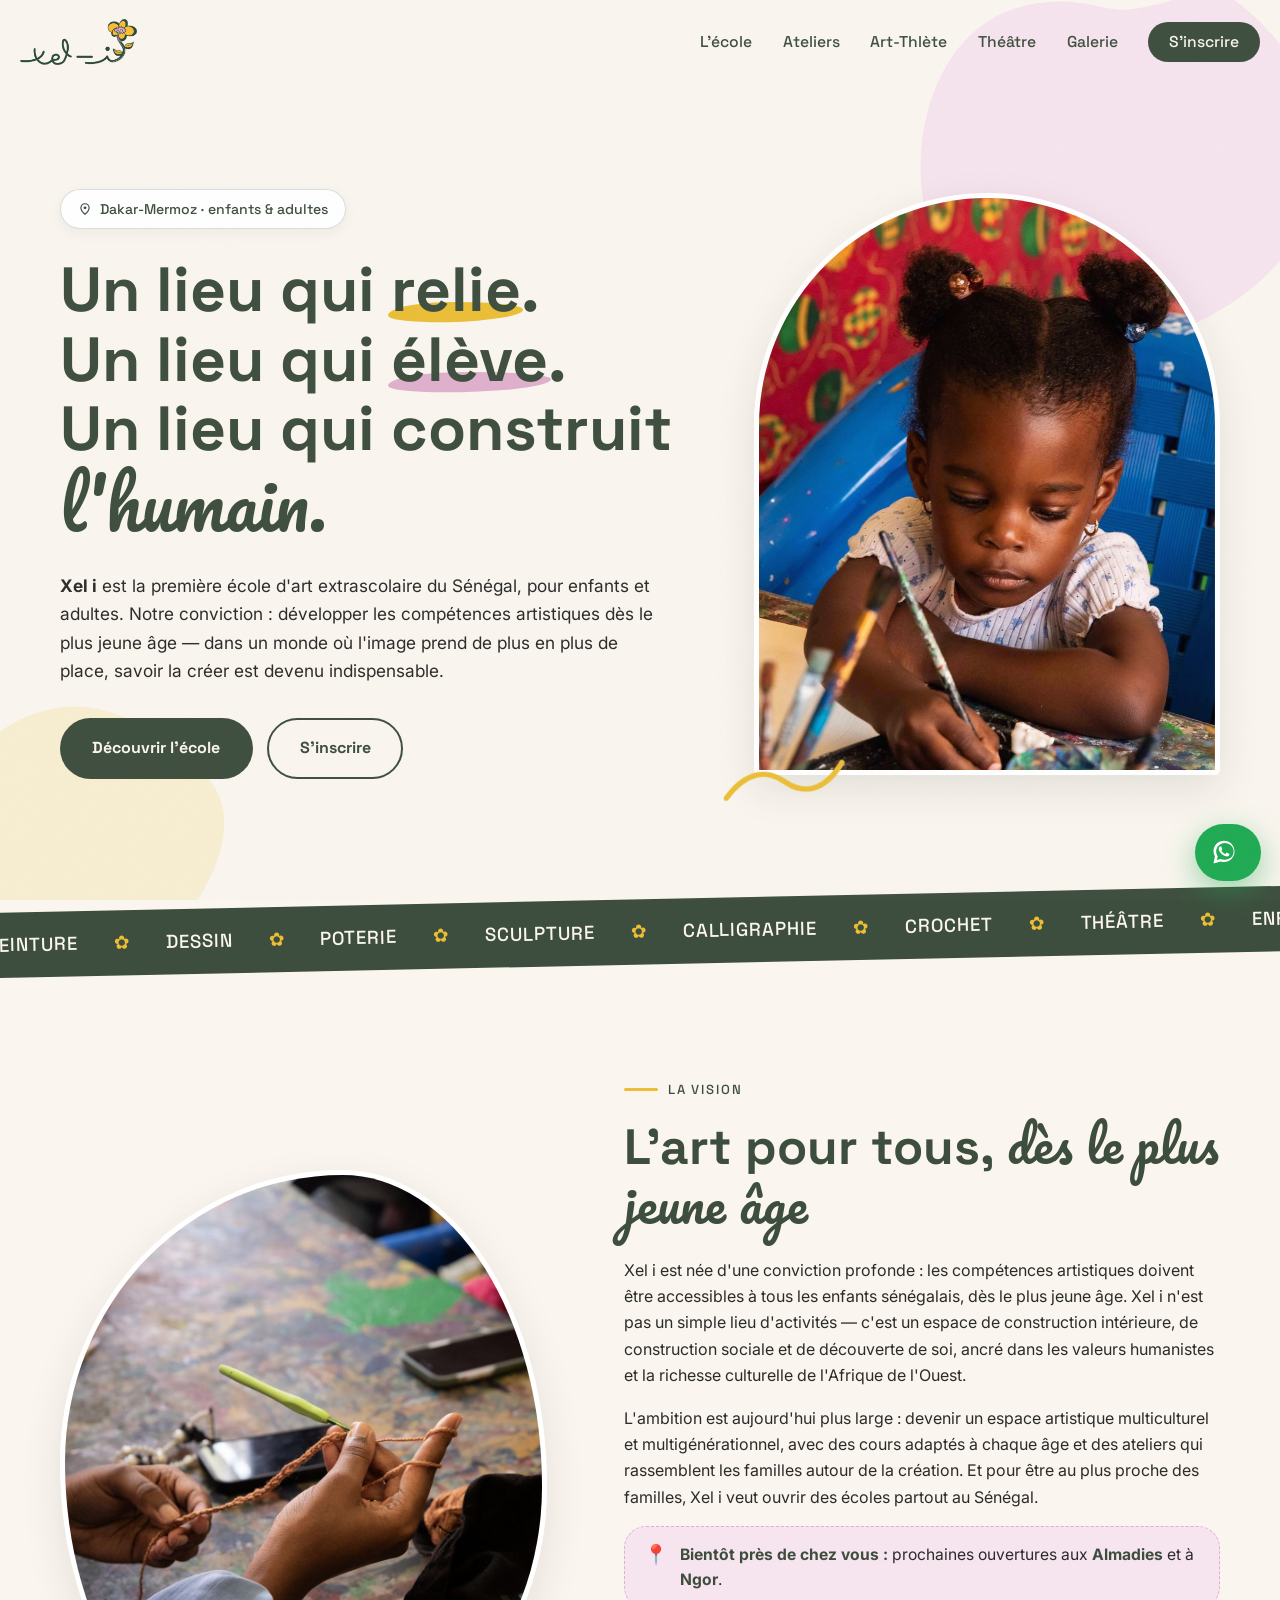
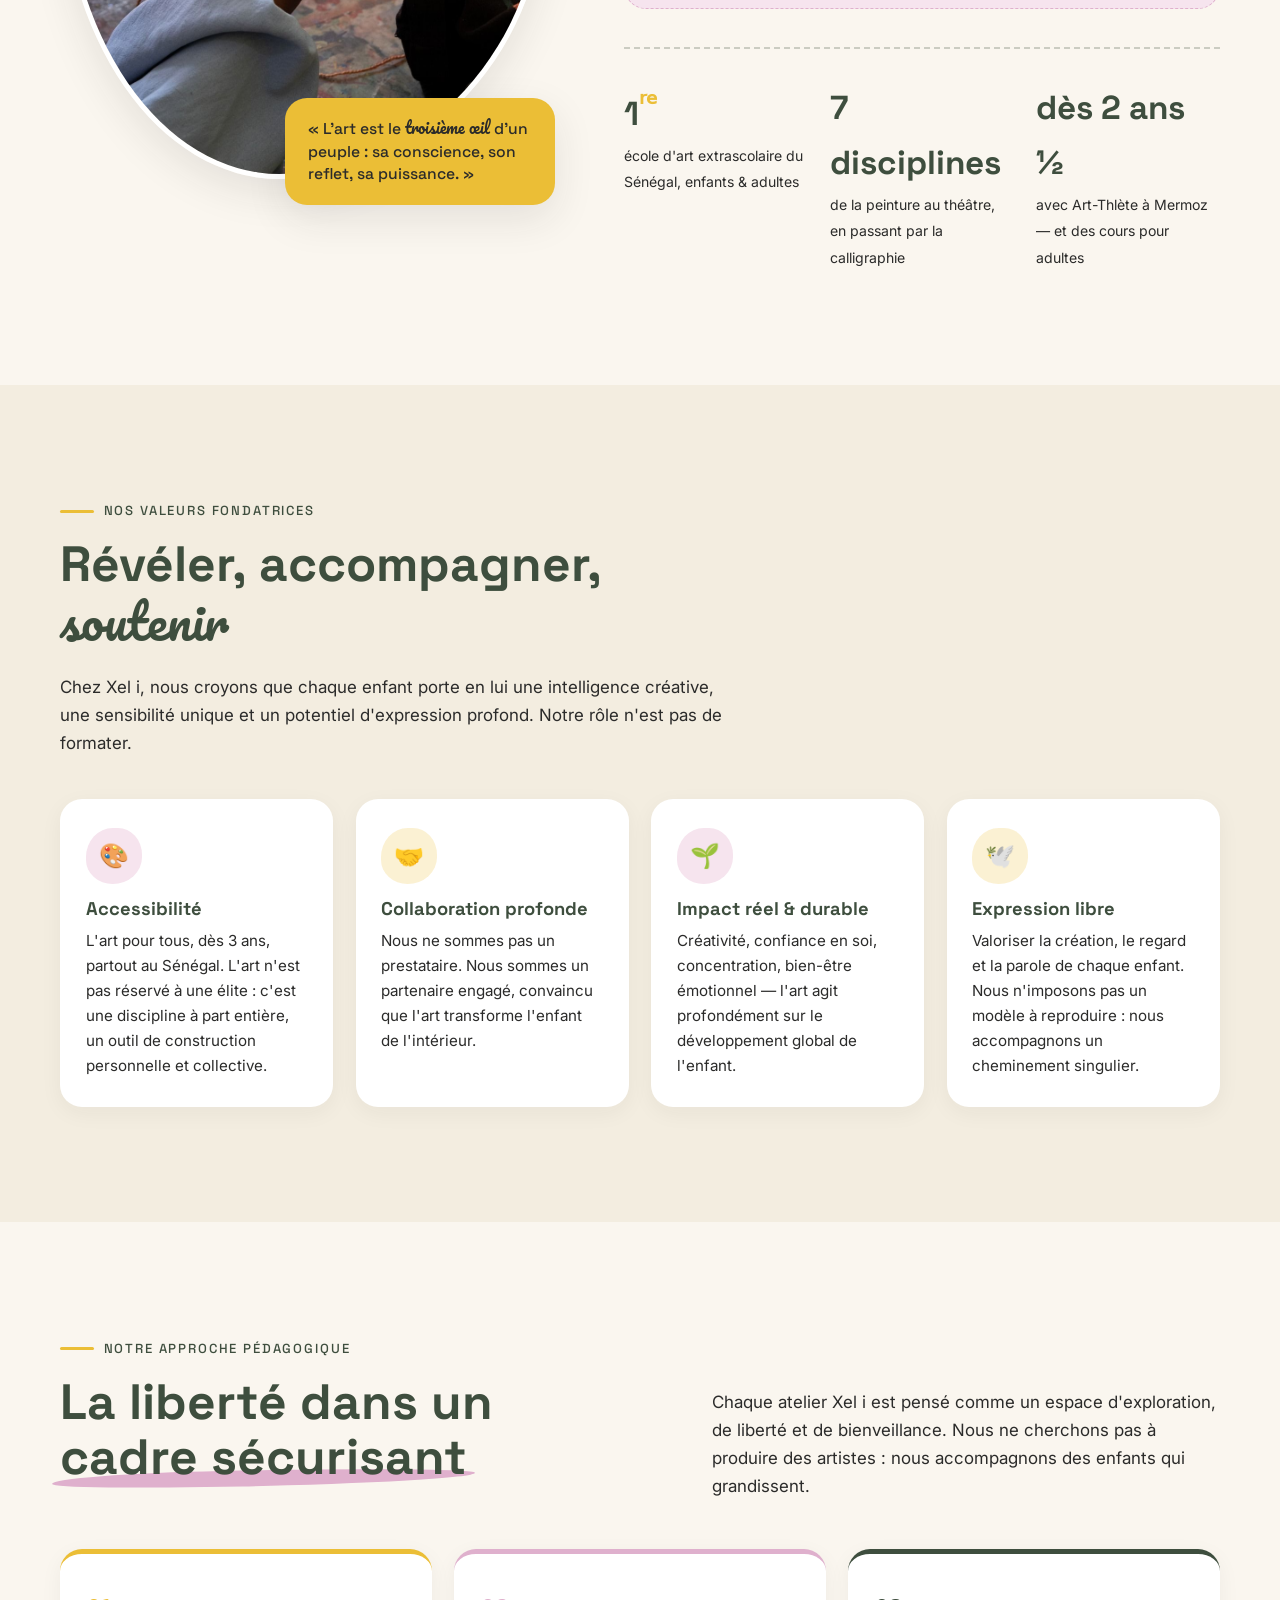
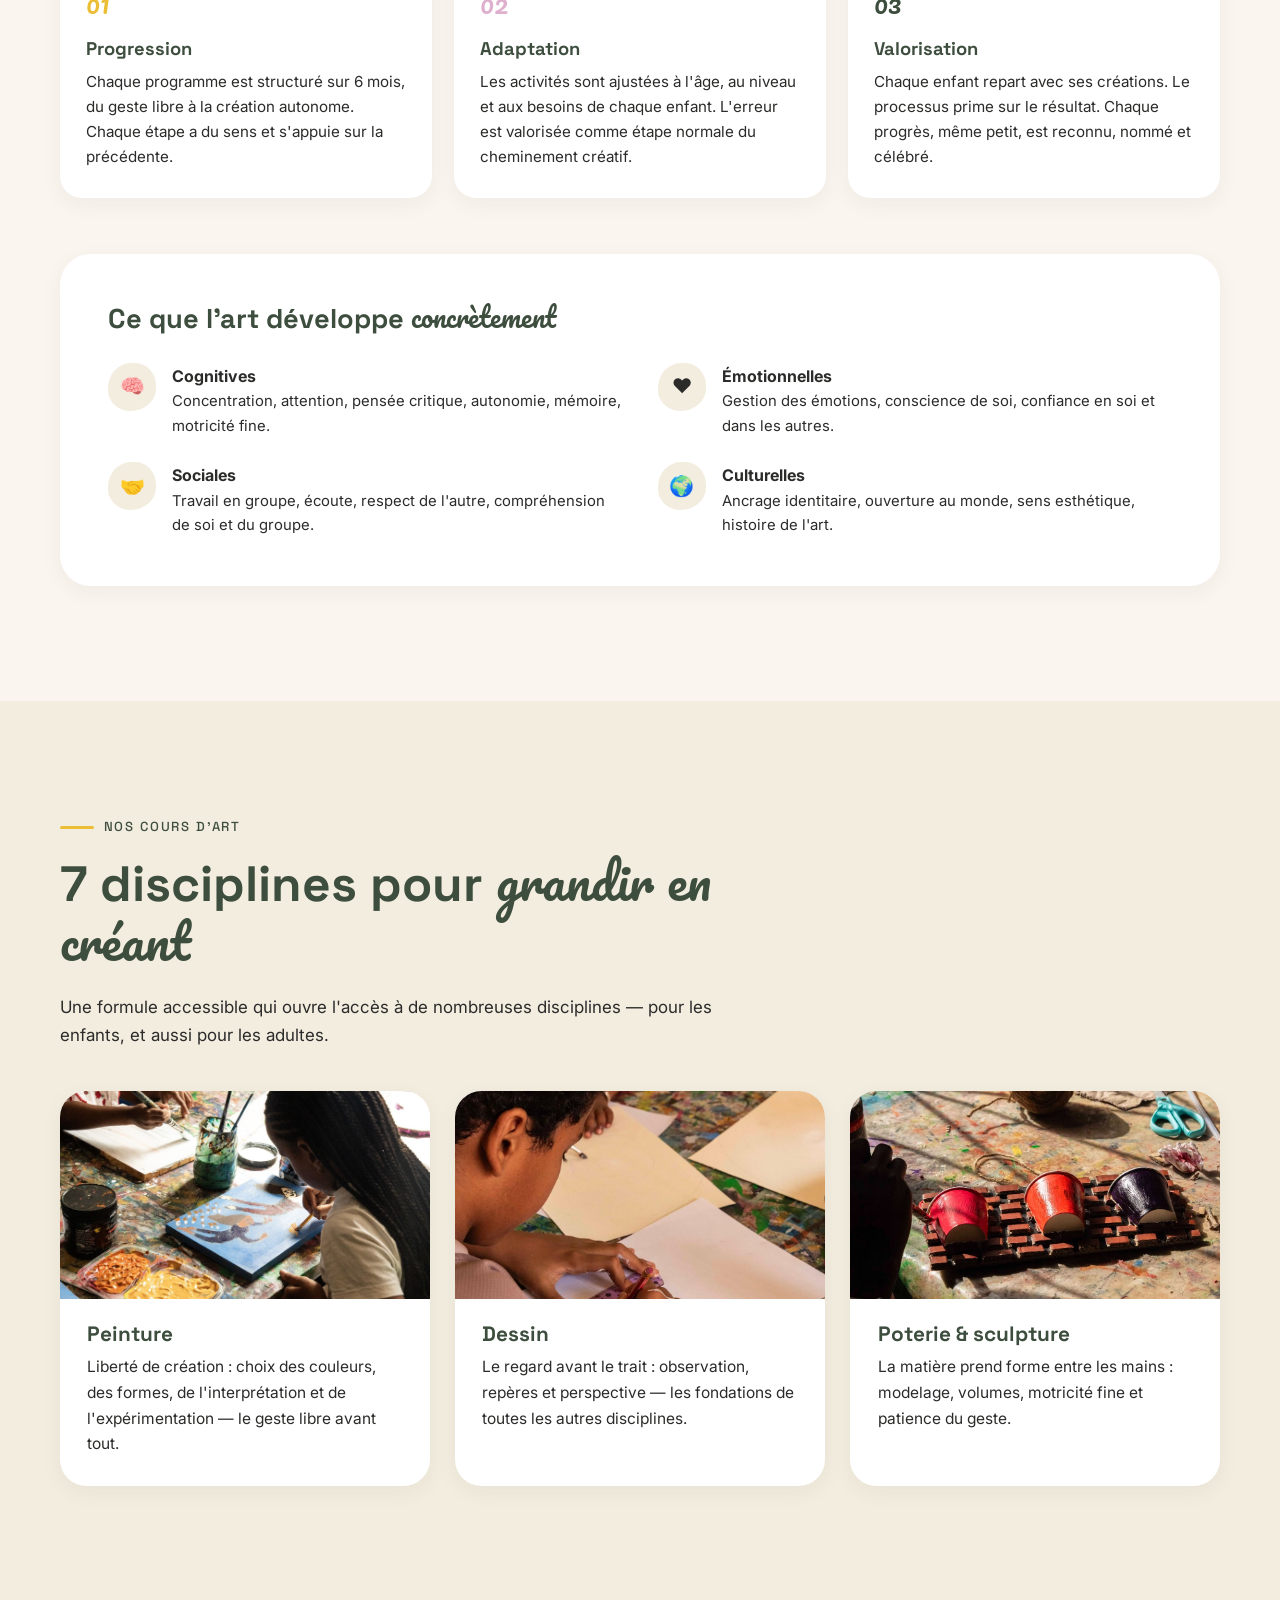
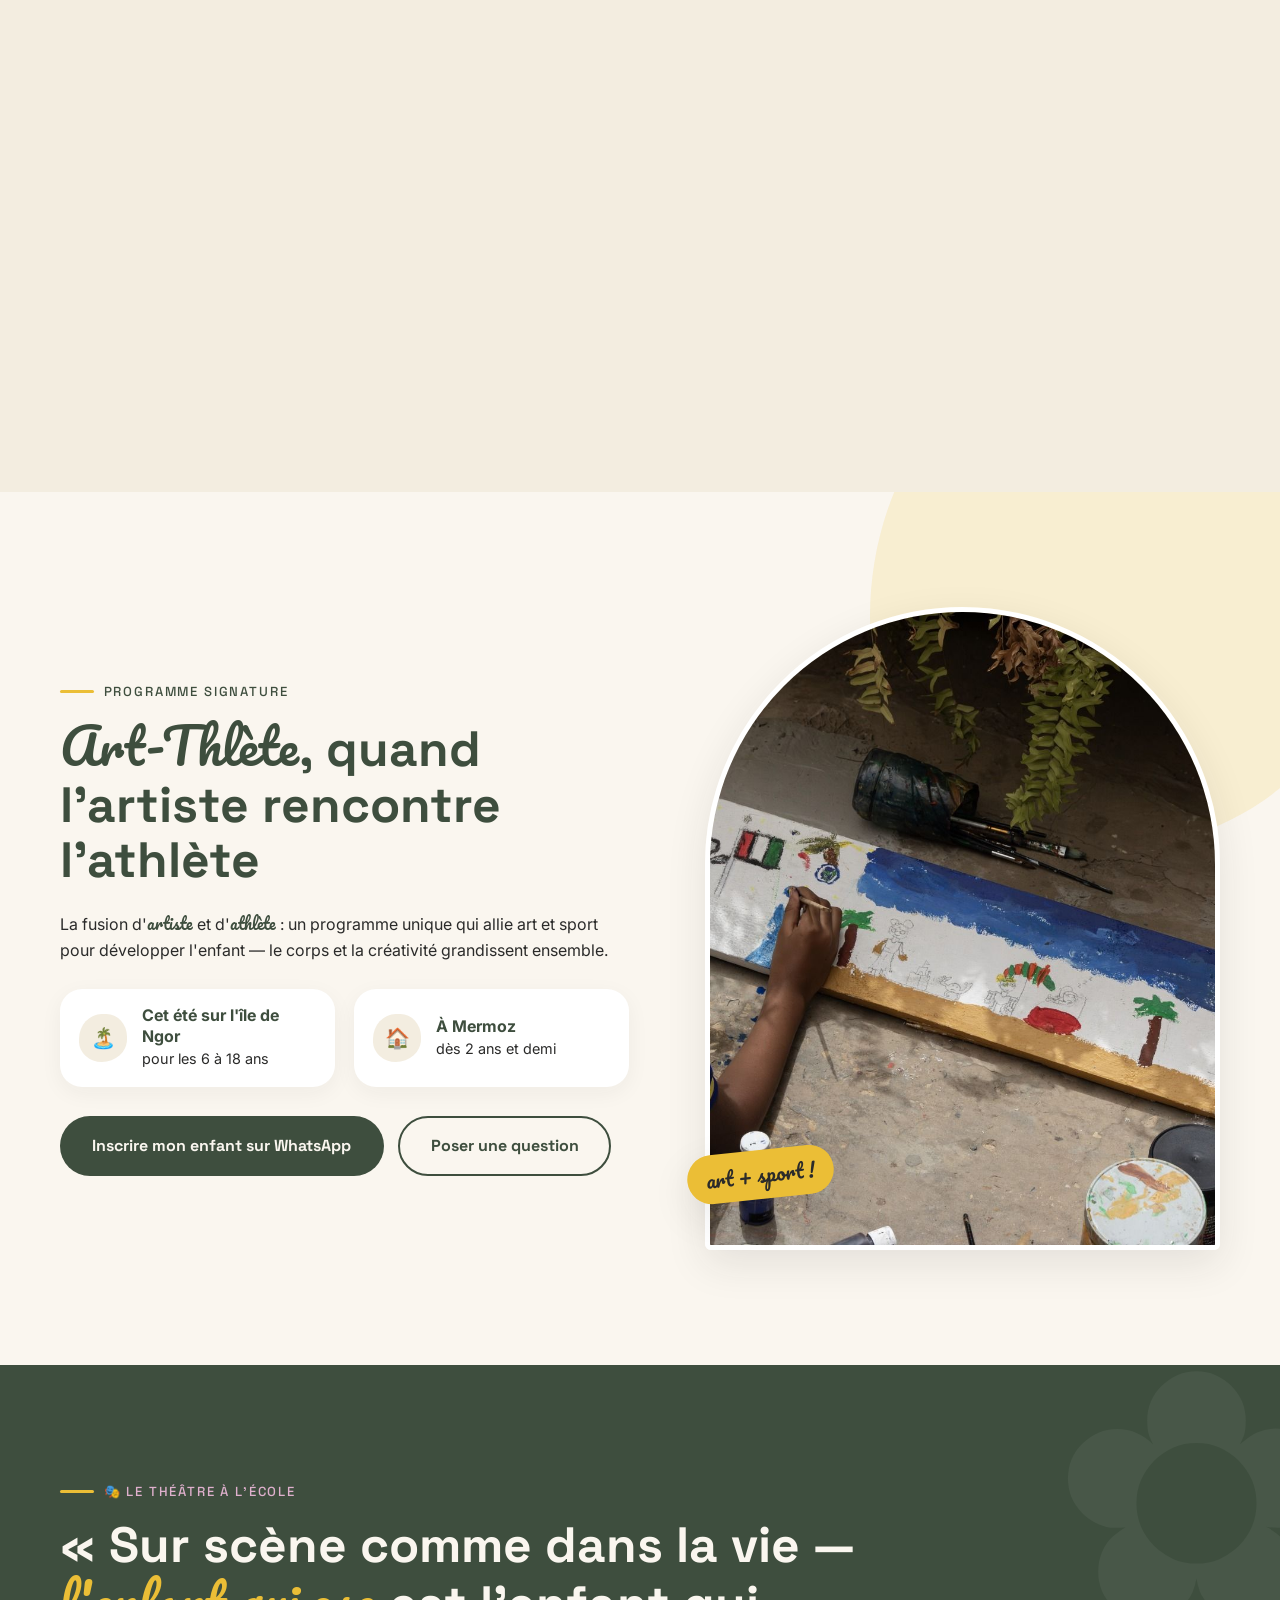
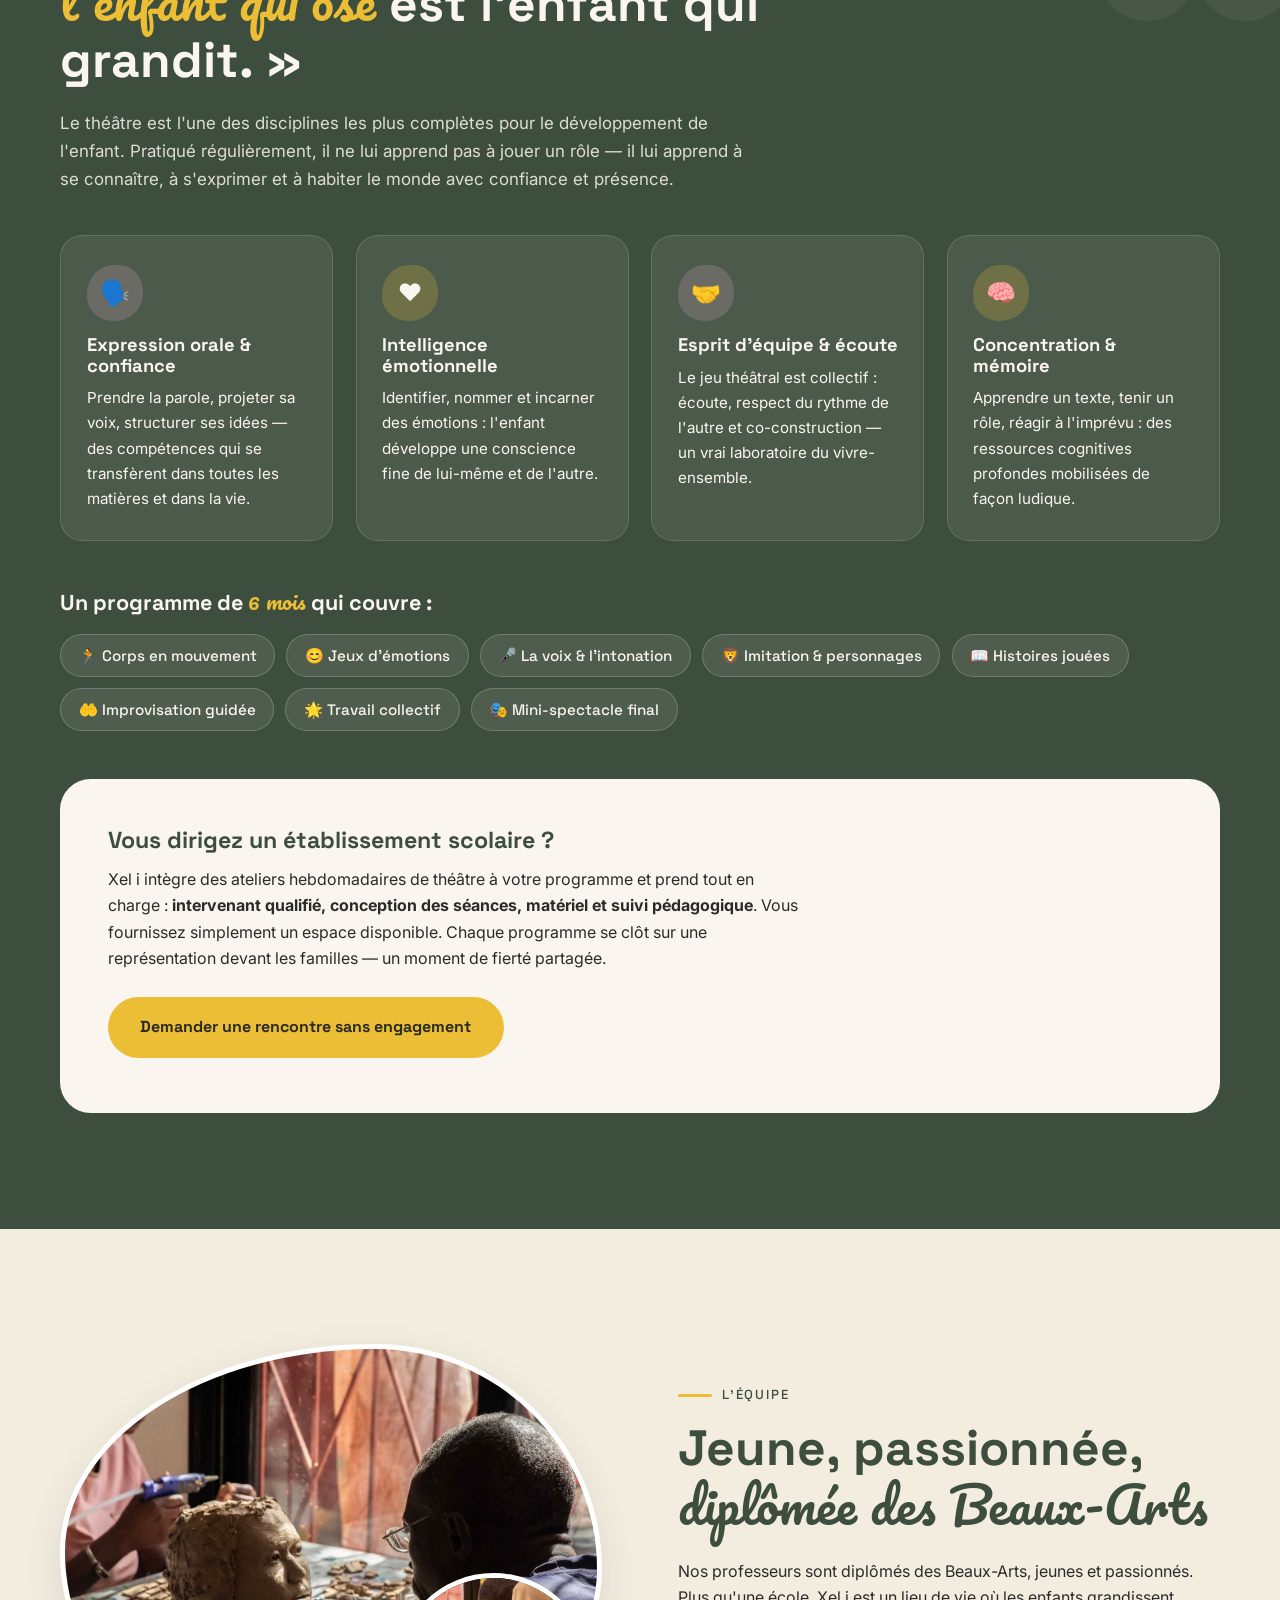
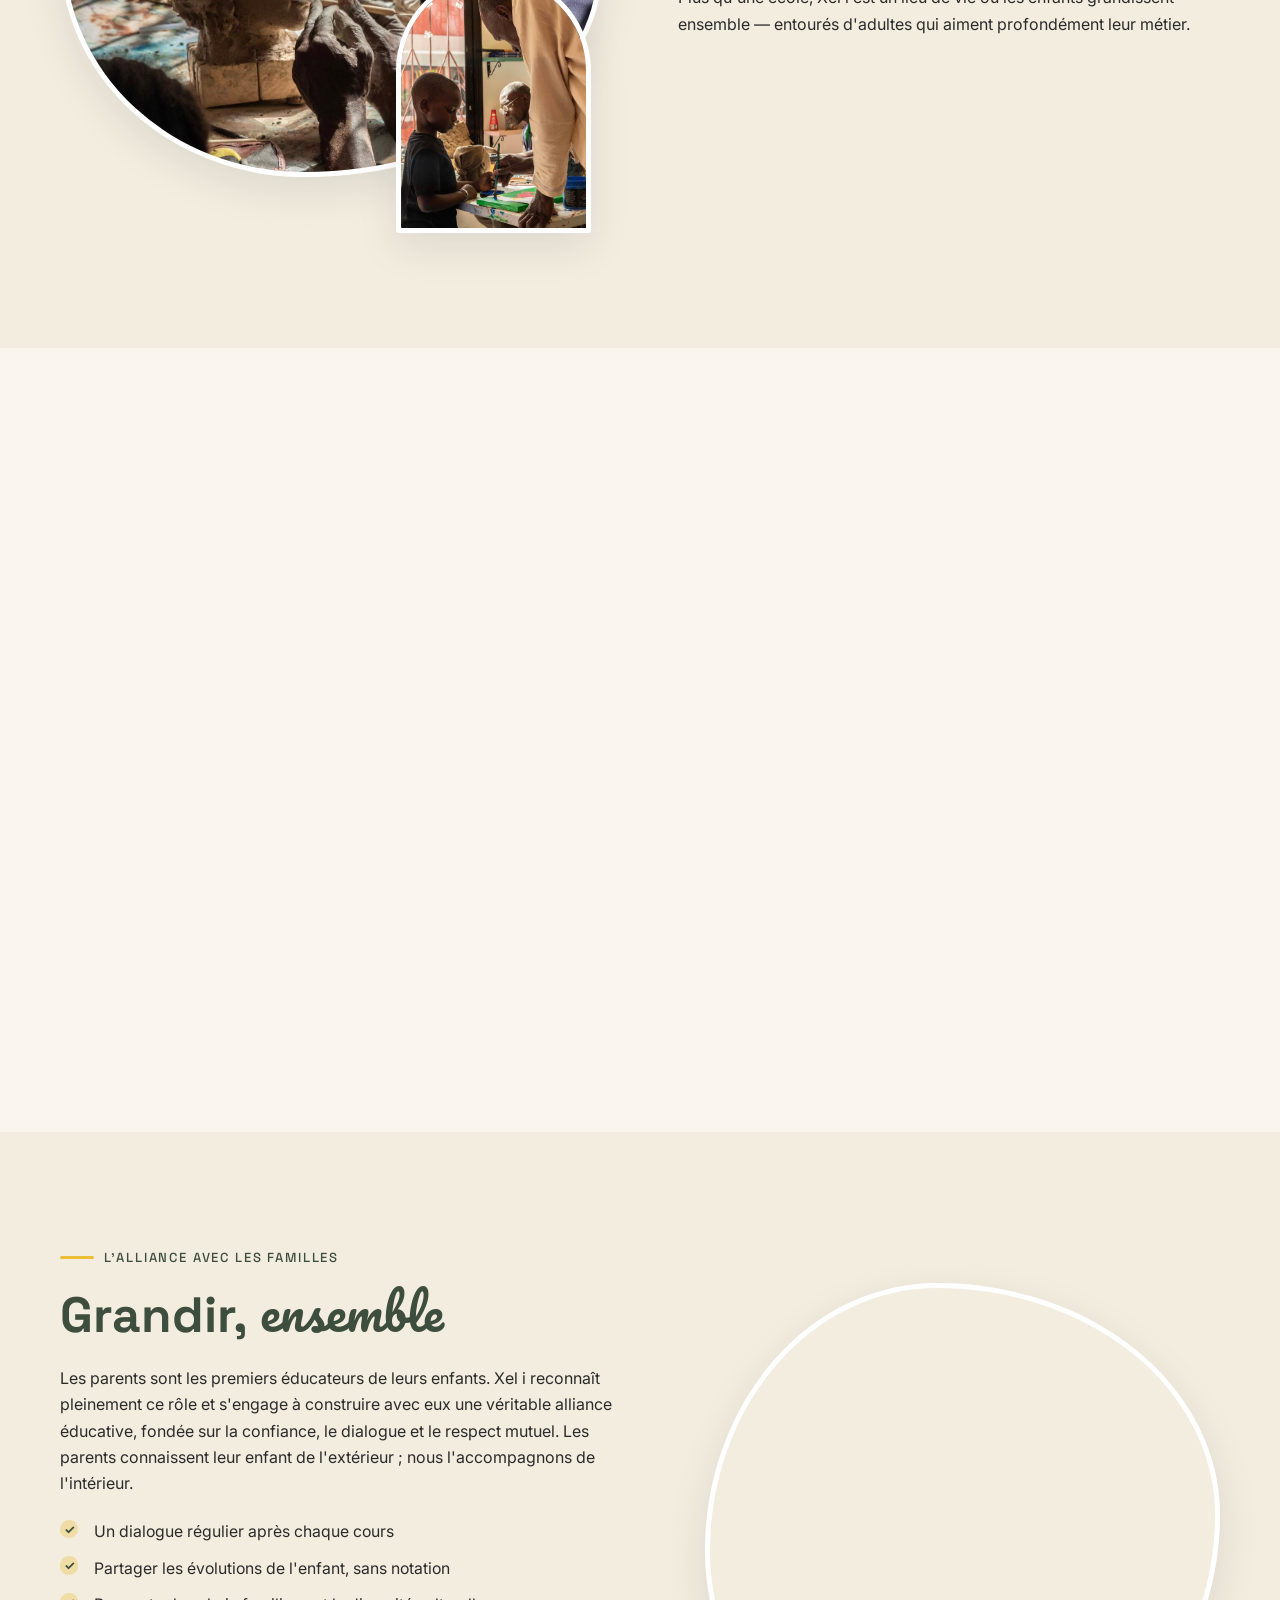
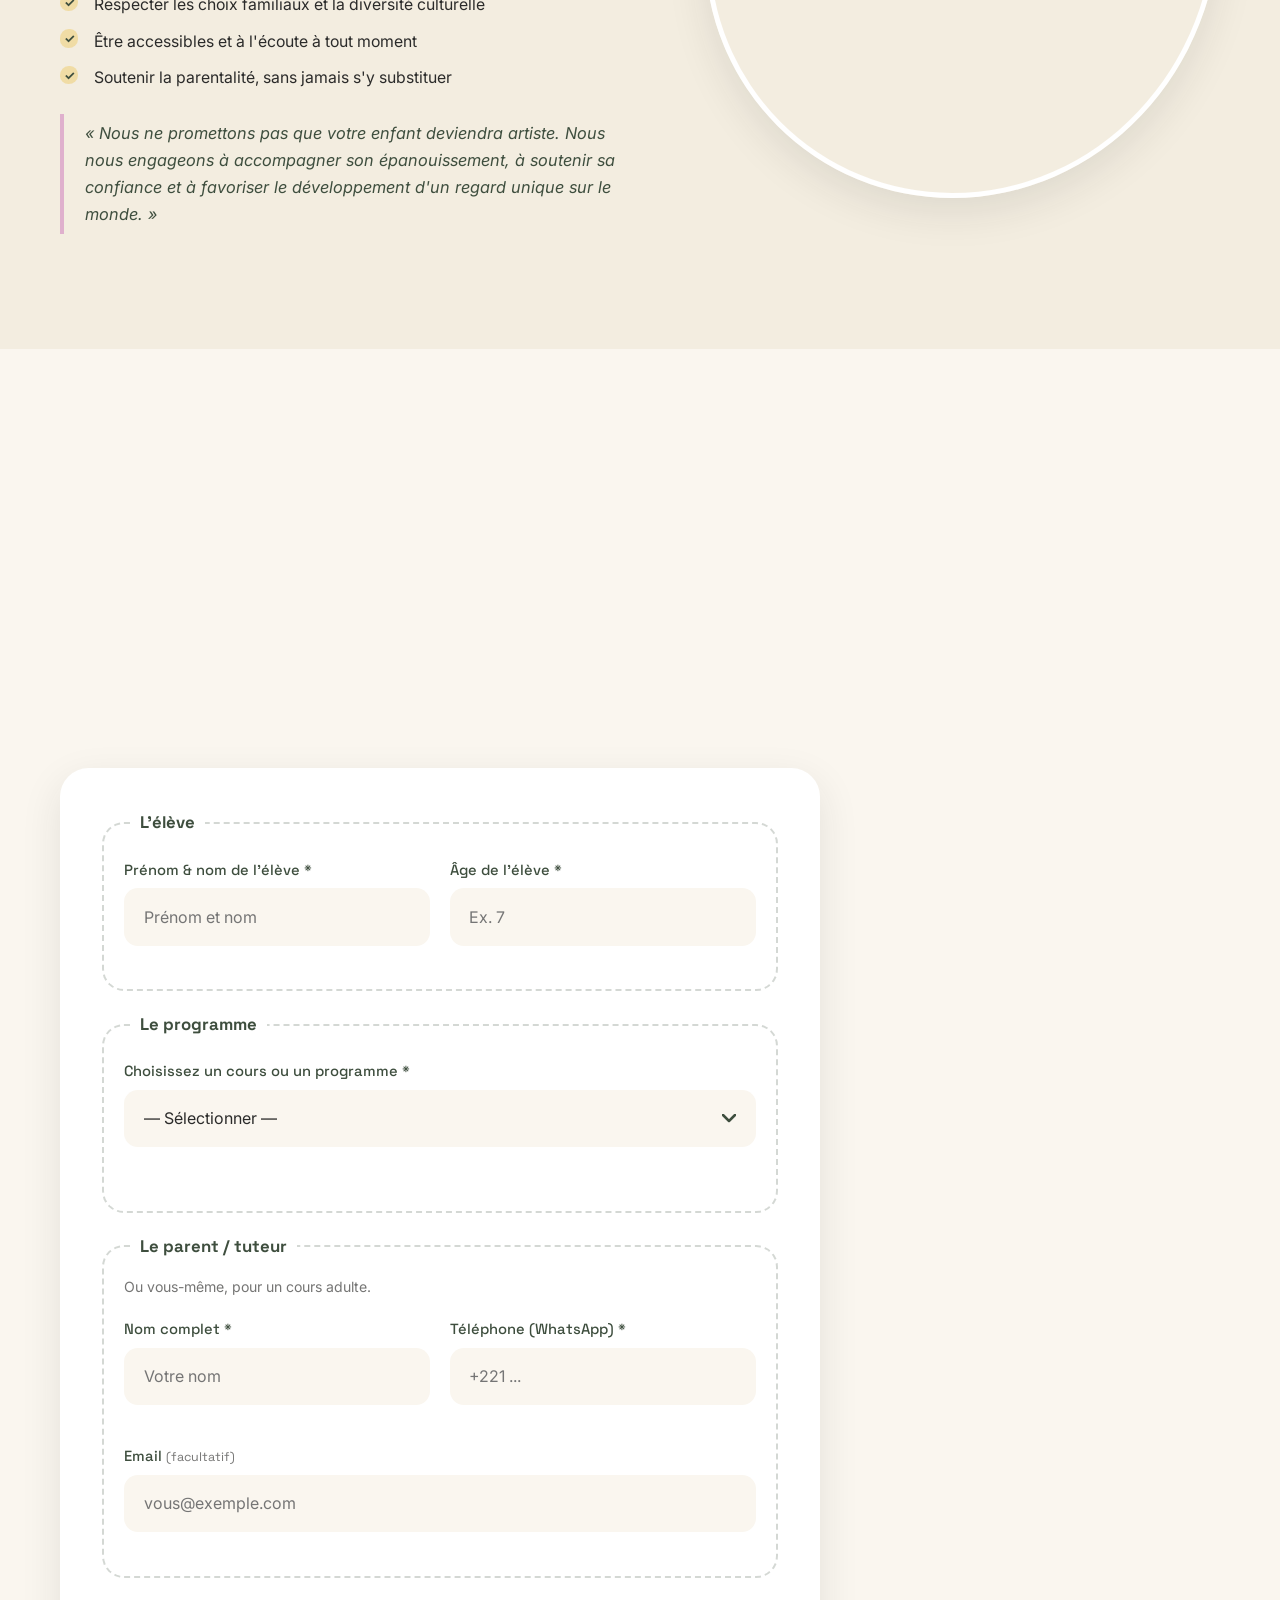
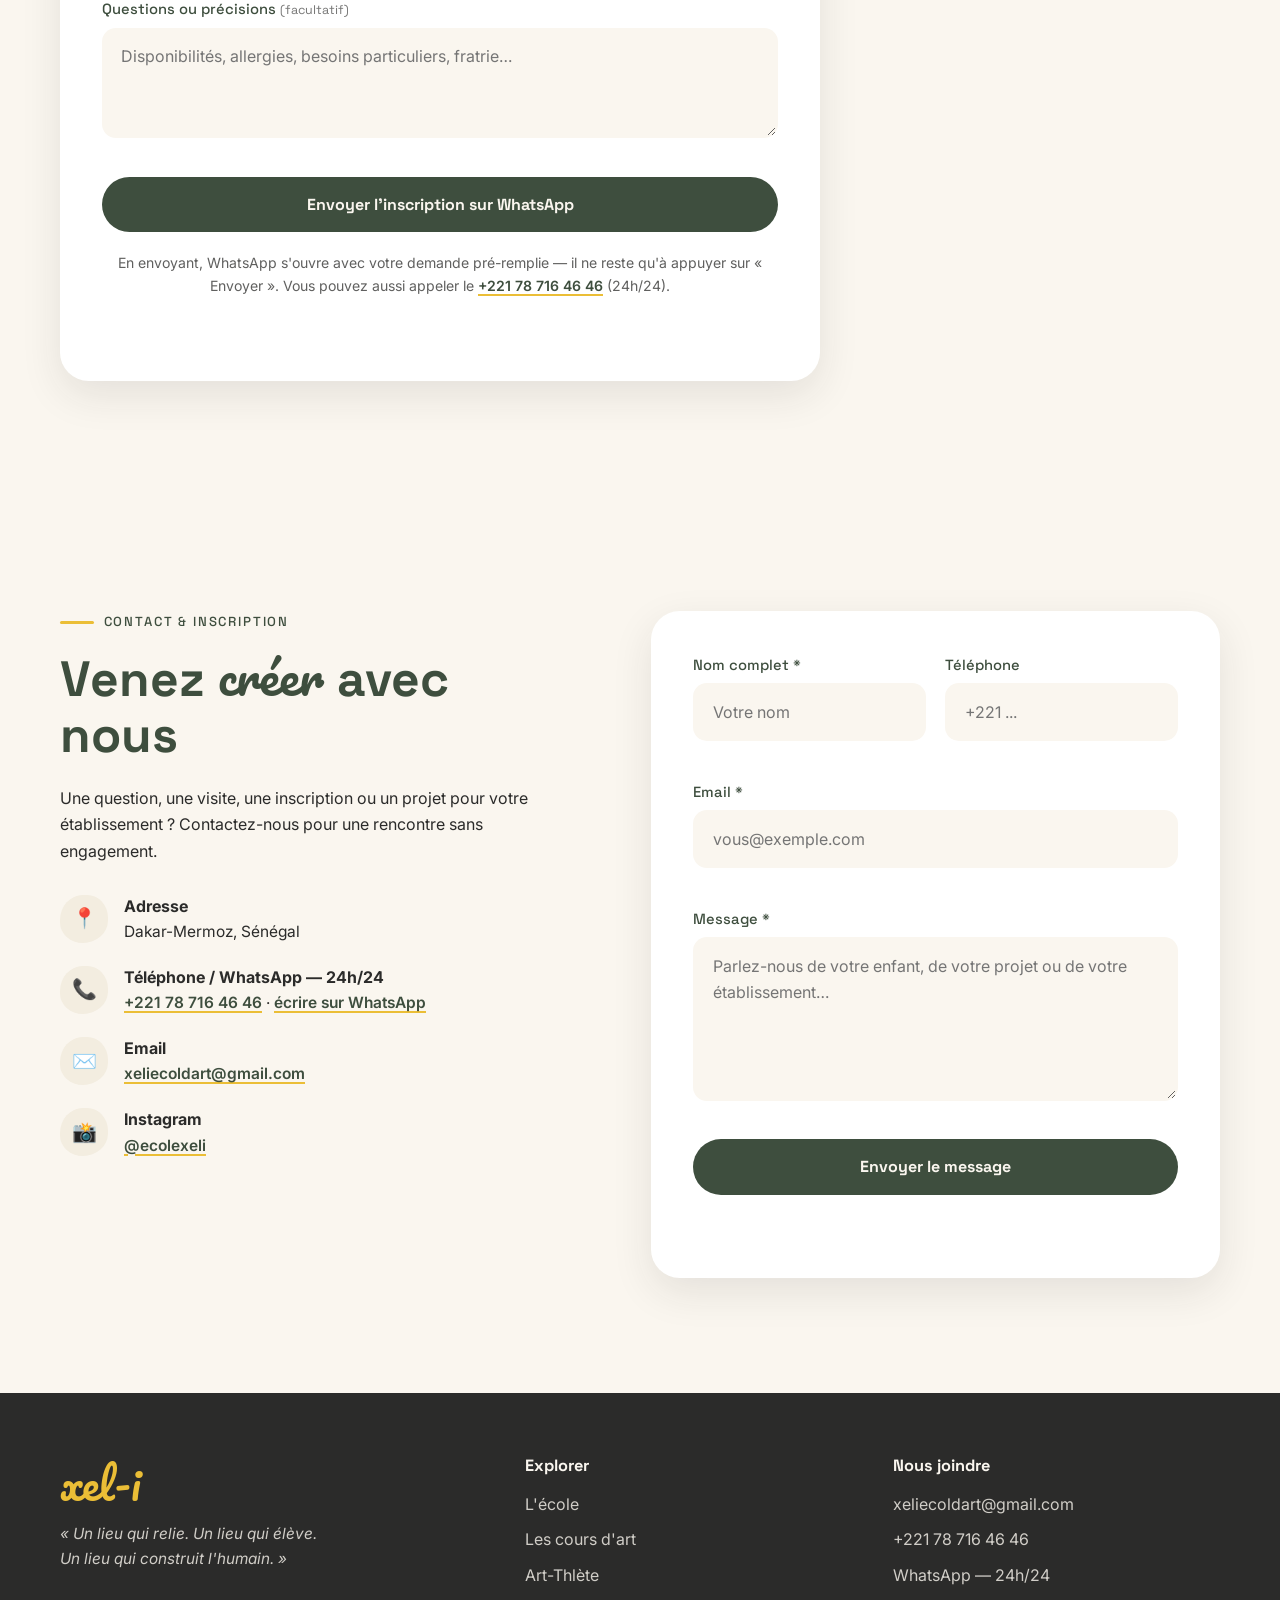
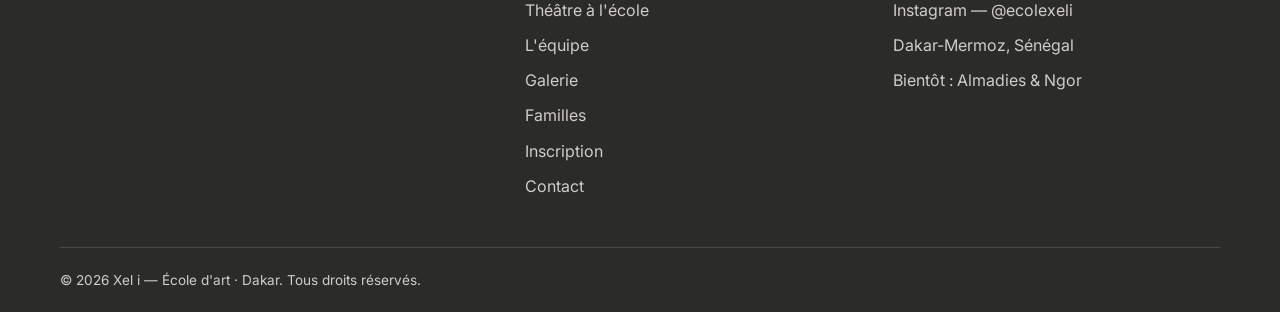
==== index.html @ 8ca063d4 "Site vitrine Xel i — école d'art, Dakar Co-Authored-By: Claude Fable 5 <noreply@anthropic.com>" ====
<!DOCTYPE html>
<html lang="fr">
<head>
  <meta charset="UTF-8">
  <meta name="viewport" content="width=device-width, initial-scale=1.0">

  <!-- ============ SEO ============ -->
  <title>Xel i — École d'art à Dakar · Peinture, dessin, poterie, sculpture, calligraphie, crochet & théâtre</title>
  <meta name="description" content="Xel i, première école d'art extrascolaire du Sénégal, pour enfants et adultes. Peinture, dessin, poterie, sculpture, calligraphie, crochet et théâtre — et Art-Thlète, le programme qui allie art et sport. Dakar-Mermoz, bientôt aux Almadies et à Ngor.">
  <meta property="og:title" content="Xel i — École d'art · Dakar">
  <meta property="og:description" content="Première école d'art extrascolaire du Sénégal, pour enfants et adultes. Un lieu qui relie. Un lieu qui élève. Un lieu qui construit l'humain.">
  <meta property="og:type" content="website">
  <meta property="og:image" content="assets/photos/atelier-peinture-fillette.jpg">
  <meta property="og:locale" content="fr_SN">

  <link rel="icon" type="image/png" sizes="64x64" href="assets/logo/fleur-64.png">
  <link rel="apple-touch-icon" href="assets/logo/fleur-180.png">

  <!-- ============ Polices : Pacifico (logo/accents) · Space Grotesk (titres) · Inter (lecture) ============ -->
  <link rel="preconnect" href="https://fonts.googleapis.com">
  <link rel="preconnect" href="https://fonts.gstatic.com" crossorigin>
  <link href="https://fonts.googleapis.com/css2?family=Inter:wght@400;500;600&family=Pacifico&family=Space+Grotesk:wght@500;700&display=swap" rel="stylesheet">

  <link rel="stylesheet" href="css/style.css">
</head>
<body>

  <!-- ============ HEADER / NAVIGATION ============ -->
  <header class="header" id="header">
    <div class="header__inner">
      <a href="#top" class="header__logo" aria-label="Xel i — retour en haut de page">
        <img src="assets/logo/xel-i-logo.png" alt="Xel i — école d'art" width="884" height="349">
      </a>

      <button class="burger" id="burger" aria-expanded="false" aria-controls="nav" aria-label="Ouvrir le menu">
        <span></span><span></span><span></span>
      </button>

      <nav class="nav" id="nav" aria-label="Navigation principale">
        <ul class="nav__list">
          <li><a href="#ecole" class="nav__link">L'école</a></li>
          <li><a href="#ateliers" class="nav__link">Ateliers</a></li>
          <li><a href="#artthlete" class="nav__link">Art-Thlète</a></li>
          <li><a href="#theatre" class="nav__link">Théâtre</a></li>
          <li><a href="#galerie" class="nav__link">Galerie</a></li>
          <li><a href="#inscription" class="nav__link nav__link--cta">S'inscrire</a></li>
        </ul>
      </nav>
    </div>
  </header>

  <main id="top">

    <!-- ============ HERO ============ -->
    <section class="hero" aria-label="Introduction">
      <!-- taches organiques décoratives -->
      <svg class="hero__blob hero__blob--pink" viewBox="0 0 200 200" aria-hidden="true">
        <path fill="currentColor" d="M45.7,-59.2C58.9,-49.5,69.1,-35.5,73.3,-19.7C77.6,-3.9,75.9,13.7,68.2,27.8C60.5,41.9,46.7,52.5,31.8,59.7C16.9,66.9,0.8,70.6,-15.5,68.3C-31.8,66,-48.3,57.7,-58.6,44.5C-68.9,31.3,-73,13.2,-71.6,-4.3C-70.2,-21.8,-63.3,-38.6,-51.3,-48.6C-39.3,-58.6,-22.2,-61.8,-4.1,-57.1C14,-52.4,32.5,-68.9,45.7,-59.2Z" transform="translate(100 100)"/>
      </svg>
      <svg class="hero__blob hero__blob--yellow" viewBox="0 0 200 200" aria-hidden="true">
        <path fill="currentColor" d="M39.9,-51.9C54.3,-42.4,69.5,-32.2,74.6,-18.2C79.7,-4.2,74.7,13.7,66.1,28.9C57.5,44.1,45.2,56.7,30.5,62.8C15.8,68.9,-1.4,69.6,-17.6,64.9C-33.8,60.2,-49,50.1,-59.3,36.1C-69.6,22.1,-75,4.1,-71.8,-11.9C-68.6,-27.9,-56.8,-41.9,-43,-51.6C-29.2,-61.3,-14.6,-66.7,-0.2,-66.4C14.1,-66.2,25.5,-61.4,39.9,-51.9Z" transform="translate(100 100)"/>
      </svg>

      <div class="hero__inner">
        <div class="hero__content">
          <p class="hero__badge reveal-load" style="--d:.1s">
            <svg width="14" height="14" viewBox="0 0 24 24" fill="none" aria-hidden="true"><path d="M12 21s-7-5.5-7-11a7 7 0 1 1 14 0c0 5.5-7 11-7 11Z" stroke="currentColor" stroke-width="2"/><circle cx="12" cy="10" r="2.5" fill="currentColor"/></svg>
            Dakar-Mermoz&nbsp;·&nbsp;enfants &amp; adultes
          </p>

          <h1 class="hero__title" aria-label="Un lieu qui relie. Un lieu qui élève. Un lieu qui construit l'humain.">
            <span class="line"><span class="word">Un&nbsp;lieu&nbsp;qui</span> <span class="word accent-underline">relie</span><span class="word">.</span></span>
            <span class="line"><span class="word">Un&nbsp;lieu&nbsp;qui</span> <span class="word accent-underline accent-underline--pink">élève</span><span class="word">.</span></span>
            <span class="line"><span class="word">Un</span> <span class="word">lieu</span> <span class="word">qui</span> <span class="word">construit</span></span>
            <span class="line"><span class="word script">l'humain.</span></span>
          </h1>

          <p class="hero__text reveal-load" style="--d:.9s">
            <strong>Xel i</strong> est la première école d'art extrascolaire du Sénégal, pour
            enfants et adultes. Notre conviction : développer les compétences artistiques dès le
            plus jeune âge — dans un monde où l'image prend de plus en plus de place, savoir la
            créer est devenu indispensable.
          </p>

          <div class="hero__actions reveal-load" style="--d:1.05s">
            <a href="#ecole" class="btn btn--primary">Découvrir l'école</a>
            <a href="#inscription" class="btn btn--ghost">S'inscrire</a>
          </div>
        </div>

        <div class="hero__visual reveal-load" style="--d:.5s">
          <div class="hero__arch">
            <img src="assets/photos/atelier-peinture-fillette.jpg"
                 alt="Une petite élève de Xel i, entourée de pinceaux, concentrée sur sa peinture"
                 width="1600" height="1067" fetchpriority="high" style="object-position: 62% center;">
          </div>
          <!-- trait de pinceau décoratif -->
          <svg class="hero__scribble" viewBox="0 0 120 40" aria-hidden="true">
            <path d="M4 30 C 25 8, 45 8, 60 22 S 95 38, 116 12" fill="none" stroke="currentColor" stroke-width="5" stroke-linecap="round"/>
          </svg>
        </div>
      </div>
    </section>

    <!-- ============ MARQUEE / BANDEAU DÉFILANT ============ -->
    <div class="marquee" aria-hidden="true">
      <div class="marquee__track">
        <span class="marquee__group">
          Peinture <i class="fleur">✿</i> Dessin <i class="fleur">✿</i> Poterie <i class="fleur">✿</i> Sculpture <i class="fleur">✿</i> Calligraphie <i class="fleur">✿</i> Crochet <i class="fleur">✿</i> Théâtre <i class="fleur">✿</i> Enfants &amp; adultes <i class="fleur">✿</i>
        </span>
        <span class="marquee__group">
          Peinture <i class="fleur">✿</i> Dessin <i class="fleur">✿</i> Poterie <i class="fleur">✿</i> Sculpture <i class="fleur">✿</i> Calligraphie <i class="fleur">✿</i> Crochet <i class="fleur">✿</i> Théâtre <i class="fleur">✿</i> Enfants &amp; adultes <i class="fleur">✿</i>
        </span>
      </div>
    </div>

    <!-- ============ L'ÉCOLE / LA VISION ============ -->
    <section class="section vision" id="ecole">
      <div class="container vision__grid">
        <div class="vision__visual reveal">
          <div class="vision__photo">
            <img src="assets/photos/atelier-crochet-mains.jpg"
                 alt="Gros plan sur les mains d'une élève apprenant le crochet à l'atelier"
                 width="1066" height="1600" loading="lazy">
          </div>
          <figure class="vision__quote-card reveal" style="--d:.25s">
            <blockquote>
              « L'art est le <em>troisième œil</em> d'un peuple : sa conscience, son reflet, sa puissance. »
            </blockquote>
          </figure>
        </div>

        <div class="vision__content">
          <p class="section__label reveal">La vision</p>
          <h2 class="section__title reveal" style="--d:.08s">
            L'art pour tous, <span class="script accent">dès le plus jeune âge</span>
          </h2>
          <p class="reveal" style="--d:.16s">
            Xel i est née d'une conviction profonde : les compétences artistiques doivent être
            accessibles à tous les enfants sénégalais, dès le plus jeune âge. Xel i n'est pas un
            simple lieu d'activités — c'est un espace de construction intérieure, de construction
            sociale et de découverte de soi, ancré dans les valeurs humanistes et la richesse
            culturelle de l'Afrique de l'Ouest.
          </p>
          <p class="reveal" style="--d:.22s">
            L'ambition est aujourd'hui plus large : devenir un espace artistique multiculturel et
            multigénérationnel, avec des cours adaptés à chaque âge et des ateliers qui rassemblent
            les familles autour de la création. Et pour être au plus proche des familles, Xel i
            veut ouvrir des écoles partout au Sénégal.
          </p>

          <p class="ouvertures reveal" style="--d:.26s">
            <span class="ouvertures__pin" aria-hidden="true">📍</span>
            <span><strong>Bientôt près de chez vous :</strong> prochaines ouvertures aux
            <strong>Almadies</strong> et à <strong>Ngor</strong>.</span>
          </p>

          <ul class="stats reveal" style="--d:.3s">
            <li class="stat">
              <span class="stat__num"><span data-count="1">1</span><sup>ʳᵉ</sup></span>
              <span class="stat__label">école d'art extrascolaire du Sénégal, enfants &amp; adultes</span>
            </li>
            <li class="stat">
              <span class="stat__num"><span data-count="7">7</span> disciplines</span>
              <span class="stat__label">de la peinture au théâtre, en passant par la calligraphie</span>
            </li>
            <li class="stat">
              <span class="stat__num">dès <span data-count="2">2</span> ans ½</span>
              <span class="stat__label">avec Art-Thlète à Mermoz — et des cours pour adultes</span>
            </li>
          </ul>
        </div>
      </div>
    </section>

    <!-- ============ VALEURS ============ -->
    <section class="section section--tinted valeurs" id="valeurs">
      <div class="container">
        <p class="section__label reveal">Nos valeurs fondatrices</p>
        <h2 class="section__title reveal" style="--d:.08s">
          Révéler, accompagner, <span class="script accent">soutenir</span>
        </h2>
        <p class="section__intro reveal" style="--d:.14s">
          Chez Xel i, nous croyons que chaque enfant porte en lui une intelligence créative, une
          sensibilité unique et un potentiel d'expression profond. Notre rôle n'est pas de formater.
        </p>

        <ul class="cards cards--4">
          <li class="card reveal" style="--d:0s">
            <span class="card__icon" aria-hidden="true">🎨</span>
            <h3>Accessibilité</h3>
            <p>L'art pour tous, dès 3 ans, partout au Sénégal. L'art n'est pas réservé à une élite : c'est une discipline à part entière, un outil de construction personnelle et collective.</p>
          </li>
          <li class="card reveal" style="--d:.1s">
            <span class="card__icon" aria-hidden="true">🤝</span>
            <h3>Collaboration profonde</h3>
            <p>Nous ne sommes pas un prestataire. Nous sommes un partenaire engagé, convaincu que l'art transforme l'enfant de l'intérieur.</p>
          </li>
          <li class="card reveal" style="--d:.2s">
            <span class="card__icon" aria-hidden="true">🌱</span>
            <h3>Impact réel &amp; durable</h3>
            <p>Créativité, confiance en soi, concentration, bien-être émotionnel — l'art agit profondément sur le développement global de l'enfant.</p>
          </li>
          <li class="card reveal" style="--d:.3s">
            <span class="card__icon" aria-hidden="true">🕊️</span>
            <h3>Expression libre</h3>
            <p>Valoriser la création, le regard et la parole de chaque enfant. Nous n'imposons pas un modèle à reproduire : nous accompagnons un cheminement singulier.</p>
          </li>
        </ul>
      </div>
    </section>

    <!-- ============ PÉDAGOGIE ============ -->
    <section class="section pedagogie" id="pedagogie">
      <div class="container">
        <div class="pedagogie__head">
          <div>
            <p class="section__label reveal">Notre approche pédagogique</p>
            <h2 class="section__title reveal" style="--d:.08s">
              La liberté dans un <span class="accent-underline accent-underline--pink">cadre sécurisant</span>
            </h2>
          </div>
          <p class="section__intro reveal" style="--d:.14s">
            Chaque atelier Xel i est pensé comme un espace d'exploration, de liberté et de
            bienveillance. Nous ne cherchons pas à produire des artistes : nous accompagnons
            des enfants qui grandissent.
          </p>
        </div>

        <ul class="cards cards--3">
          <li class="card card--line reveal" style="--d:0s">
            <span class="card__num" aria-hidden="true">01</span>
            <h3>Progression</h3>
            <p>Chaque programme est structuré sur 6 mois, du geste libre à la création autonome. Chaque étape a du sens et s'appuie sur la précédente.</p>
          </li>
          <li class="card card--line reveal" style="--d:.12s">
            <span class="card__num" aria-hidden="true">02</span>
            <h3>Adaptation</h3>
            <p>Les activités sont ajustées à l'âge, au niveau et aux besoins de chaque enfant. L'erreur est valorisée comme étape normale du cheminement créatif.</p>
          </li>
          <li class="card card--line reveal" style="--d:.24s">
            <span class="card__num" aria-hidden="true">03</span>
            <h3>Valorisation</h3>
            <p>Chaque enfant repart avec ses créations. Le processus prime sur le résultat. Chaque progrès, même petit, est reconnu, nommé et célébré.</p>
          </li>
        </ul>

        <div class="competences reveal">
          <h3 class="competences__title">Ce que l'art développe <span class="script accent">concrètement</span></h3>
          <ul class="competences__list">
            <li class="reveal" style="--d:0s">
              <span class="chip" aria-hidden="true">🧠</span>
              <div><strong>Cognitives</strong><p>Concentration, attention, pensée critique, autonomie, mémoire, motricité fine.</p></div>
            </li>
            <li class="reveal" style="--d:.08s">
              <span class="chip" aria-hidden="true">❤️</span>
              <div><strong>Émotionnelles</strong><p>Gestion des émotions, conscience de soi, confiance en soi et dans les autres.</p></div>
            </li>
            <li class="reveal" style="--d:.16s">
              <span class="chip" aria-hidden="true">🤝</span>
              <div><strong>Sociales</strong><p>Travail en groupe, écoute, respect de l'autre, compréhension de soi et du groupe.</p></div>
            </li>
            <li class="reveal" style="--d:.24s">
              <span class="chip" aria-hidden="true">🌍</span>
              <div><strong>Culturelles</strong><p>Ancrage identitaire, ouverture au monde, sens esthétique, histoire de l'art.</p></div>
            </li>
          </ul>
        </div>
      </div>
    </section>

    <!-- ============ ATELIERS ============ -->
    <section class="section section--tinted ateliers" id="ateliers">
      <div class="container">
        <p class="section__label reveal">Nos cours d'art</p>
        <h2 class="section__title reveal" style="--d:.08s">
          7 disciplines pour <span class="script accent">grandir en créant</span>
        </h2>
        <p class="section__intro reveal" style="--d:.14s">
          Une formule accessible qui ouvre l'accès à de nombreuses disciplines — pour les enfants,
          et aussi pour les adultes.
        </p>

        <ul class="ateliers__grid">
          <li class="atelier-card reveal" style="--d:0s">
            <div class="atelier-card__img">
              <img src="assets/photos/atelier-peinture-toile.jpg"
                   alt="Une élève aux longues tresses peint une sirène sur sa toile bleue"
                   width="1600" height="1066" loading="lazy">
            </div>
            <div class="atelier-card__body">
              <h3>Peinture</h3>
              <p>Liberté de création : choix des couleurs, des formes, de l'interprétation et de l'expérimentation — le geste libre avant tout.</p>
            </div>
          </li>

          <li class="atelier-card reveal" style="--d:.08s">
            <div class="atelier-card__img">
              <img src="assets/photos/atelier-dessin-regle.jpg"
                   alt="Un élève trace ses repères à la règle avant de dessiner"
                   width="1066" height="1600" loading="lazy" style="object-position: center 38%;">
            </div>
            <div class="atelier-card__body">
              <h3>Dessin</h3>
              <p>Le regard avant le trait : observation, repères et perspective — les fondations de toutes les autres disciplines.</p>
            </div>
          </li>

          <li class="atelier-card reveal" style="--d:.16s">
            <div class="atelier-card__img">
              <img src="assets/photos/atelier-poterie-pots.jpg"
                   alt="Trois pots fraîchement peints en rose, rouge et violet sèchent au soleil de l'atelier"
                   width="1066" height="1600" loading="lazy" style="object-position: center 62%;">
            </div>
            <div class="atelier-card__body">
              <h3>Poterie &amp; sculpture</h3>
              <p>La matière prend forme entre les mains : modelage, volumes, motricité fine et patience du geste.</p>
            </div>
          </li>

          <li class="atelier-card reveal" style="--d:.24s">
            <div class="atelier-card__img atelier-card__img--illu" aria-hidden="true">
              <!-- Illustration calligraphie aux couleurs de la charte -->
              <svg viewBox="0 0 300 200" role="img" aria-label="Illustration d'un trait de calligraphie">
                <circle cx="240" cy="52" r="34" fill="#DFB0CD" opacity=".5"/>
                <circle cx="55" cy="150" r="26" fill="#EBBE36" opacity=".45"/>
                <path d="M40 130 C 80 40, 120 40, 150 95 S 215 165, 262 78"
                      fill="none" stroke="#3E4E3E" stroke-width="14" stroke-linecap="round"/>
                <path d="M40 130 C 80 40, 120 40, 150 95"
                      fill="none" stroke="#EBBE36" stroke-width="5" stroke-linecap="round" opacity=".85"/>
                <circle cx="268" cy="66" r="7" fill="#3E4E3E"/>
              </svg>
            </div>
            <div class="atelier-card__body">
              <h3>Calligraphie</h3>
              <p>L'élégance du trait : rythme, précision et concentration — l'écriture devient un art à part entière.</p>
            </div>
          </li>

          <li class="atelier-card reveal" style="--d:.32s">
            <div class="atelier-card__img">
              <img src="assets/photos/atelier-crochet-enfant.jpg"
                   alt="Une encadrante guide les mains d'une petite élève qui apprend le crochet"
                   width="1600" height="1066" loading="lazy">
            </div>
            <div class="atelier-card__body">
              <h3>Crochet &amp; arts textiles</h3>
              <p>Des ateliers qui rassemblent les générations autour du fil — concentration, minutie et fierté de l'objet fini.</p>
            </div>
          </li>

          <li class="atelier-card atelier-card--theatre reveal" style="--d:.4s">
            <div class="atelier-card__img atelier-card__img--illu" aria-hidden="true">
              <!-- Illustration masques de théâtre aux couleurs de la charte -->
              <svg viewBox="0 0 300 200" role="img" aria-label="Illustration de masques de théâtre">
                <circle cx="70" cy="55" r="38" fill="#DFB0CD" opacity=".55"/>
                <circle cx="245" cy="150" r="30" fill="#EBBE36" opacity=".5"/>
                <g transform="rotate(-8 120 100)">
                  <ellipse cx="120" cy="100" rx="46" ry="56" fill="#EBBE36"/>
                  <circle cx="104" cy="88" r="6" fill="#3E4E3E"/>
                  <circle cx="136" cy="88" r="6" fill="#3E4E3E"/>
                  <path d="M100 118 Q120 138 140 118" stroke="#3E4E3E" stroke-width="6" fill="none" stroke-linecap="round"/>
                </g>
                <g transform="rotate(10 195 105)">
                  <ellipse cx="195" cy="105" rx="42" ry="52" fill="#DFB0CD"/>
                  <circle cx="181" cy="94" r="5.5" fill="#3E4E3E"/>
                  <circle cx="209" cy="94" r="5.5" fill="#3E4E3E"/>
                  <path d="M179 132 Q195 118 211 132" stroke="#3E4E3E" stroke-width="6" fill="none" stroke-linecap="round"/>
                </g>
                <path d="M30 170 C 60 150, 90 185, 130 170" stroke="#3E4E3E" stroke-width="4" fill="none" stroke-linecap="round"/>
              </svg>
            </div>
            <div class="atelier-card__body">
              <h3>Théâtre</h3>
              <p>Corps, voix et présence : l'enfant découvre qu'il a quelque chose à dire au monde. <a class="link-arrow" href="#theatre">Voir le programme théâtre</a></p>
            </div>
          </li>
        </ul>

        <p class="ateliers__adultes reveal">
          <span aria-hidden="true">🎨</span>
          <strong>Et pour les adultes ?</strong> Des cours de dessin et de peinture sont ouverts —
          pour l'instant ! D'autres disciplines arrivent.
        </p>
      </div>
    </section>

    <!-- ============ ART-THLÈTE (programme signature art + sport) ============ -->
    <section class="section artthlete" id="artthlete">
      <div class="container artthlete__grid">
        <div class="artthlete__content">
          <p class="section__label reveal">Programme signature</p>
          <h2 class="section__title reveal" style="--d:.08s">
            <span class="script accent">Art-Thlète</span>, quand l'artiste rencontre l'athlète
          </h2>
          <p class="reveal" style="--d:.16s">
            La fusion d'<em>artiste</em> et d'<em>athlète</em> : un programme unique qui allie
            art et sport pour développer l'enfant — le corps et la créativité grandissent ensemble.
          </p>
          <ul class="artthlete__badges reveal" style="--d:.22s">
            <li>
              <span class="chip" aria-hidden="true">🏝️</span>
              <div><strong>Cet été sur l'île de Ngor</strong><p>pour les 6 à 18 ans</p></div>
            </li>
            <li>
              <span class="chip" aria-hidden="true">🏠</span>
              <div><strong>À Mermoz</strong><p>dès 2 ans et demi</p></div>
            </li>
          </ul>
          <div class="hero__actions reveal" style="--d:.28s">
            <a href="https://wa.me/221787164646?text=Bonjour%20Xel%20i%20!%20Je%20souhaite%20des%20informations%20sur%20le%20programme%20Art-Thl%C3%A8te." class="btn btn--primary" target="_blank" rel="noopener">Inscrire mon enfant sur WhatsApp</a>
            <a href="#contact" class="btn btn--ghost">Poser une question</a>
          </div>
        </div>

        <div class="artthlete__visual reveal" style="--d:.15s">
          <div class="artthlete__photo">
            <img src="assets/photos/artthlete-fresque-plage.jpg"
                 alt="En plein air, un jeune élève peint une grande fresque de plage sénégalaise"
                 width="1600" height="1066" loading="lazy">
          </div>
          <p class="artthlete__sticker script" aria-hidden="true">art + sport&nbsp;!</p>
        </div>
      </div>
    </section>

    <!-- ============ THÉÂTRE À L'ÉCOLE (offre établissements) ============ -->
    <section class="section section--dark theatre" id="theatre">
      <div class="container">
        <div class="theatre__head">
          <p class="section__label section__label--light reveal">🎭 Le théâtre à l'école</p>
          <h2 class="section__title reveal" style="--d:.08s">
            « Sur scène comme dans la vie — <span class="script accent-yellow">l'enfant qui ose</span> est l'enfant qui grandit. »
          </h2>
          <p class="section__intro reveal" style="--d:.14s">
            Le théâtre est l'une des disciplines les plus complètes pour le développement de l'enfant.
            Pratiqué régulièrement, il ne lui apprend pas à jouer un rôle — il lui apprend à se
            connaître, à s'exprimer et à habiter le monde avec confiance et présence.
          </p>
        </div>

        <ul class="cards cards--4 cards--on-dark">
          <li class="card reveal" style="--d:0s">
            <span class="card__icon" aria-hidden="true">🗣️</span>
            <h3>Expression orale &amp; confiance</h3>
            <p>Prendre la parole, projeter sa voix, structurer ses idées — des compétences qui se transfèrent dans toutes les matières et dans la vie.</p>
          </li>
          <li class="card reveal" style="--d:.1s">
            <span class="card__icon" aria-hidden="true">❤️</span>
            <h3>Intelligence émotionnelle</h3>
            <p>Identifier, nommer et incarner des émotions : l'enfant développe une conscience fine de lui-même et de l'autre.</p>
          </li>
          <li class="card reveal" style="--d:.2s">
            <span class="card__icon" aria-hidden="true">🤝</span>
            <h3>Esprit d'équipe &amp; écoute</h3>
            <p>Le jeu théâtral est collectif : écoute, respect du rythme de l'autre et co-construction — un vrai laboratoire du vivre-ensemble.</p>
          </li>
          <li class="card reveal" style="--d:.3s">
            <span class="card__icon" aria-hidden="true">🧠</span>
            <h3>Concentration &amp; mémoire</h3>
            <p>Apprendre un texte, tenir un rôle, réagir à l'imprévu : des ressources cognitives profondes mobilisées de façon ludique.</p>
          </li>
        </ul>

        <div class="theatre__programme reveal">
          <h3>Un programme de <span class="script accent-yellow">6 mois</span> qui couvre :</h3>
          <ul class="tags">
            <li>🏃 Corps en mouvement</li>
            <li>😊 Jeux d'émotions</li>
            <li>🎤 La voix &amp; l'intonation</li>
            <li>🦁 Imitation &amp; personnages</li>
            <li>📖 Histoires jouées</li>
            <li>🤲 Improvisation guidée</li>
            <li>🌟 Travail collectif</li>
            <li>🎭 Mini-spectacle final</li>
          </ul>
        </div>

        <div class="theatre__offer reveal">
          <div class="theatre__offer-text">
            <h3>Vous dirigez un établissement scolaire&nbsp;?</h3>
            <p>
              Xel i intègre des ateliers hebdomadaires de théâtre à votre programme et prend tout en
              charge : <strong>intervenant qualifié, conception des séances, matériel et suivi
              pédagogique</strong>. Vous fournissez simplement un espace disponible. Chaque programme
              se clôt sur une représentation devant les familles — un moment de fierté partagée.
            </p>
            <a href="#contact" class="btn btn--yellow">Demander une rencontre sans engagement</a>
          </div>
        </div>
      </div>
    </section>

    <!-- ============ L'ÉQUIPE ============ -->
    <section class="section section--tinted equipe" id="equipe">
      <div class="container equipe__grid">
        <div class="equipe__visual reveal">
          <div class="equipe__photo-main">
            <img src="assets/photos/equipe-sculpture-prof.jpg"
                 alt="Un professeur de Xel i sculpte une tête en argile pendant qu'une élève travaille à ses côtés"
                 width="1600" height="1066" loading="lazy">
          </div>
          <div class="equipe__photo-small reveal" style="--d:.2s">
            <img src="assets/photos/equipe-accompagnement-peinture.jpg"
                 alt="Un professeur guide le pinceau d'un jeune élève devant sa toile"
                 width="1066" height="1600" loading="lazy">
          </div>
        </div>

        <div class="equipe__content">
          <p class="section__label reveal">L'équipe</p>
          <h2 class="section__title reveal" style="--d:.08s">
            Jeune, passionnée, <span class="script accent">diplômée des Beaux-Arts</span>
          </h2>
          <p class="reveal" style="--d:.16s">
            Nos professeurs sont diplômés des Beaux-Arts, jeunes et passionnés. Plus qu'une
            école, Xel i est un lieu de vie où les enfants grandissent ensemble — entourés
            d'adultes qui aiment profondément leur métier.
          </p>
          <p class="reveal" style="--d:.22s">
            Une question, un doute, une inscription de dernière minute ? L'équipe est très
            réactive par appel et WhatsApp, à toute heure.
          </p>
          <div class="hero__actions reveal" style="--d:.28s">
            <a href="https://wa.me/221787164646?text=Bonjour%20Xel%20i%20!" class="btn btn--primary" target="_blank" rel="noopener">Écrire sur WhatsApp — 24h/24</a>
          </div>
        </div>
      </div>
    </section>

    <!-- ============ GALERIE ============ -->
    <section class="section galerie" id="galerie">
      <div class="container">
        <p class="section__label reveal">La vie de l'école</p>
        <div class="galerie__head">
          <h2 class="section__title reveal" style="--d:.08s">
            Dans nos ateliers, <span class="script accent">en images</span>
          </h2>
          <div class="slider__controls reveal" style="--d:.16s">
            <button type="button" class="slider__btn" id="slider-prev" aria-label="Photos précédentes">&#8592;</button>
            <button type="button" class="slider__btn" id="slider-next" aria-label="Photos suivantes">&#8594;</button>
          </div>
        </div>
      </div>

      <div class="slider reveal" style="--d:.2s">
        <ul class="slider__track" id="slider-track" tabindex="0" aria-label="Galerie photos de l'école — utilisez les flèches pour faire défiler">
          <li class="slider__item">
            <button type="button" class="galerie__btn" data-full="assets/photos/equipe-sculpture-prof.jpg" aria-label="Agrandir : professeur sculptant une tête en argile">
              <img src="assets/photos/equipe-sculpture-prof.jpg" alt="Professeur de Xel i sculptant une tête en argile dans l'atelier" width="1600" height="1066" loading="lazy">
            </button>
          </li>
          <li class="slider__item">
            <button type="button" class="galerie__btn" data-full="assets/photos/oeuvres-eleves.jpg" aria-label="Agrandir : œuvres des élèves en sequins, perles et boutons">
              <img src="assets/photos/oeuvres-eleves.jpg" alt="Trois portraits créés par les élèves en sequins, perles et boutons" width="1066" height="1600" loading="lazy">
            </button>
          </li>
          <li class="slider__item">
            <button type="button" class="galerie__btn" data-full="assets/photos/atelier-peinture-toile.jpg" aria-label="Agrandir : élève peignant sa toile">
              <img src="assets/photos/atelier-peinture-toile.jpg" alt="Élève aux longues tresses peignant une sirène sur toile bleue" width="1600" height="1066" loading="lazy">
            </button>
          </li>
          <li class="slider__item">
            <button type="button" class="galerie__btn" data-full="assets/photos/atelier-groupe-natte.jpg" aria-label="Agrandir : séance de dessin sur la natte">
              <img src="assets/photos/atelier-groupe-natte.jpg" alt="Professeur et enfants réunis sur la natte pour une séance de dessin" width="1066" height="1600" loading="lazy">
            </button>
          </li>
          <li class="slider__item">
            <button type="button" class="galerie__btn" data-full="assets/photos/artthlete-fresque-plage.jpg" aria-label="Agrandir : fresque peinte en plein air">
              <img src="assets/photos/artthlete-fresque-plage.jpg" alt="Jeune élève peignant une fresque de plage en plein air" width="1600" height="1066" loading="lazy">
            </button>
          </li>
          <li class="slider__item">
            <button type="button" class="galerie__btn" data-full="assets/photos/atelier-sculpture-artiste.jpg" aria-label="Agrandir : artiste encadrant modelant l'argile">
              <img src="assets/photos/atelier-sculpture-artiste.jpg" alt="Artiste encadrant de Xel i concentré sur une sculpture en argile" width="1600" height="1066" loading="lazy">
            </button>
          </li>
          <li class="slider__item">
            <button type="button" class="galerie__btn" data-full="assets/photos/atelier-crochet-mains.jpg" aria-label="Agrandir : apprentissage du crochet">
              <img src="assets/photos/atelier-crochet-mains.jpg" alt="Mains d'une élève réalisant une chaînette au crochet" width="1066" height="1600" loading="lazy">
            </button>
          </li>
          <li class="slider__item">
            <button type="button" class="galerie__btn" data-full="assets/photos/atelier-collage-fleur.jpg" aria-label="Agrandir : collage d'une fleur en papier">
              <img src="assets/photos/atelier-collage-fleur.jpg" alt="Enfant réalisant le collage d'une fleur peinte en papier découpé" width="1600" height="1066" loading="lazy">
            </button>
          </li>
          <li class="slider__item">
            <button type="button" class="galerie__btn" data-full="assets/photos/atelier-poterie-pots.jpg" aria-label="Agrandir : pots peints à l'atelier poterie">
              <img src="assets/photos/atelier-poterie-pots.jpg" alt="Pots fraîchement peints en rose, rouge et violet séchant au soleil" width="1066" height="1600" loading="lazy">
            </button>
          </li>
          <li class="slider__item">
            <button type="button" class="galerie__btn" data-full="assets/photos/atelier-peinture-petite-enfance.jpg" aria-label="Agrandir : atelier peinture des tout-petits">
              <img src="assets/photos/atelier-peinture-petite-enfance.jpg" alt="Encadrante peignant un ciel étoilé avec une toute petite élève" width="1600" height="1066" loading="lazy">
            </button>
          </li>
          <li class="slider__item">
            <button type="button" class="galerie__btn" data-full="assets/photos/atelier-modelage-mains.jpg" aria-label="Agrandir : enfant modelant l'argile">
              <img src="assets/photos/atelier-modelage-mains.jpg" alt="Mains d'un enfant façonnant l'argile sur la table de l'atelier" width="1600" height="1066" loading="lazy">
            </button>
          </li>
          <li class="slider__item">
            <button type="button" class="galerie__btn" data-full="assets/photos/atelier-sequins-artiste.jpg" aria-label="Agrandir : portrait rehaussé de sequins">
              <img src="assets/photos/atelier-sequins-artiste.jpg" alt="Un artiste rehausse de sequins le portrait d'une femme au chapeau" width="1600" height="1066" loading="lazy">
            </button>
          </li>
          <li class="slider__item">
            <button type="button" class="galerie__btn" data-full="assets/photos/equipe-dessin-sol.jpg" aria-label="Agrandir : professeur dessinant au sol avec les enfants">
              <img src="assets/photos/equipe-dessin-sol.jpg" alt="Professeur au bonnet traditionnel dessinant au sol avec les enfants" width="1066" height="1600" loading="lazy">
            </button>
          </li>
          <li class="slider__item">
            <button type="button" class="galerie__btn" data-full="assets/photos/atelier-crochet-groupe.jpg" aria-label="Agrandir : atelier crochet en groupe">
              <img src="assets/photos/atelier-crochet-groupe.jpg" alt="Atelier de crochet en groupe autour de la table colorée" width="1600" height="1066" loading="lazy">
            </button>
          </li>
          <li class="slider__item slider__item--cta">
            <a class="galerie__insta" href="https://instagram.com/ecolexeli" target="_blank" rel="noopener">
              <span class="galerie__insta-icon" aria-hidden="true">✿</span>
              <span>Suivez la vie de l'école<br><strong>@ecolexeli</strong></span>
            </a>
          </li>
        </ul>
      </div>
    </section>

    <!-- ============ FAMILLES ============ -->
    <section class="section section--tinted familles" id="familles">
      <div class="container familles__grid">
        <div class="familles__content">
          <p class="section__label reveal">L'alliance avec les familles</p>
          <h2 class="section__title reveal" style="--d:.08s">
            Grandir, <span class="script accent">ensemble</span>
          </h2>
          <p class="reveal" style="--d:.14s">
            Les parents sont les premiers éducateurs de leurs enfants. Xel i reconnaît pleinement ce
            rôle et s'engage à construire avec eux une véritable alliance éducative, fondée sur la
            confiance, le dialogue et le respect mutuel. Les parents connaissent leur enfant de
            l'extérieur&nbsp;; nous l'accompagnons de l'intérieur.
          </p>
          <ul class="checklist reveal" style="--d:.2s">
            <li>Un dialogue régulier après chaque cours</li>
            <li>Partager les évolutions de l'enfant, sans notation</li>
            <li>Respecter les choix familiaux et la diversité culturelle</li>
            <li>Être accessibles et à l'écoute à tout moment</li>
            <li>Soutenir la parentalité, sans jamais s'y substituer</li>
          </ul>
          <blockquote class="familles__quote reveal" style="--d:.26s">
            « Nous ne promettons pas que votre enfant deviendra artiste. Nous nous engageons à
            accompagner son épanouissement, à soutenir sa confiance et à favoriser le développement
            d'un regard unique sur le monde. »
          </blockquote>
        </div>
        <div class="familles__visual reveal" style="--d:.15s">
          <div class="familles__photo">
            <img src="assets/photos/atelier-crochet-groupe.jpg"
                 alt="Petits et grands réunis autour de la table pour un atelier de crochet"
                 width="1600" height="1066" loading="lazy" class="parallax" data-speed="0.08">
          </div>
        </div>
      </div>
    </section>

    <!-- ============ INSCRIPTION ============ -->
    <section class="section inscription" id="inscription">
      <div class="container">
        <div class="inscription__head">
          <p class="section__label reveal">Inscription</p>
          <h2 class="section__title reveal" style="--d:.08s">
            Réservez votre place <span class="script accent">en 2 minutes</span>
          </h2>
          <p class="section__intro reveal" style="--d:.14s">
            Remplissez le formulaire : votre demande part directement sur le WhatsApp de
            l'école, et l'équipe vous répond à toute heure pour confirmer la place et les
            horaires. Les cours ont lieu à Dakar-Mermoz.
          </p>
        </div>

        <form class="form form--inscription reveal" style="--d:.2s" id="inscription-form" novalidate>
          <fieldset class="form__group">
            <legend>L'élève</legend>
            <div class="form__row">
              <div class="form__field">
                <label for="i-eleve">Prénom &amp; nom de l'élève *</label>
                <input type="text" id="i-eleve" name="eleve" required autocomplete="name" placeholder="Prénom et nom">
                <span class="form__error" aria-live="polite"></span>
              </div>
              <div class="form__field">
                <label for="i-age">Âge de l'élève *</label>
                <input type="number" id="i-age" name="age" required min="2" max="99" inputmode="numeric" placeholder="Ex. 7">
                <span class="form__error" aria-live="polite"></span>
              </div>
            </div>
          </fieldset>

          <fieldset class="form__group">
            <legend>Le programme</legend>
            <div class="form__field">
              <label for="i-programme">Choisissez un cours ou un programme *</label>
              <select id="i-programme" name="programme" required>
                <option value="" selected disabled>— Sélectionner —</option>
                <optgroup label="Cours d'art (enfants)">
                  <option>Peinture</option>
                  <option>Dessin</option>
                  <option>Poterie &amp; sculpture</option>
                  <option>Calligraphie</option>
                  <option>Crochet &amp; arts textiles</option>
                  <option>Théâtre</option>
                </optgroup>
                <optgroup label="Art-Thlète (art + sport)">
                  <option>Art-Thlète — été sur l'île de Ngor (6-18 ans)</option>
                  <option>Art-Thlète — Mermoz (dès 2 ans ½)</option>
                </optgroup>
                <optgroup label="Cours adultes">
                  <option>Dessin (adultes)</option>
                  <option>Peinture (adultes)</option>
                </optgroup>
              </select>
              <span class="form__hint" id="i-programme-hint" aria-live="polite"></span>
              <span class="form__error" aria-live="polite"></span>
            </div>
          </fieldset>

          <fieldset class="form__group">
            <legend>Le parent / tuteur</legend>
            <p class="form__group-note">Ou vous-même, pour un cours adulte.</p>
            <div class="form__row">
              <div class="form__field">
                <label for="i-parent">Nom complet *</label>
                <input type="text" id="i-parent" name="parent" required autocomplete="name" placeholder="Votre nom">
                <span class="form__error" aria-live="polite"></span>
              </div>
              <div class="form__field">
                <label for="i-tel">Téléphone (WhatsApp) *</label>
                <input type="tel" id="i-tel" name="telephone" required autocomplete="tel" placeholder="+221 ...">
                <span class="form__error" aria-live="polite"></span>
              </div>
            </div>
            <div class="form__field">
              <label for="i-email">Email <small>(facultatif)</small></label>
              <input type="email" id="i-email" name="email" autocomplete="email" placeholder="vous@exemple.com">
              <span class="form__error" aria-live="polite"></span>
            </div>
          </fieldset>

          <div class="form__field">
            <label for="i-message">Questions ou précisions <small>(facultatif)</small></label>
            <textarea id="i-message" name="message" rows="3"
                      placeholder="Disponibilités, allergies, besoins particuliers, fratrie…"></textarea>
            <span class="form__error" aria-live="polite"></span>
          </div>

          <button type="submit" class="btn btn--primary btn--full">
            Envoyer l'inscription sur WhatsApp
          </button>
          <p class="form__note">
            En envoyant, WhatsApp s'ouvre avec votre demande pré-remplie — il ne reste
            qu'à appuyer sur « Envoyer ». Vous pouvez aussi appeler le
            <a href="tel:+221787164646">+221 78 716 46 46</a> (24h/24).
          </p>
          <p class="form__status" aria-live="polite"></p>
        </form>
      </div>
    </section>

    <!-- ============ CONTACT ============ -->
    <section class="section contact" id="contact">
      <div class="container contact__grid">
        <div class="contact__info">
          <p class="section__label reveal">Contact &amp; inscription</p>
          <h2 class="section__title reveal" style="--d:.08s">
            Venez <span class="script accent">créer</span> avec nous
          </h2>
          <p class="reveal" style="--d:.14s">
            Une question, une visite, une inscription ou un projet pour votre établissement&nbsp;?
            Contactez-nous pour une rencontre sans engagement.
          </p>

          <ul class="contact__list reveal" style="--d:.2s">
            <li>
              <span class="chip" aria-hidden="true">📍</span>
              <div><strong>Adresse</strong><p>Dakar-Mermoz, Sénégal</p></div>
            </li>
            <li>
              <span class="chip" aria-hidden="true">📞</span>
              <div><strong>Téléphone / WhatsApp — 24h/24</strong><p><a href="tel:+221787164646">+221 78 716 46 46</a> · <a href="https://wa.me/221787164646?text=Bonjour%20Xel%20i%20!" target="_blank" rel="noopener">écrire sur WhatsApp</a></p></div>
            </li>
            <li>
              <span class="chip" aria-hidden="true">✉️</span>
              <div><strong>Email</strong><p><a href="mailto:xeliecoldart@gmail.com">xeliecoldart@gmail.com</a></p></div>
            </li>
            <li>
              <span class="chip" aria-hidden="true">📸</span>
              <div><strong>Instagram</strong><p><a href="https://instagram.com/ecolexeli" target="_blank" rel="noopener">@ecolexeli</a></p></div>
            </li>
          </ul>
        </div>

        <!-- Formulaire — brancher sur Formspree : remplacer VOTRE_ID (voir README) -->
        <form class="form reveal" style="--d:.15s" id="contact-form"
              action="https://formspree.io/f/VOTRE_ID" method="POST" novalidate>
          <div class="form__row">
            <div class="form__field">
              <label for="f-nom">Nom complet *</label>
              <input type="text" id="f-nom" name="nom" required autocomplete="name" placeholder="Votre nom">
              <span class="form__error" aria-live="polite"></span>
            </div>
            <div class="form__field">
              <label for="f-tel">Téléphone</label>
              <input type="tel" id="f-tel" name="telephone" autocomplete="tel" placeholder="+221 ...">
              <span class="form__error" aria-live="polite"></span>
            </div>
          </div>
          <div class="form__field">
            <label for="f-email">Email *</label>
            <input type="email" id="f-email" name="email" required autocomplete="email" placeholder="vous@exemple.com">
            <span class="form__error" aria-live="polite"></span>
          </div>
          <div class="form__field">
            <label for="f-message">Message *</label>
            <textarea id="f-message" name="message" rows="5" required
                      placeholder="Parlez-nous de votre enfant, de votre projet ou de votre établissement…"></textarea>
            <span class="form__error" aria-live="polite"></span>
          </div>
          <button type="submit" class="btn btn--primary btn--full">Envoyer le message</button>
          <p class="form__status" aria-live="polite"></p>
        </form>
      </div>
    </section>
  </main>

  <!-- ============ FOOTER ============ -->
  <footer class="footer">
    <div class="container footer__grid">
      <div class="footer__brand">
        <p class="footer__logo script">xel-i</p>
        <p class="footer__tagline">« Un lieu qui relie. Un lieu qui élève.<br>Un lieu qui construit l'humain. »</p>
      </div>
      <nav class="footer__nav" aria-label="Liens rapides">
        <h3>Explorer</h3>
        <ul>
          <li><a href="#ecole">L'école</a></li>
          <li><a href="#ateliers">Les cours d'art</a></li>
          <li><a href="#artthlete">Art-Thlète</a></li>
          <li><a href="#theatre">Théâtre à l'école</a></li>
          <li><a href="#equipe">L'équipe</a></li>
          <li><a href="#galerie">Galerie</a></li>
          <li><a href="#familles">Familles</a></li>
          <li><a href="#inscription">Inscription</a></li>
          <li><a href="#contact">Contact</a></li>
        </ul>
      </nav>
      <div class="footer__contact">
        <h3>Nous joindre</h3>
        <ul>
          <li><a href="mailto:xeliecoldart@gmail.com">xeliecoldart@gmail.com</a></li>
          <li><a href="tel:+221787164646">+221 78 716 46 46</a></li>
          <li><a href="https://wa.me/221787164646?text=Bonjour%20Xel%20i%20!" target="_blank" rel="noopener">WhatsApp — 24h/24</a></li>
          <li><a href="https://instagram.com/ecolexeli" target="_blank" rel="noopener">Instagram — @ecolexeli</a></li>
          <li>Dakar-Mermoz, Sénégal</li>
          <li>Bientôt : Almadies &amp; Ngor</li>
        </ul>
      </div>
    </div>
    <div class="container footer__bottom">
      <p>© 2026 Xel i — École d'art · Dakar. Tous droits réservés.</p>
    </div>
  </footer>

  <!-- ============ BOUTON WHATSAPP FLOTTANT (24h/24) ============ -->
  <a href="https://wa.me/221787164646?text=Bonjour%20Xel%20i%20!"
     class="whatsapp-fab" target="_blank" rel="noopener"
     aria-label="Nous écrire sur WhatsApp — l'équipe répond 24h/24">
    <svg viewBox="0 0 32 32" width="28" height="28" fill="currentColor" aria-hidden="true">
      <path d="M16.04 3C9.4 3 4 8.36 4 14.95c0 2.1.56 4.16 1.62 5.97L4 29l8.28-2.16a12.1 12.1 0 0 0 3.76.6c6.63 0 12.03-5.36 12.03-11.95C28.07 8.36 22.67 3 16.04 3Zm0 21.85c-1.2 0-2.38-.2-3.5-.57l-.63-.21-4.16 1.09 1.11-4.03-.27-.42a9.7 9.7 0 0 1-1.53-5.26c0-5.38 4.42-9.77 9.98-9.77 5.55 0 9.97 4.39 9.97 9.77 0 5.39-4.42 9.4-9.97 9.4Zm5.47-7.11c-.3-.15-1.77-.87-2.04-.97-.28-.1-.48-.15-.68.15-.2.3-.77.97-.95 1.17-.17.2-.35.22-.65.07-.3-.15-1.26-.46-2.4-1.48-.89-.79-1.49-1.76-1.66-2.06-.17-.3-.02-.46.13-.61.14-.13.3-.35.45-.52.15-.18.2-.3.3-.5.1-.2.05-.38-.02-.53-.08-.15-.68-1.62-.93-2.22-.24-.58-.49-.5-.68-.51h-.58c-.2 0-.53.07-.8.37-.28.3-1.06 1.03-1.06 2.5 0 1.47 1.08 2.9 1.23 3.1.15.2 2.13 3.24 5.17 4.54.72.31 1.29.5 1.73.64.72.23 1.38.2 1.9.12.58-.09 1.77-.72 2.02-1.42.25-.7.25-1.3.17-1.42-.07-.13-.27-.2-.57-.35Z"/>
    </svg>
    <span class="whatsapp-fab__label">WhatsApp · 24h/24</span>
  </a>

  <!-- ============ LIGHTBOX ============ -->
  <div class="lightbox" id="lightbox" role="dialog" aria-modal="true" aria-label="Photo agrandie" hidden>
    <button class="lightbox__close" id="lightbox-close" aria-label="Fermer">&times;</button>
    <button class="lightbox__nav lightbox__nav--prev" id="lightbox-prev" aria-label="Photo précédente">&#8592;</button>
    <img class="lightbox__img" id="lightbox-img" src="" alt="">
    <button class="lightbox__nav lightbox__nav--next" id="lightbox-next" aria-label="Photo suivante">&#8594;</button>
  </div>

  <script src="js/main.js"></script>
</body>
</html>
---- css/style.css ----
/* ==========================================================================
   XEL I — École d'art · Dakar
   Feuille de style principale
   Palette issue de la charte graphique officielle (xel-i-INFO.pdf) :
   vert #3E4E3E · jaune #EBBE36 · rose #DFB0CD · noir #2B2B2A · blanc
   ========================================================================== */

/* ---------- 1. Variables & reset ---------- */
:root {
  --green: #3E4E3E;
  --green-dark: #2f3d2f;
  --ink: #2B2B2A;
  --yellow: #EBBE36;
  --pink: #DFB0CD;
  --pink-soft: #f6e4ee;
  --cream: #FAF6EF;
  --cream-tint: #F3EDE0;
  --white: #fff;

  --font-display: "Space Grotesk", sans-serif;
  --font-body: "Inter", sans-serif;
  --font-script: "Pacifico", cursive;

  --radius: 22px;
  --shadow: 0 14px 40px rgba(43, 43, 42, .1);
  --ease: cubic-bezier(.22, .8, .3, 1);
  --header-h: 84px;
}

*, *::before, *::after { box-sizing: border-box; margin: 0; padding: 0; }

html { scroll-behavior: smooth; }

body {
  font-family: var(--font-body);
  color: var(--ink);
  background: var(--cream);
  line-height: 1.65;
  overflow-x: hidden;
  -webkit-font-smoothing: antialiased;
}

/* Grain papier subtil sur tout le site */
body::after {
  content: "";
  position: fixed;
  inset: 0;
  z-index: 999;
  pointer-events: none;
  opacity: .04;
  background-image: url("data:image/svg+xml,%3Csvg xmlns='http://www.w3.org/2000/svg' width='160' height='160'%3E%3Cfilter id='n'%3E%3CfeTurbulence type='fractalNoise' baseFrequency='0.9' numOctaves='2'/%3E%3C/filter%3E%3Crect width='160' height='160' filter='url(%23n)'/%3E%3C/svg%3E");
}

img { max-width: 100%; height: auto; display: block; }
ul { list-style: none; }
a { color: inherit; }

h1, h2, h3 {
  font-family: var(--font-display);
  line-height: 1.12;
  color: var(--green);
  font-weight: 700;
}

::selection { background: var(--yellow); color: var(--ink); }

:focus-visible {
  outline: 3px solid var(--yellow);
  outline-offset: 3px;
  border-radius: 4px;
}

/* ---------- 2. Utilitaires ---------- */
.container {
  width: min(1160px, 100% - 2.5rem);
  margin-inline: auto;
}

.section { padding: clamp(4rem, 9vw, 7.5rem) 0; }
.section--tinted { background: var(--cream-tint); }
.section--dark { background: var(--green); color: var(--cream); }
.section--dark h2, .section--dark h3 { color: var(--cream); }

.section__label {
  font-family: var(--font-display);
  font-weight: 500;
  text-transform: uppercase;
  letter-spacing: .14em;
  font-size: .82rem;
  color: var(--green);
  margin-bottom: .9rem;
  display: flex;
  align-items: center;
  gap: .6rem;
}
.section__label::before {
  content: "";
  width: 34px; height: 3px;
  border-radius: 2px;
  background: var(--yellow);
}
.section__label--light { color: var(--pink); }

.section__title {
  font-size: clamp(1.9rem, 4.4vw, 3.1rem);
  max-width: 21ch;
  margin-bottom: 1.4rem;
}

.section__intro {
  max-width: 62ch;
  font-size: 1.06rem;
  margin-bottom: 2.6rem;
}

/* Mots-accents façon "écrits à la main" (Pacifico = police du logo) */
.script { font-family: var(--font-script); font-weight: 400; }
.accent { color: var(--green); position: relative; }
.accent-yellow { color: var(--yellow); }

/* Soulignement "coup de pinceau" */
.accent-underline {
  position: relative;
  white-space: nowrap;
}
.accent-underline::after {
  content: "";
  position: absolute;
  left: -2%; right: -2%; bottom: .04em;
  height: .32em;
  background: var(--yellow);
  border-radius: 40% 60% 55% 45% / 60% 45% 55% 40%;
  z-index: -1;
  transform: skewY(-1.2deg);
}
.accent-underline--pink::after { background: var(--pink); }

/* ---------- 3. Boutons ---------- */
.btn {
  display: inline-block;
  font-family: var(--font-display);
  font-weight: 700;
  font-size: 1rem;
  text-decoration: none;
  padding: .95rem 1.9rem;
  border-radius: 999px;
  border: 2px solid transparent;
  cursor: pointer;
  position: relative;
  overflow: hidden;
  z-index: 1;
  transition: color .35s var(--ease), border-color .35s var(--ease), transform .25s var(--ease);
}
.btn::before {
  content: "";
  position: absolute;
  inset: 0;
  z-index: -1;
  border-radius: inherit;
  transform: translateY(101%);
  transition: transform .35s var(--ease);
}
.btn:hover { transform: translateY(-2px); }
.btn:active { transform: translateY(0); }

.btn--primary { background: var(--green); color: var(--cream); }
.btn--primary::before { background: var(--yellow); }
.btn--primary:hover { color: var(--ink); }
.btn--primary:hover::before { transform: translateY(0); }

.btn--ghost { border-color: var(--green); color: var(--green); background: transparent; }
.btn--ghost::before { background: var(--green); }
.btn--ghost:hover { color: var(--cream); }
.btn--ghost:hover::before { transform: translateY(0); }

.btn--yellow { background: var(--yellow); color: var(--ink); }
.btn--yellow::before { background: var(--cream); }
.btn--yellow:hover::before { transform: translateY(0); }

.btn--full { width: 100%; text-align: center; }

.link-arrow {
  color: var(--green);
  font-weight: 600;
  text-decoration: none;
  white-space: nowrap;
  border-bottom: 2px solid var(--yellow);
  transition: border-color .3s, color .3s;
}
.link-arrow::after { content: " →"; }
.link-arrow:hover { color: var(--green-dark); border-color: var(--pink); }

/* ---------- 4. Header & navigation ---------- */
.header {
  position: fixed;
  top: 0; left: 0; right: 0;
  z-index: 100;
  transition: background .35s var(--ease), box-shadow .35s var(--ease);
}
.header.scrolled {
  background: rgba(250, 246, 239, .88);
  backdrop-filter: blur(12px);
  -webkit-backdrop-filter: blur(12px);
  box-shadow: 0 2px 24px rgba(43, 43, 42, .07);
}

.header__inner {
  width: min(1240px, 100% - 2.5rem);
  margin-inline: auto;
  height: var(--header-h);
  display: flex;
  align-items: center;
  justify-content: space-between;
  gap: 1rem;
}

.header__logo img { width: auto; height: 46px; }

.nav__list {
  display: flex;
  align-items: center;
  gap: clamp(1.1rem, 2.4vw, 2rem);
}

.nav__link {
  font-family: var(--font-display);
  font-weight: 500;
  font-size: .98rem;
  text-decoration: none;
  color: var(--green);
  position: relative;
  padding: .3rem 0;
}
/* soulignement animé */
.nav__link:not(.nav__link--cta)::after {
  content: "";
  position: absolute;
  left: 0; bottom: 0;
  width: 100%; height: 2.5px;
  border-radius: 2px;
  background: var(--yellow);
  transform: scaleX(0);
  transform-origin: right;
  transition: transform .35s var(--ease);
}
.nav__link:not(.nav__link--cta):hover::after,
.nav__link:not(.nav__link--cta):focus-visible::after { transform: scaleX(1); transform-origin: left; }

.nav__link--cta {
  background: var(--green);
  color: var(--cream);
  padding: .6rem 1.3rem;
  border-radius: 999px;
  transition: background .3s var(--ease), transform .25s var(--ease);
}
.nav__link--cta:hover { background: var(--green-dark); transform: translateY(-2px); }

/* Burger (mobile) */
.burger {
  display: none;
  flex-direction: column;
  justify-content: center;
  gap: 6px;
  width: 46px; height: 46px;
  padding: 10px;
  background: transparent;
  border: none;
  cursor: pointer;
  z-index: 110;
}
.burger span {
  display: block;
  height: 3px;
  border-radius: 3px;
  background: var(--green);
  transition: transform .35s var(--ease), opacity .25s;
}
.burger[aria-expanded="true"] span:nth-child(1) { transform: translateY(9px) rotate(45deg); }
.burger[aria-expanded="true"] span:nth-child(2) { opacity: 0; }
.burger[aria-expanded="true"] span:nth-child(3) { transform: translateY(-9px) rotate(-45deg); }

/* ---------- 5. Hero ---------- */
.hero {
  position: relative;
  min-height: 100svh;
  display: flex;
  align-items: center;
  padding: calc(var(--header-h) + 2.5rem) 0 3.5rem;
  overflow: hidden;
}

.hero__blob {
  position: absolute;
  z-index: 0;
  pointer-events: none;
}
.hero__blob--pink {
  color: var(--pink-soft);
  width: clamp(340px, 42vw, 640px);
  top: -12%; right: -8%;
}
.hero__blob--yellow {
  color: rgba(235, 190, 54, .16);
  width: clamp(260px, 30vw, 480px);
  bottom: -14%; left: -9%;
}

.hero__inner {
  position: relative;
  z-index: 1;
  width: min(1160px, 100% - 2.5rem);
  margin-inline: auto;
  display: grid;
  grid-template-columns: 1.15fr .85fr;
  align-items: center;
  gap: clamp(2rem, 5vw, 4.5rem);
}

.hero__badge {
  display: inline-flex;
  align-items: center;
  gap: .5rem;
  font-family: var(--font-display);
  font-weight: 500;
  font-size: .88rem;
  color: var(--green);
  background: var(--white);
  border: 1.5px solid rgba(62, 78, 62, .18);
  border-radius: 999px;
  padding: .45rem 1.05rem;
  margin-bottom: 1.6rem;
  box-shadow: 0 4px 14px rgba(43, 43, 42, .05);
}

.hero__title {
  font-size: clamp(2.35rem, 5.4vw, 3.9rem);
  margin-bottom: 1.6rem;
}
.hero__title .line {
  display: block;
  overflow: hidden;
  padding-bottom: .12em;
  margin-bottom: -.12em;
}
.hero__title .word {
  display: inline-block;
  transform: translateY(110%);
  animation: word-up .8s var(--ease) forwards;
}
/* cascade mot à mot */
.hero__title .line:nth-child(1) .word { animation-delay: .15s; }
.hero__title .line:nth-child(2) .word { animation-delay: .32s; }
.hero__title .line:nth-child(3) .word { animation-delay: .49s; }
.hero__title .line:nth-child(4) .word { animation-delay: .66s; }

.hero__title .script {
  font-size: 1.12em;
  color: var(--green);
  padding-right: .15em; /* évite que la boucle du "n" soit coupée */
}

@keyframes word-up {
  to { transform: translateY(0); }
}

.hero__text {
  max-width: 54ch;
  font-size: 1.08rem;
  margin-bottom: 2rem;
}

.hero__actions { display: flex; flex-wrap: wrap; gap: .9rem; }

/* Photo en arche */
.hero__visual { position: relative; }
.hero__arch {
  border-radius: 999px 999px var(--radius) var(--radius);
  overflow: hidden;
  aspect-ratio: 4 / 5;
  box-shadow: var(--shadow);
  border: 5px solid var(--white);
}
.hero__arch img {
  width: 100%; height: 100%;
  object-fit: cover;
  transform: scale(1.05);
  animation: hero-img 1.4s var(--ease) .3s forwards;
}
@keyframes hero-img { to { transform: scale(1); } }

.hero__scribble {
  position: absolute;
  width: clamp(90px, 10vw, 140px);
  bottom: -26px; left: -34px;
  color: var(--yellow);
  transform: rotate(-8deg);
}

/* Animation d'entrée générique (hero) */
.reveal-load {
  opacity: 0;
  transform: translateY(24px);
  animation: fade-up .8s var(--ease) forwards;
  animation-delay: var(--d, 0s);
}
@keyframes fade-up {
  to { opacity: 1; transform: translateY(0); }
}

/* ---------- 6. Marquee ---------- */
.marquee {
  background: var(--green);
  color: var(--cream);
  overflow: hidden;
  padding: 1.05rem 0;
  transform: rotate(-1.2deg) scale(1.02);
}
.marquee__track {
  display: flex;
  width: max-content;
  animation: marquee 26s linear infinite;
}
.marquee__group {
  font-family: var(--font-display);
  font-weight: 500;
  font-size: 1.15rem;
  letter-spacing: .04em;
  text-transform: uppercase;
  white-space: nowrap;
  padding-right: 2.2rem;
  display: inline-flex;
  align-items: center;
  gap: 2.2rem;
}
.marquee .fleur { color: var(--yellow); font-style: normal; }
@keyframes marquee {
  to { transform: translateX(-50%); }
}
.marquee:hover .marquee__track { animation-play-state: paused; }

/* ---------- 7. Reveal au scroll ---------- */
.reveal {
  opacity: 0;
  transform: translateY(34px);
  transition: opacity .8s var(--ease), transform .8s var(--ease);
  transition-delay: var(--d, 0s);
}
.reveal.in {
  opacity: 1;
  transform: translateY(0);
}

/* ---------- 8. Section Vision ---------- */
.vision__grid {
  display: grid;
  grid-template-columns: .9fr 1.1fr;
  gap: clamp(2.5rem, 6vw, 5rem);
  align-items: center;
}

.vision__visual { position: relative; }
.vision__photo {
  border-radius: 58% 42% 55% 45% / 48% 52% 48% 52%;
  overflow: hidden;
  aspect-ratio: 4 / 5;
  border: 5px solid var(--white);
  box-shadow: var(--shadow);
}
.vision__photo img { width: 100%; height: 100%; object-fit: cover; }

.vision__quote-card {
  position: absolute;
  right: -8px; bottom: -26px;
  max-width: 270px;
  background: var(--yellow);
  color: var(--ink);
  border-radius: var(--radius);
  padding: 1.2rem 1.4rem;
  box-shadow: var(--shadow);
  transform: rotate(2.5deg);
}
.vision__quote-card blockquote {
  font-family: var(--font-display);
  font-weight: 500;
  font-size: .98rem;
  line-height: 1.45;
}
.vision__quote-card em { font-family: var(--font-script); font-style: normal; }

.vision__content p + p { margin-top: 1rem; }

/* Chiffres clés */
.stats {
  display: grid;
  grid-template-columns: repeat(3, 1fr);
  gap: 1.4rem;
  margin-top: 2.4rem;
  padding-top: 2rem;
  border-top: 2px dashed rgba(62, 78, 62, .25);
}
.stat__num {
  display: block;
  font-family: var(--font-display);
  font-weight: 700;
  font-size: clamp(1.5rem, 2.6vw, 2.1rem);
  color: var(--green);
}
.stat__num sup { color: var(--yellow); }
.stat__label { font-size: .88rem; }

/* ---------- 9. Cartes génériques ---------- */
.cards {
  display: grid;
  gap: 1.4rem;
}
.cards--4 { grid-template-columns: repeat(4, 1fr); }
.cards--3 { grid-template-columns: repeat(3, 1fr); }

.card {
  background: var(--white);
  border-radius: var(--radius);
  padding: 1.8rem 1.6rem;
  box-shadow: 0 6px 22px rgba(43, 43, 42, .05);
  transition: transform .4s var(--ease), box-shadow .4s var(--ease);
}
.card:hover {
  transform: translateY(-8px);
  box-shadow: var(--shadow);
}
.card h3 { font-size: 1.15rem; margin: .9rem 0 .55rem; }
.card p { font-size: .95rem; }

.card__icon {
  display: inline-grid;
  place-items: center;
  width: 56px; height: 56px;
  font-size: 1.5rem;
  background: var(--pink-soft);
  border-radius: 50% 45% 55% 50% / 55% 50% 50% 45%;
}
.card:nth-child(2n) .card__icon { background: rgba(235, 190, 54, .22); }

.card--line { border-top: 5px solid var(--yellow); }
.card--line:nth-child(2) { border-top-color: var(--pink); }
.card--line:nth-child(3) { border-top-color: var(--green); }
.card__num {
  font-family: var(--font-script);
  font-size: 1.6rem;
  color: var(--pink);
}
.card--line:first-child .card__num { color: var(--yellow); }
.card--line:nth-child(3) .card__num { color: var(--green); }

/* Cartes sur fond vert */
.cards--on-dark .card {
  background: rgba(250, 246, 239, .07);
  border: 1px solid rgba(250, 246, 239, .14);
  box-shadow: none;
  color: var(--cream);
}
.cards--on-dark .card:hover {
  transform: translateY(-8px);
  background: rgba(250, 246, 239, .12);
}
.cards--on-dark .card__icon { background: rgba(223, 176, 205, .2); }

/* ---------- 10. Pédagogie ---------- */
.pedagogie__head {
  display: grid;
  grid-template-columns: 1.1fr .9fr;
  gap: 2rem;
  align-items: end;
  margin-bottom: 2.6rem;
}
.pedagogie__head .section__intro { margin-bottom: .4rem; }

.competences {
  margin-top: 3.5rem;
  background: var(--white);
  border-radius: calc(var(--radius) * 1.4);
  padding: clamp(1.8rem, 4vw, 3rem);
  box-shadow: 0 6px 22px rgba(43, 43, 42, .05);
}
.competences__title { font-size: clamp(1.3rem, 2.4vw, 1.7rem); margin-bottom: 1.8rem; }
.competences__list {
  display: grid;
  grid-template-columns: repeat(2, 1fr);
  gap: 1.5rem 2.2rem;
}
.competences__list li {
  display: flex;
  gap: 1rem;
  align-items: flex-start;
}
.competences__list p { font-size: .93rem; }

.chip {
  flex: none;
  display: inline-grid;
  place-items: center;
  width: 48px; height: 48px;
  font-size: 1.25rem;
  background: var(--cream-tint);
  border-radius: 50% 45% 55% 50% / 55% 50% 50% 45%;
}

/* Bandeau "prochaines ouvertures" (vision) */
.ouvertures {
  display: flex;
  align-items: flex-start;
  gap: .7rem;
  margin-top: 1.2rem;
  background: var(--pink-soft);
  border: 1.5px dashed var(--pink);
  border-radius: var(--radius);
  padding: .9rem 1.2rem;
  font-size: .98rem;
}
.ouvertures strong { color: var(--green); }
.ouvertures__pin { font-size: 1.2rem; line-height: 1.3; }

/* ---------- 11. Ateliers ---------- */
.ateliers__grid {
  display: grid;
  grid-template-columns: repeat(3, 1fr);
  gap: 1.6rem;
  margin-top: .6rem;
}

/* Note cours adultes */
.ateliers__adultes {
  margin-top: 2.2rem;
  background: var(--white);
  border-radius: var(--radius);
  padding: 1.1rem 1.5rem;
  display: flex;
  align-items: center;
  gap: .8rem;
  font-size: 1rem;
  box-shadow: 0 6px 22px rgba(43, 43, 42, .05);
  border-left: 5px solid var(--yellow);
}
.ateliers__adultes strong { color: var(--green); }

.atelier-card {
  background: var(--white);
  border-radius: calc(var(--radius) * 1.2);
  overflow: hidden;
  box-shadow: 0 6px 22px rgba(43, 43, 42, .05);
  transition: transform .45s var(--ease), box-shadow .45s var(--ease);
}
.atelier-card:hover {
  transform: translateY(-8px);
  box-shadow: var(--shadow);
}

.atelier-card__img {
  aspect-ratio: 16 / 9;
  overflow: hidden;
}
.atelier-card__img img {
  width: 100%; height: 100%;
  object-fit: cover;
  transition: transform .7s var(--ease);
}
.atelier-card:hover .atelier-card__img img { transform: scale(1.06); }

.atelier-card__img--illu {
  background: var(--cream-tint);
  display: grid;
  place-items: center;
}
.atelier-card__img--illu svg {
  width: 68%;
  height: auto;
  transition: transform .7s var(--ease);
}
.atelier-card:hover .atelier-card__img--illu svg { transform: scale(1.06) rotate(-2deg); }

.atelier-card__body { padding: 1.5rem 1.7rem 1.8rem; }
.atelier-card__body h3 { font-size: 1.3rem; margin-bottom: .5rem; }
.atelier-card__body p { font-size: .97rem; }

/* ---------- 11 bis. Art-Thlète ---------- */
.artthlete {
  position: relative;
  overflow: hidden;
}
.artthlete::before {
  /* grand soleil jaune en fond */
  content: "";
  position: absolute;
  width: clamp(320px, 40vw, 620px);
  aspect-ratio: 1;
  border-radius: 46% 54% 52% 48% / 55% 46% 54% 45%;
  background: rgba(235, 190, 54, .16);
  right: -8%;
  top: -18%;
  pointer-events: none;
}
.artthlete__grid {
  position: relative;
  display: grid;
  grid-template-columns: 1.05fr .95fr;
  gap: clamp(2.5rem, 6vw, 5rem);
  align-items: center;
}
.artthlete__content em { font-family: var(--font-script); font-style: normal; color: var(--green); }

.artthlete__badges {
  display: grid;
  grid-template-columns: repeat(2, minmax(0, 1fr));
  gap: 1.2rem;
  margin: 1.6rem 0 1.8rem;
}
.artthlete__badges li {
  display: flex;
  gap: .9rem;
  align-items: center;
  background: var(--white);
  border-radius: var(--radius);
  padding: 1rem 1.2rem;
  box-shadow: 0 6px 22px rgba(43, 43, 42, .05);
}
.artthlete__badges strong { color: var(--green); display: block; line-height: 1.3; }
.artthlete__badges p { font-size: .9rem; }

.artthlete__visual { position: relative; }
.artthlete__photo {
  border-radius: 999px 999px var(--radius) var(--radius);
  overflow: hidden;
  aspect-ratio: 4 / 5;
  border: 5px solid var(--white);
  box-shadow: var(--shadow);
}
.artthlete__photo img { width: 100%; height: 100%; object-fit: cover; }
.artthlete__sticker {
  position: absolute;
  bottom: 8%;
  left: -18px;
  background: var(--yellow);
  color: var(--ink);
  font-size: 1.25rem;
  padding: .5rem 1.2rem;
  border-radius: 999px;
  transform: rotate(-6deg);
  box-shadow: var(--shadow);
}

/* ---------- 11 ter. Équipe ---------- */
.equipe__grid {
  display: grid;
  grid-template-columns: 1fr 1fr;
  gap: clamp(2.5rem, 6vw, 5rem);
  align-items: center;
}
.equipe__visual {
  position: relative;
  padding-bottom: 3.5rem; /* place pour la petite photo qui déborde */
}
.equipe__photo-main {
  border-radius: 58% 42% 55% 45% / 48% 52% 48% 52%;
  overflow: hidden;
  aspect-ratio: 5 / 4;
  border: 5px solid var(--white);
  box-shadow: var(--shadow);
}
.equipe__photo-main img { width: 100%; height: 100%; object-fit: cover; }
.equipe__photo-small {
  position: absolute;
  right: 2%;
  bottom: 0;
  width: 36%;
  aspect-ratio: 3 / 4;
  border-radius: 999px 999px var(--radius) var(--radius);
  overflow: hidden;
  border: 5px solid var(--white);
  box-shadow: var(--shadow);
  transform: rotate(3deg);
}
.equipe__photo-small img { width: 100%; height: 100%; object-fit: cover; }
.equipe__content p + p { margin-top: 1rem; }
.equipe__content .hero__actions { margin-top: 1.6rem; }

/* ---------- 12. Théâtre ---------- */
.theatre { position: relative; overflow: hidden; }
.theatre::before {
  /* grande fleur en filigrane */
  content: "✿";
  position: absolute;
  font-size: 22rem;
  line-height: 1;
  color: rgba(250, 246, 239, .05);
  right: -4rem; top: -3rem;
  pointer-events: none;
}

.theatre__head { margin-bottom: 2.6rem; }
.theatre .section__title { max-width: 26ch; }
.theatre .section__intro { color: rgba(250, 246, 239, .85); }

.theatre__programme { margin-top: 3rem; }
.theatre__programme h3 { font-size: 1.35rem; margin-bottom: 1.2rem; }

.tags {
  display: flex;
  flex-wrap: wrap;
  gap: .7rem;
}
.tags li {
  font-family: var(--font-display);
  font-weight: 500;
  font-size: .95rem;
  background: rgba(250, 246, 239, .09);
  border: 1px solid rgba(250, 246, 239, .2);
  border-radius: 999px;
  padding: .5rem 1.1rem;
  transition: background .3s var(--ease), transform .3s var(--ease);
}
.tags li:hover {
  background: var(--yellow);
  color: var(--ink);
  border-color: var(--yellow);
  transform: translateY(-3px);
}

.theatre__offer {
  margin-top: 3rem;
  background: var(--cream);
  color: var(--ink);
  border-radius: calc(var(--radius) * 1.4);
  padding: clamp(1.8rem, 4vw, 3rem);
}
.theatre__offer h3 { color: var(--green); font-size: 1.45rem; margin-bottom: .8rem; }
.theatre__offer p { max-width: 70ch; margin-bottom: 1.6rem; }

/* ---------- 13. Galerie : slider ---------- */
.galerie__head {
  display: flex;
  align-items: flex-end;
  justify-content: space-between;
  gap: 1.5rem;
  flex-wrap: wrap;
}
.galerie__head .section__title { margin-bottom: 1rem; }

.slider__controls { display: flex; gap: .7rem; margin-bottom: 1.2rem; }
.slider__btn {
  width: 52px; height: 52px;
  border-radius: 50%;
  border: 2px solid var(--green);
  background: transparent;
  color: var(--green);
  font-size: 1.3rem;
  cursor: pointer;
  display: grid;
  place-items: center;
  transition: background .3s var(--ease), color .3s var(--ease), transform .25s var(--ease);
}
.slider__btn:hover { background: var(--green); color: var(--cream); transform: translateY(-2px); }

.slider { margin-top: .8rem; }
.slider__track {
  display: flex;
  gap: 1.1rem;
  overflow-x: auto;
  scroll-snap-type: x mandatory;
  /* la piste déborde volontairement à droite : effet pellicule */
  padding: .4rem max(calc((100vw - 1160px) / 2), 1.25rem) 1.4rem;
  scrollbar-width: none;
}
.slider__track::-webkit-scrollbar { display: none; }

.slider__item {
  flex: none;
  height: clamp(240px, 34vw, 400px);
  scroll-snap-align: center;
}
.slider__item .galerie__btn,
.slider__item .galerie__insta { height: 100%; }
.slider__item .galerie__btn img {
  height: 100%;
  width: auto;
  max-width: none;
}
.slider__item--cta { aspect-ratio: 3 / 4; }

/* Tuile Instagram qui complète la mosaïque */
.galerie__insta {
  display: flex;
  flex-direction: column;
  align-items: center;
  justify-content: center;
  gap: .6rem;
  height: 100%;
  text-align: center;
  text-decoration: none;
  background: var(--green);
  color: var(--cream);
  border-radius: var(--radius);
  padding: 1.2rem;
  font-family: var(--font-display);
  font-weight: 500;
  line-height: 1.4;
  transition: background .35s var(--ease), transform .35s var(--ease);
}
.galerie__insta strong { color: var(--yellow); font-size: 1.1em; }
.galerie__insta-icon {
  font-size: 2rem;
  color: var(--pink);
  transition: transform .5s var(--ease);
}
.galerie__insta:hover { background: var(--green-dark); transform: translateY(-4px); }
.galerie__insta:hover .galerie__insta-icon { transform: rotate(20deg) scale(1.15); }

.galerie__btn {
  display: block;
  width: 100%; height: 100%;
  padding: 0;
  border: none;
  border-radius: var(--radius);
  overflow: hidden;
  cursor: zoom-in;
  background: var(--cream-tint);
}
.galerie__btn img {
  width: 100%; height: 100%;
  object-fit: cover;
  transition: transform .7s var(--ease), filter .5s;
}
.galerie__btn:hover img { transform: scale(1.06); }

/* variation de découpe pour un rythme irrégulier dans la pellicule */
.slider__item:nth-child(4n + 2) .galerie__btn { border-radius: 999px 999px var(--radius) var(--radius); }
.slider__item:nth-child(4n) .galerie__btn { border-radius: var(--radius) var(--radius) 999px 999px; }

/* Lightbox */
.lightbox {
  position: fixed;
  inset: 0;
  z-index: 200;
  background: rgba(43, 43, 42, .93);
  display: flex;
  align-items: center;
  justify-content: center;
  padding: 3.5rem 1rem;
}
.lightbox[hidden] { display: none; }
.lightbox__img {
  max-width: min(92vw, 1100px);
  max-height: 84vh;
  width: auto; height: auto;
  border-radius: 14px;
  box-shadow: 0 30px 80px rgba(0, 0, 0, .5);
}
.lightbox__close,
.lightbox__nav {
  position: absolute;
  background: rgba(250, 246, 239, .12);
  color: var(--cream);
  border: 1px solid rgba(250, 246, 239, .25);
  border-radius: 50%;
  width: 52px; height: 52px;
  font-size: 1.5rem;
  cursor: pointer;
  display: grid;
  place-items: center;
  transition: background .3s;
}
.lightbox__close:hover, .lightbox__nav:hover { background: var(--yellow); color: var(--ink); }
.lightbox__close { top: 1.2rem; right: 1.2rem; }
.lightbox__nav--prev { left: 1.2rem; top: 50%; transform: translateY(-50%); }
.lightbox__nav--next { right: 1.2rem; top: 50%; transform: translateY(-50%); }

/* ---------- 14. Familles ---------- */
.familles__grid {
  display: grid;
  grid-template-columns: 1.05fr .95fr;
  gap: clamp(2.5rem, 6vw, 5rem);
  align-items: center;
}

.checklist { margin: 1.4rem 0; display: grid; gap: .65rem; }
.checklist li {
  position: relative;
  padding-left: 2.1rem;
  font-size: .99rem;
}
.checklist li::before {
  content: "✓";
  position: absolute;
  left: 0; top: .05em;
  width: 1.45em; height: 1.45em;
  display: grid;
  place-items: center;
  font-size: .8em;
  font-weight: 700;
  color: var(--green);
  background: rgba(235, 190, 54, .35);
  border-radius: 50% 45% 55% 50% / 55% 50% 50% 45%;
}

.familles__quote {
  border-left: 4px solid var(--pink);
  padding: .4rem 0 .4rem 1.3rem;
  font-style: italic;
  color: var(--green);
  font-size: 1.02rem;
}

.familles__photo {
  border-radius: 45% 55% 52% 48% / 52% 45% 55% 48%;
  overflow: hidden;
  aspect-ratio: 1 / 1;
  border: 5px solid var(--white);
  box-shadow: var(--shadow);
}
.familles__photo img {
  width: 100%; height: 112%;
  object-fit: cover;
  will-change: transform;
}

/* ---------- 15. Contact ---------- */
.contact__grid {
  display: grid;
  grid-template-columns: .95fr 1.05fr;
  gap: clamp(2.5rem, 6vw, 5rem);
  align-items: start;
}

.contact__list { margin-top: 1.8rem; display: grid; gap: 1.2rem; }
.contact__list li { display: flex; gap: 1rem; align-items: center; }
.contact__list p { font-size: .97rem; }
.contact__list a {
  color: var(--green);
  font-weight: 600;
  text-decoration-color: var(--yellow);
  text-decoration-thickness: 2px;
  text-underline-offset: 3px;
}
.contact__list a:hover { text-decoration-color: var(--pink); }

/* Formulaire */
.form {
  background: var(--white);
  border-radius: calc(var(--radius) * 1.3);
  padding: clamp(1.6rem, 3.5vw, 2.6rem);
  box-shadow: var(--shadow);
  display: grid;
  gap: 1.2rem;
}
.form__row {
  display: grid;
  grid-template-columns: 1fr 1fr;
  gap: 1.2rem;
}
.form__field { display: grid; gap: .4rem; }
.form__field label {
  font-family: var(--font-display);
  font-weight: 500;
  font-size: .92rem;
  color: var(--green);
}
.form__field input,
.form__field textarea {
  font: inherit;
  color: var(--ink);
  background: var(--cream);
  border: 2px solid transparent;
  border-radius: 14px;
  padding: .85rem 1.1rem;
  transition: border-color .3s, background .3s;
  width: 100%;
}
.form__field input:focus,
.form__field textarea:focus {
  outline: none;
  border-color: var(--yellow);
  background: var(--white);
}
.form__field.invalid input,
.form__field.invalid textarea { border-color: #c0564f; }
.form__error {
  font-size: .82rem;
  color: #c0564f;
  min-height: 1em;
}
.form__status { font-weight: 600; color: var(--green); text-align: center; min-height: 1.4em; }

/* ---------- 15 ter. Formulaire d'inscription ---------- */
.inscription__head { max-width: 720px; }

.form--inscription {
  max-width: 760px;
  margin-top: .5rem;
}

.form__group {
  border: 2px dashed rgba(62, 78, 62, .22);
  border-radius: var(--radius);
  padding: 1.3rem 1.3rem 1.5rem;
  display: grid;
  gap: 1.2rem;
}
.form__group legend {
  font-family: var(--font-display);
  font-weight: 700;
  color: var(--green);
  font-size: 1.05rem;
  padding: 0 .6rem;
  margin-left: .4rem;
}
.form__group-note {
  font-size: .88rem;
  color: rgba(43, 43, 42, .65);
  margin-top: -.4rem;
}
.form__field label small {
  font-weight: 400;
  font-size: .85em;
  color: rgba(43, 43, 42, .65);
}

/* select assorti aux inputs, avec chevron dessiné */
.form__field select {
  font: inherit;
  color: var(--ink);
  background-color: var(--cream);
  border: 2px solid transparent;
  border-radius: 14px;
  padding: .85rem 2.8rem .85rem 1.1rem;
  width: 100%;
  cursor: pointer;
  appearance: none;
  -webkit-appearance: none;
  background-image: url("data:image/svg+xml,%3Csvg xmlns='http://www.w3.org/2000/svg' width='14' height='9' viewBox='0 0 14 9'%3E%3Cpath d='M1 1l6 6 6-6' fill='none' stroke='%233E4E3E' stroke-width='2.5' stroke-linecap='round' stroke-linejoin='round'/%3E%3C/svg%3E");
  background-repeat: no-repeat;
  background-position: right 1.1rem center;
  transition: border-color .3s, background-color .3s;
}
.form__field select:focus {
  outline: none;
  border-color: var(--yellow);
  background-color: var(--white);
}
.form__field.invalid select { border-color: #c0564f; }

.form__hint {
  font-size: .88rem;
  color: var(--green);
  font-weight: 500;
  min-height: 1em;
}

.form__note {
  font-size: .88rem;
  text-align: center;
  color: rgba(43, 43, 42, .75);
}
.form__note a {
  color: var(--green);
  font-weight: 600;
  text-decoration-color: var(--yellow);
  text-decoration-thickness: 2px;
  text-underline-offset: 3px;
}

/* ---------- 15 bis. Bouton WhatsApp flottant ---------- */
.whatsapp-fab {
  position: fixed;
  right: 1.2rem;
  bottom: 1.2rem;
  z-index: 90;
  display: flex;
  align-items: center;
  gap: .55rem;
  background: #1faa53; /* vert WhatsApp assombri pour contraste AA avec texte blanc */
  color: #fff;
  text-decoration: none;
  font-family: var(--font-display);
  font-weight: 700;
  font-size: .95rem;
  padding: .9rem;
  border-radius: 999px;
  box-shadow: 0 10px 30px rgba(31, 170, 83, .45);
  transition: transform .3s var(--ease), box-shadow .3s var(--ease);
}
.whatsapp-fab:hover {
  transform: translateY(-3px) scale(1.03);
  box-shadow: 0 14px 36px rgba(31, 170, 83, .55);
}
.whatsapp-fab svg { flex: none; }
.whatsapp-fab__label {
  max-width: 0;
  overflow: hidden;
  white-space: nowrap;
  transition: max-width .45s var(--ease), padding .45s var(--ease);
}
.whatsapp-fab:hover .whatsapp-fab__label,
.whatsapp-fab:focus-visible .whatsapp-fab__label {
  max-width: 160px;
  padding-right: .5rem;
}
/* halo discret pour attirer l'œil */
@keyframes fab-pulse {
  0%   { box-shadow: 0 10px 30px rgba(31, 170, 83, .45), 0 0 0 0 rgba(31, 170, 83, .35); }
  70%  { box-shadow: 0 10px 30px rgba(31, 170, 83, .45), 0 0 0 16px rgba(31, 170, 83, 0); }
  100% { box-shadow: 0 10px 30px rgba(31, 170, 83, .45), 0 0 0 0 rgba(31, 170, 83, 0); }
}
.whatsapp-fab { animation: fab-pulse 3s ease-out infinite; }

/* ---------- 16. Footer ---------- */
.footer {
  background: var(--ink);
  color: rgba(250, 246, 239, .8);
  padding: 4rem 0 0;
}
.footer h3 {
  color: var(--cream);
  font-size: 1.02rem;
  margin-bottom: 1rem;
}
.footer__grid {
  display: grid;
  grid-template-columns: 1.3fr 1fr 1fr;
  gap: 2.5rem;
  padding-bottom: 3rem;
}
.footer__logo {
  font-size: 2.6rem;
  color: var(--yellow);
  line-height: 1.3;
  margin-bottom: .6rem;
}
.footer__tagline { font-style: italic; font-size: .96rem; }
.footer__nav ul, .footer__contact ul { display: grid; gap: .55rem; }
.footer a {
  text-decoration: none;
  transition: color .3s;
}
.footer a:hover { color: var(--yellow); }
.footer__bottom {
  border-top: 1px solid rgba(250, 246, 239, .14);
  padding: 1.3rem 0;
  font-size: .85rem;
}

/* ---------- 17. Responsive ---------- */
@media (max-width: 1024px) {
  .cards--4 { grid-template-columns: repeat(2, 1fr); }
  .ateliers__grid { grid-template-columns: repeat(2, 1fr); }
}

@media (max-width: 860px) {
  :root { --header-h: 72px; }
  .header__logo img { height: 38px; }

  /* Nav mobile plein écran */
  .burger { display: flex; }
  .nav {
    position: fixed;
    inset: 0;
    background: var(--cream);
    display: grid;
    place-items: center;
    opacity: 0;
    visibility: hidden;
    transition: opacity .4s var(--ease), visibility .4s;
    z-index: 105;
  }
  .nav.open { opacity: 1; visibility: visible; }
  .nav__list {
    flex-direction: column;
    gap: 1.6rem;
    text-align: center;
  }
  .nav__link { font-size: 1.5rem; }
  .nav.open .nav__list li {
    opacity: 0;
    transform: translateY(18px);
    animation: fade-up .5s var(--ease) forwards;
  }
  .nav.open .nav__list li:nth-child(1) { animation-delay: .08s; }
  .nav.open .nav__list li:nth-child(2) { animation-delay: .14s; }
  .nav.open .nav__list li:nth-child(3) { animation-delay: .2s; }
  .nav.open .nav__list li:nth-child(4) { animation-delay: .26s; }
  .nav.open .nav__list li:nth-child(5) { animation-delay: .32s; }
  .nav.open .nav__list li:nth-child(6) { animation-delay: .38s; }

  .hero { min-height: auto; }
  .hero__inner { grid-template-columns: 1fr; }
  .hero__visual { max-width: 420px; }
  .hero__scribble { left: auto; right: -12px; }

  .vision__grid,
  .familles__grid,
  .contact__grid,
  .artthlete__grid,
  .equipe__grid { grid-template-columns: 1fr; }
  .vision__visual { max-width: 420px; margin-inline: auto; }
  .familles__visual { order: -1; max-width: 460px; margin-inline: auto; width: 100%; }
  .artthlete__visual { max-width: 420px; margin-inline: auto; width: 100%; }
  .equipe__visual { max-width: 460px; margin-inline: auto; width: 100%; }

  .pedagogie__head { grid-template-columns: 1fr; align-items: start; }
  .cards--3 { grid-template-columns: 1fr; }
  .competences__list { grid-template-columns: 1fr; }

  .ateliers__grid { grid-template-columns: 1fr; }
  .artthlete__badges { grid-template-columns: 1fr; }

  .slider__item { height: clamp(220px, 52vw, 320px); }

  .footer__grid { grid-template-columns: 1fr; gap: 2rem; }
}

@media (max-width: 480px) {
  .cards--4 { grid-template-columns: 1fr; }
  .form__row { grid-template-columns: 1fr; }
  .stats { grid-template-columns: 1fr; gap: 1rem; }
  .whatsapp-fab { right: .9rem; bottom: .9rem; }
  .vision__quote-card {
    position: static;
    transform: rotate(-1.5deg);
    margin: -1.6rem auto 0;
    max-width: 88%;
  }
  .lightbox__nav { width: 42px; height: 42px; }
}

/* ---------- 18. Accessibilité : mouvement réduit ---------- */
@media (prefers-reduced-motion: reduce) {
  html { scroll-behavior: auto; }

  *, *::before, *::after {
    animation-duration: .01ms !important;
    animation-iteration-count: 1 !important;
    transition-duration: .01ms !important;
  }

  .hero__title .word,
  .reveal-load,
  .reveal {
    opacity: 1 !important;
    transform: none !important;
    animation: none !important;
  }

  .marquee__track { animation: none; transform: none; }
  .familles__photo img { height: 100%; }
  .whatsapp-fab { animation: none; }
}
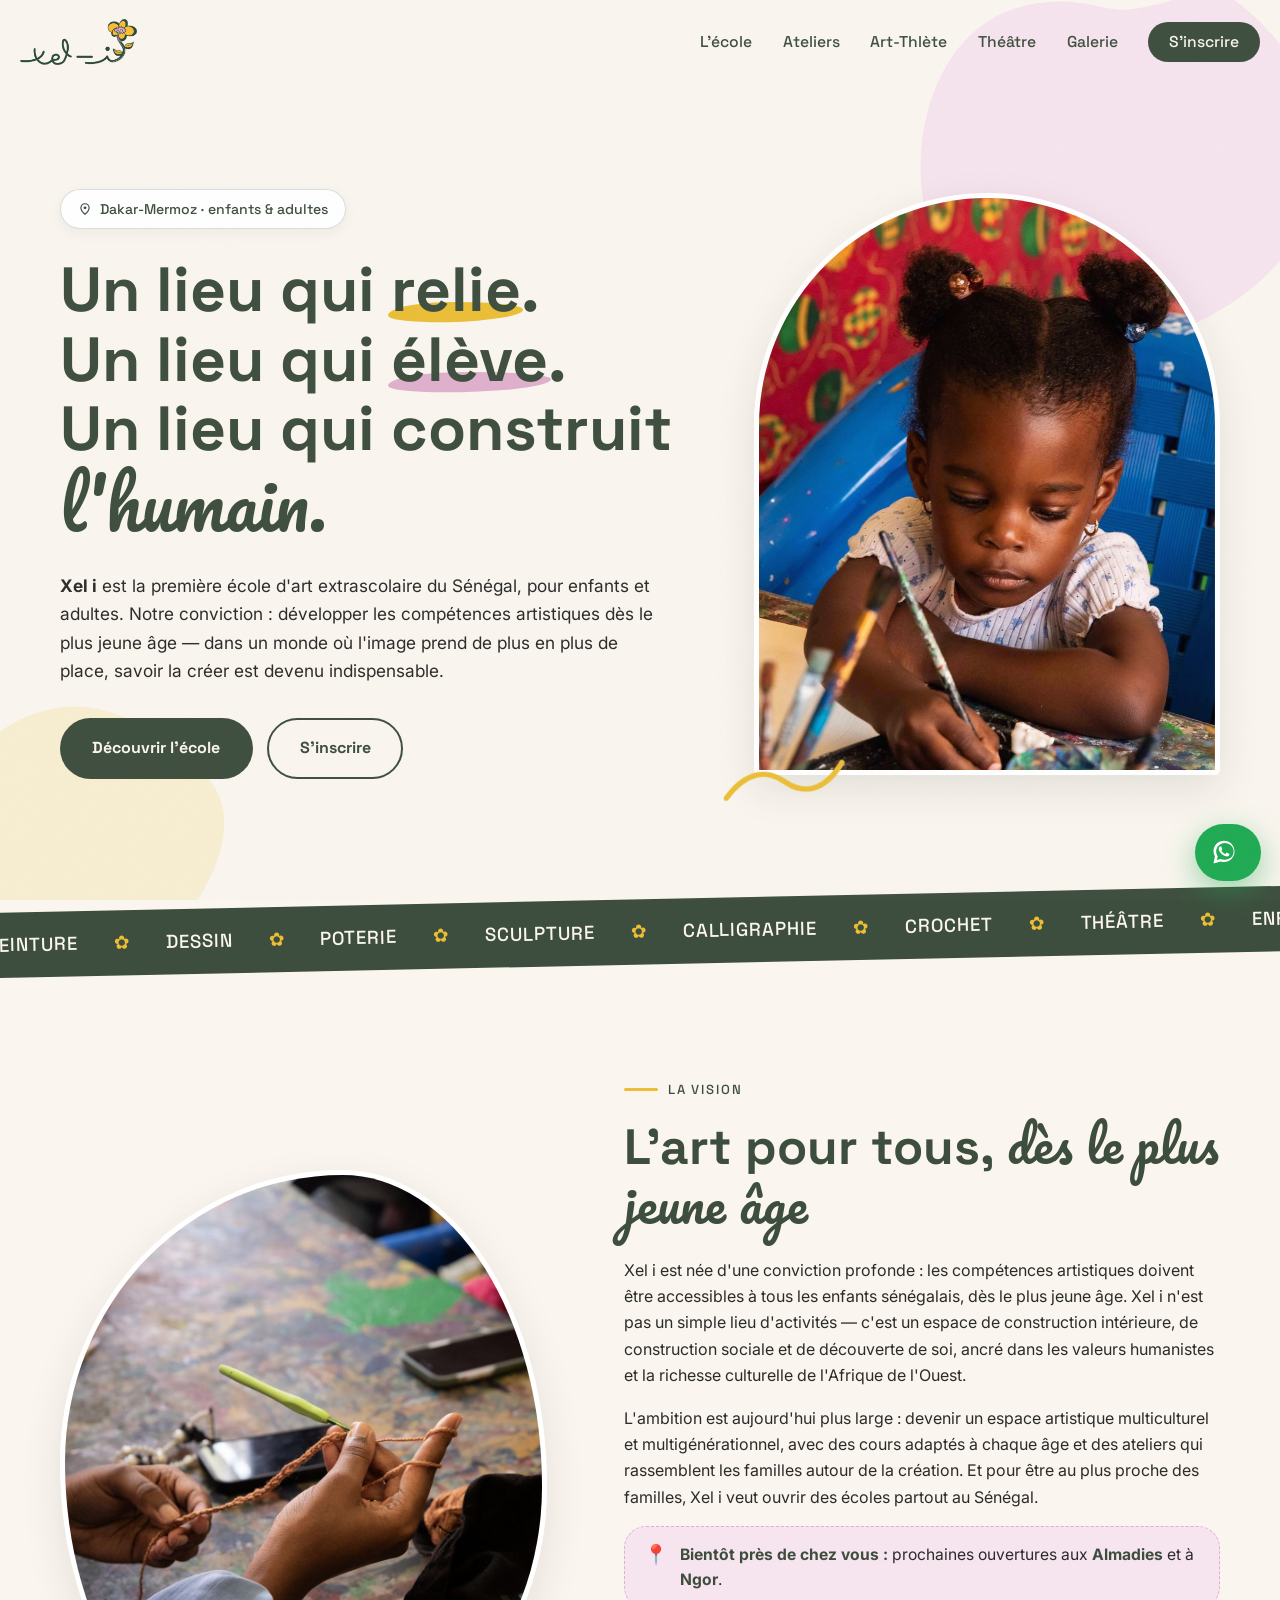
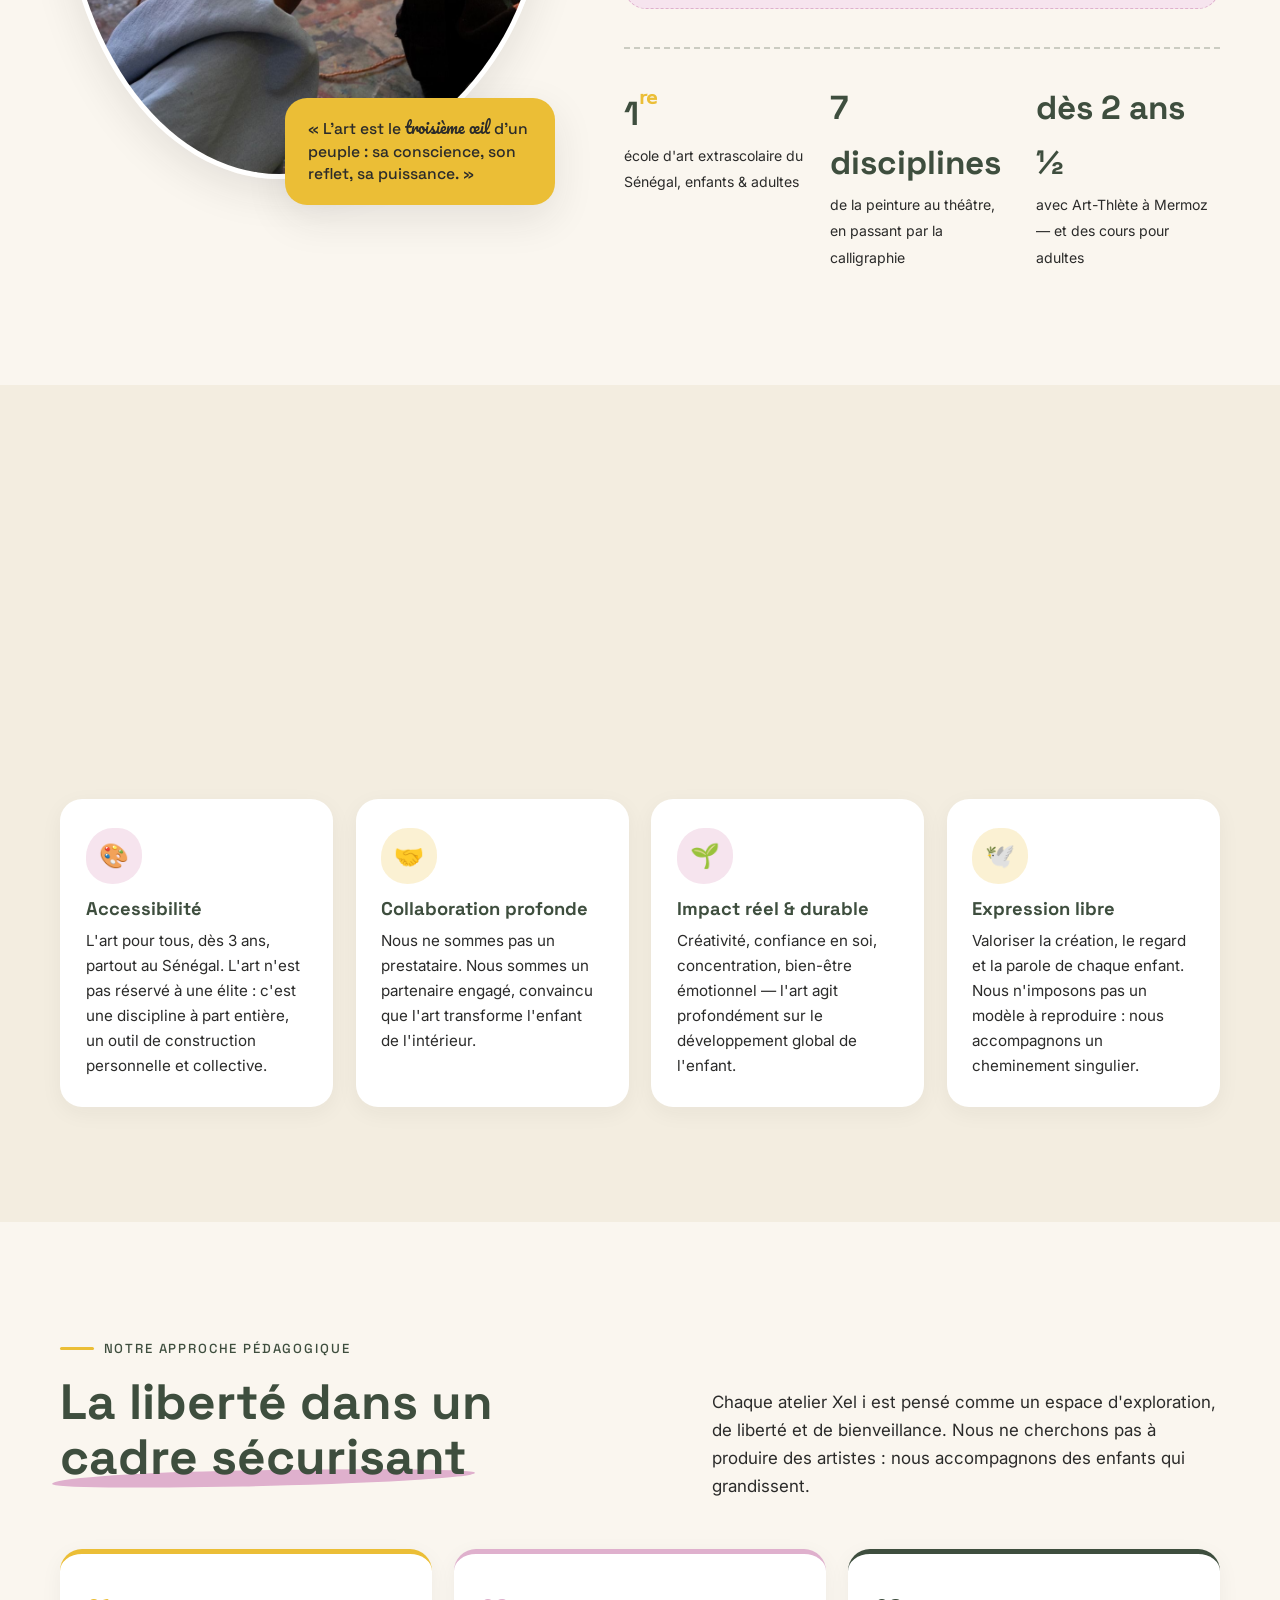
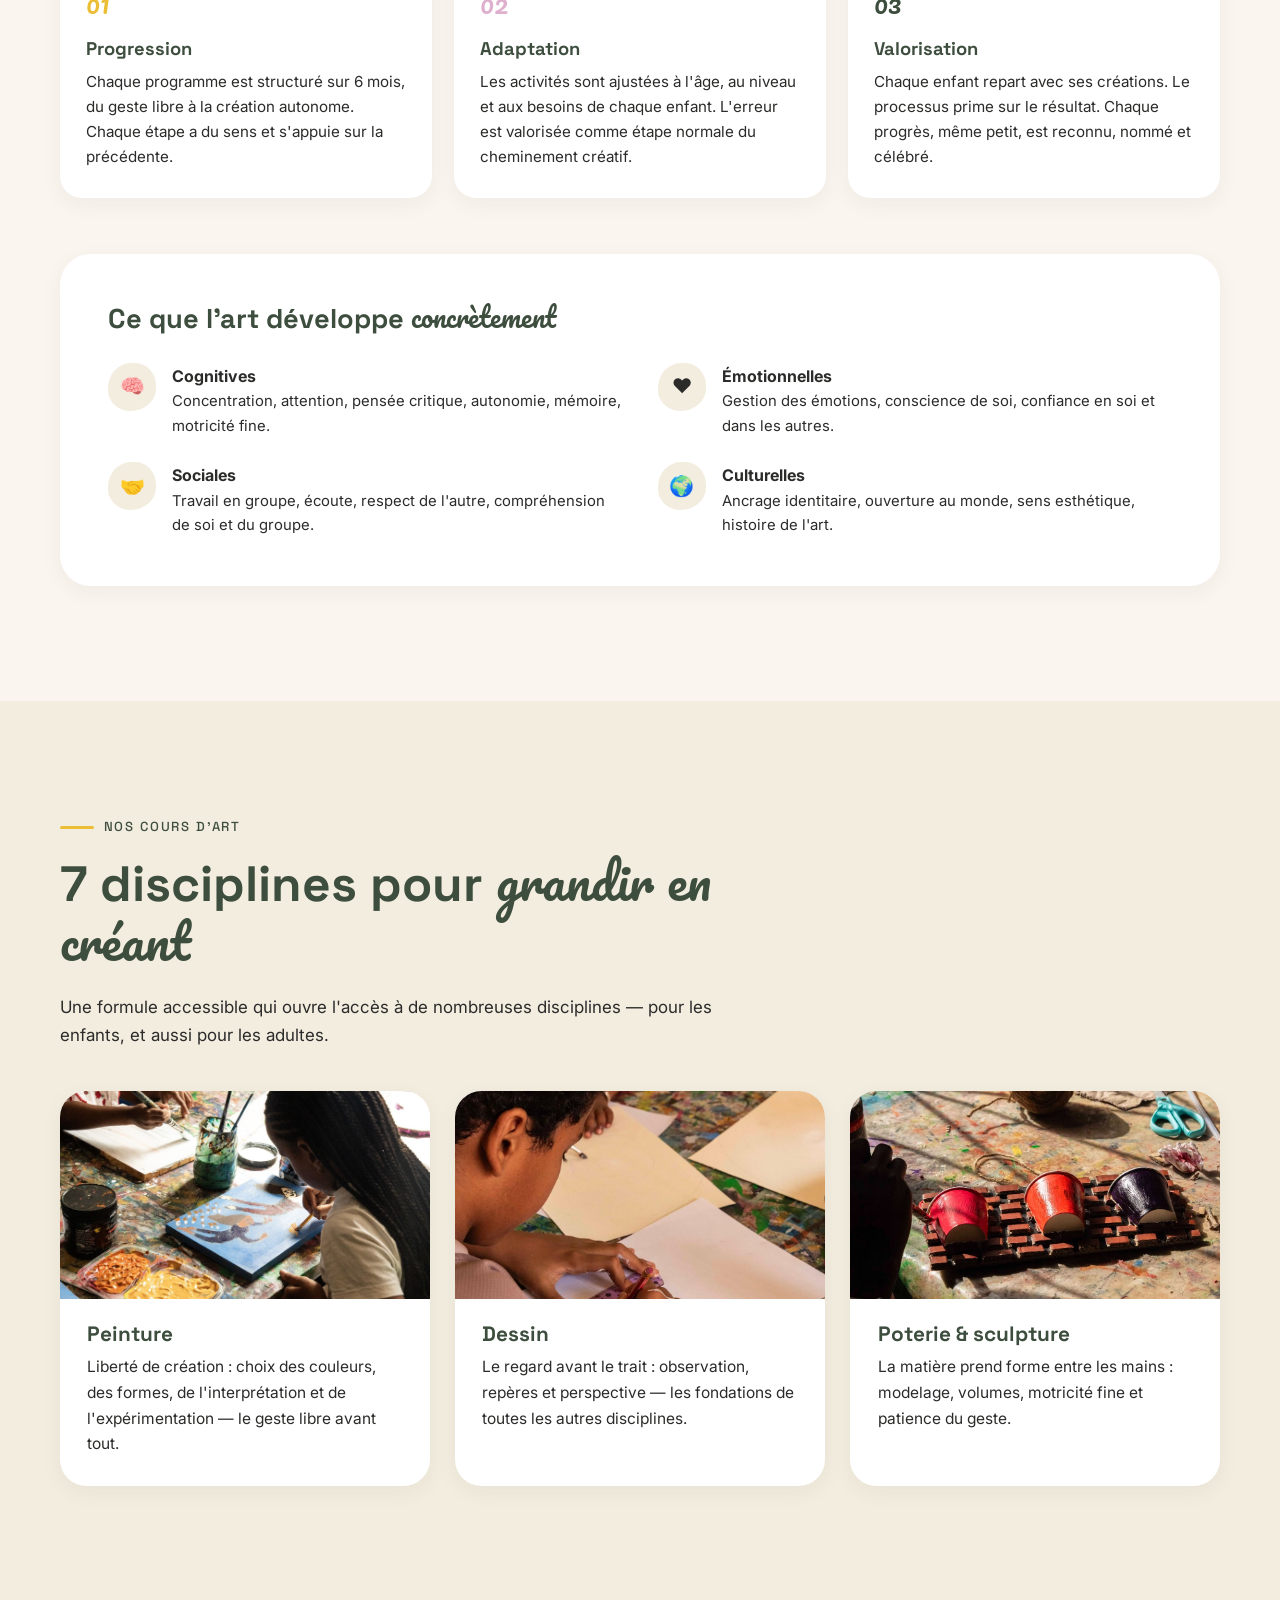
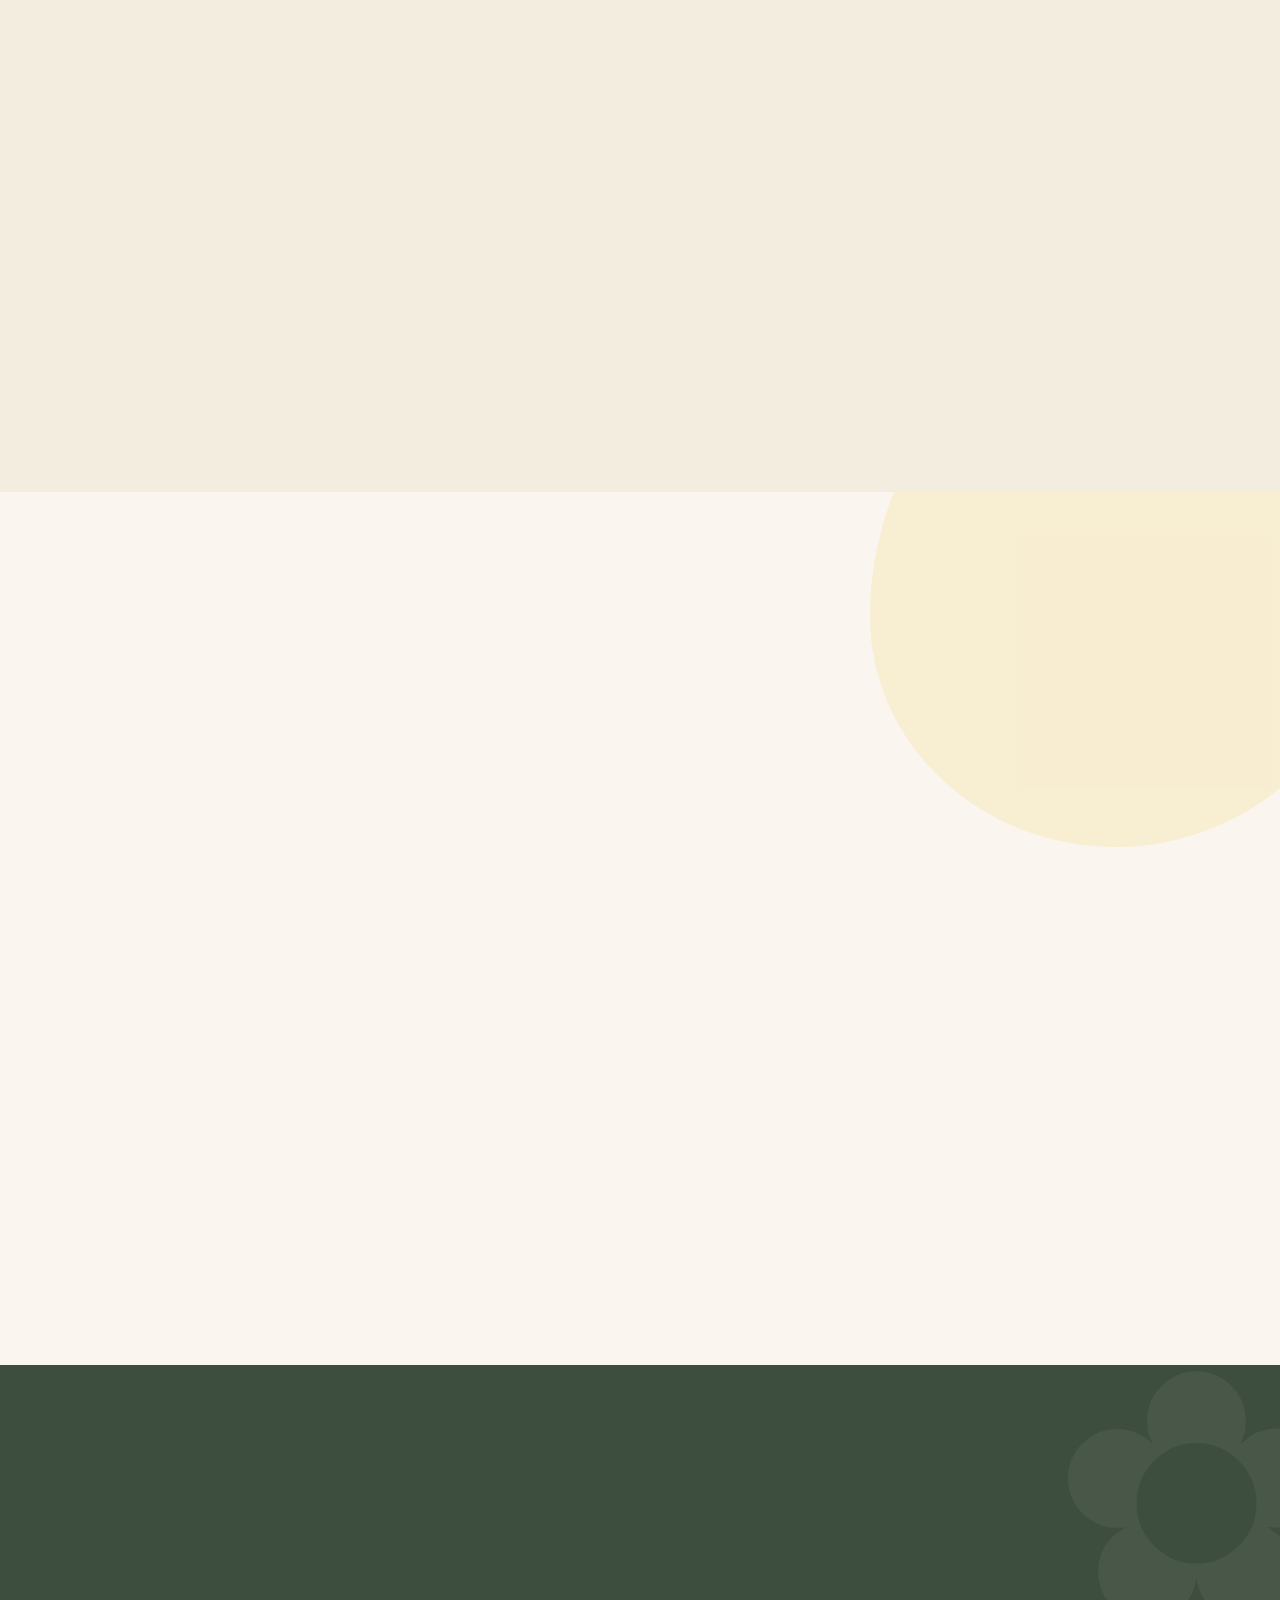
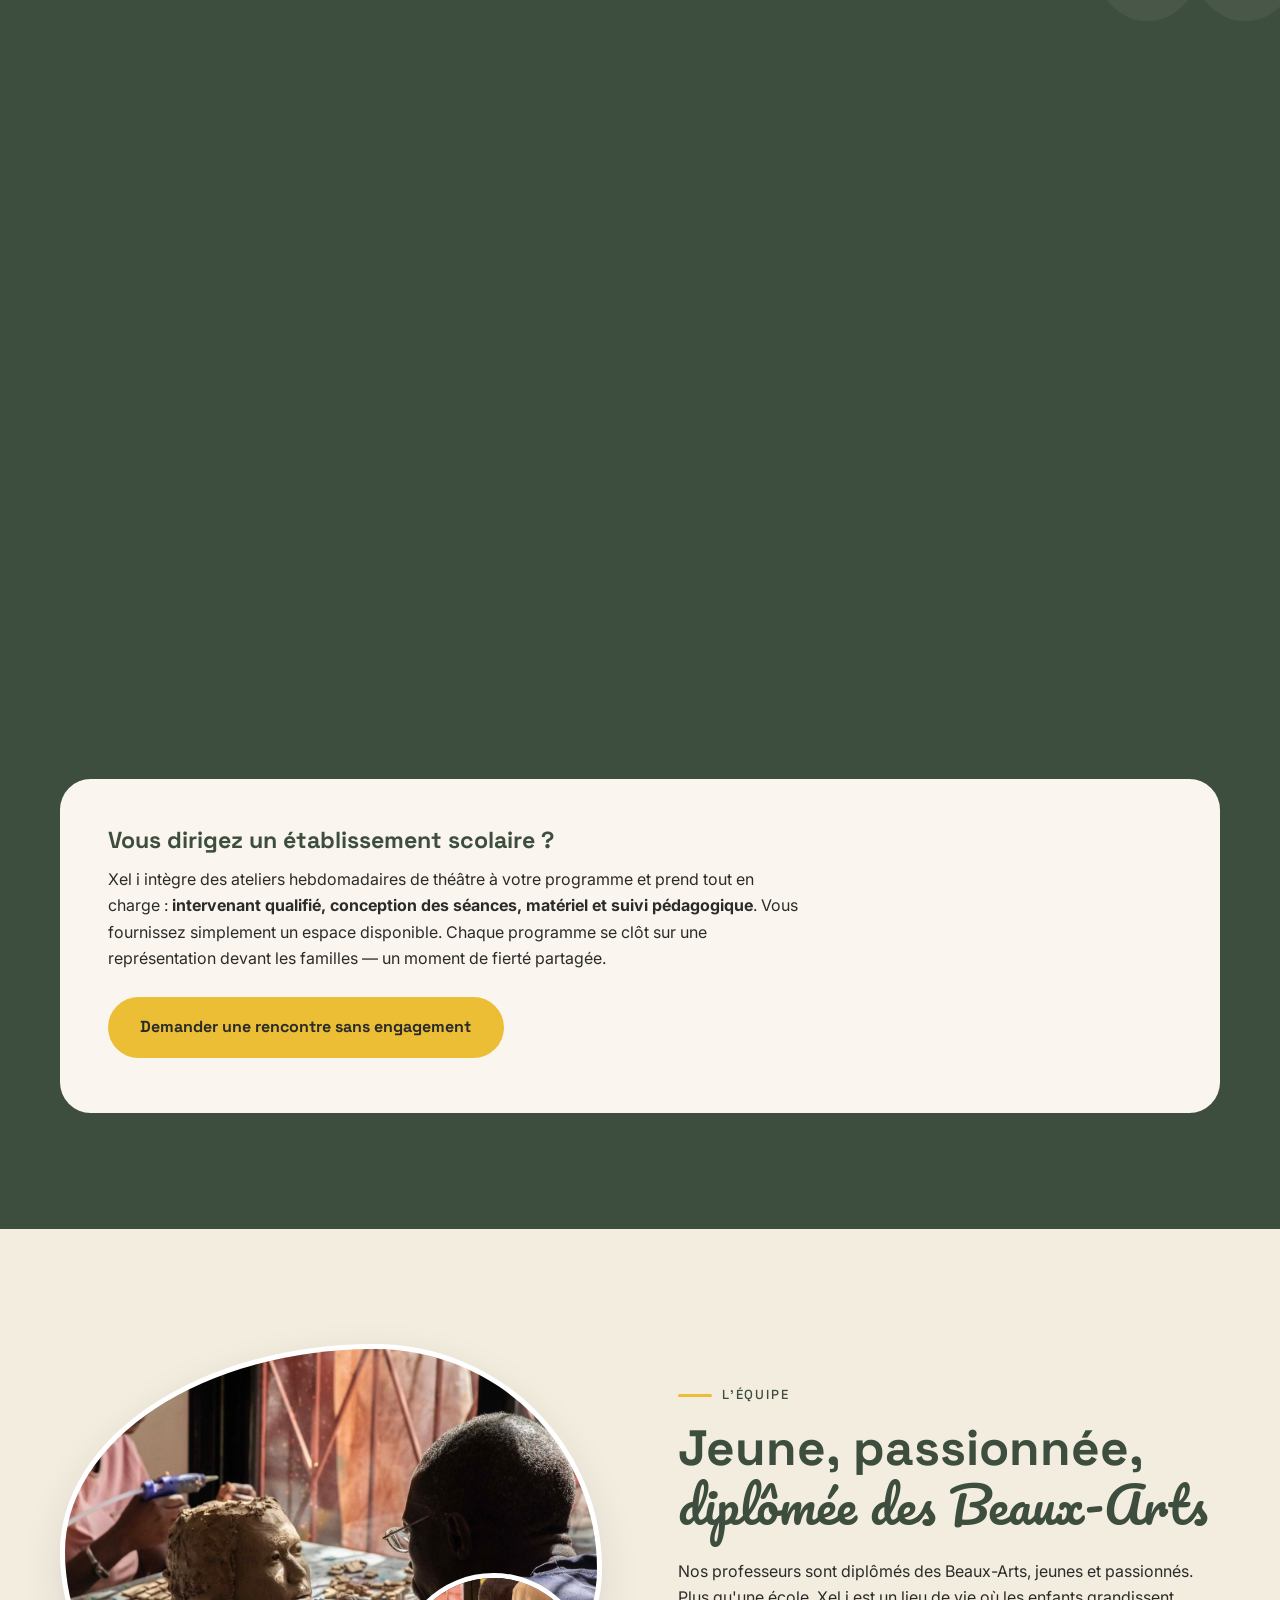
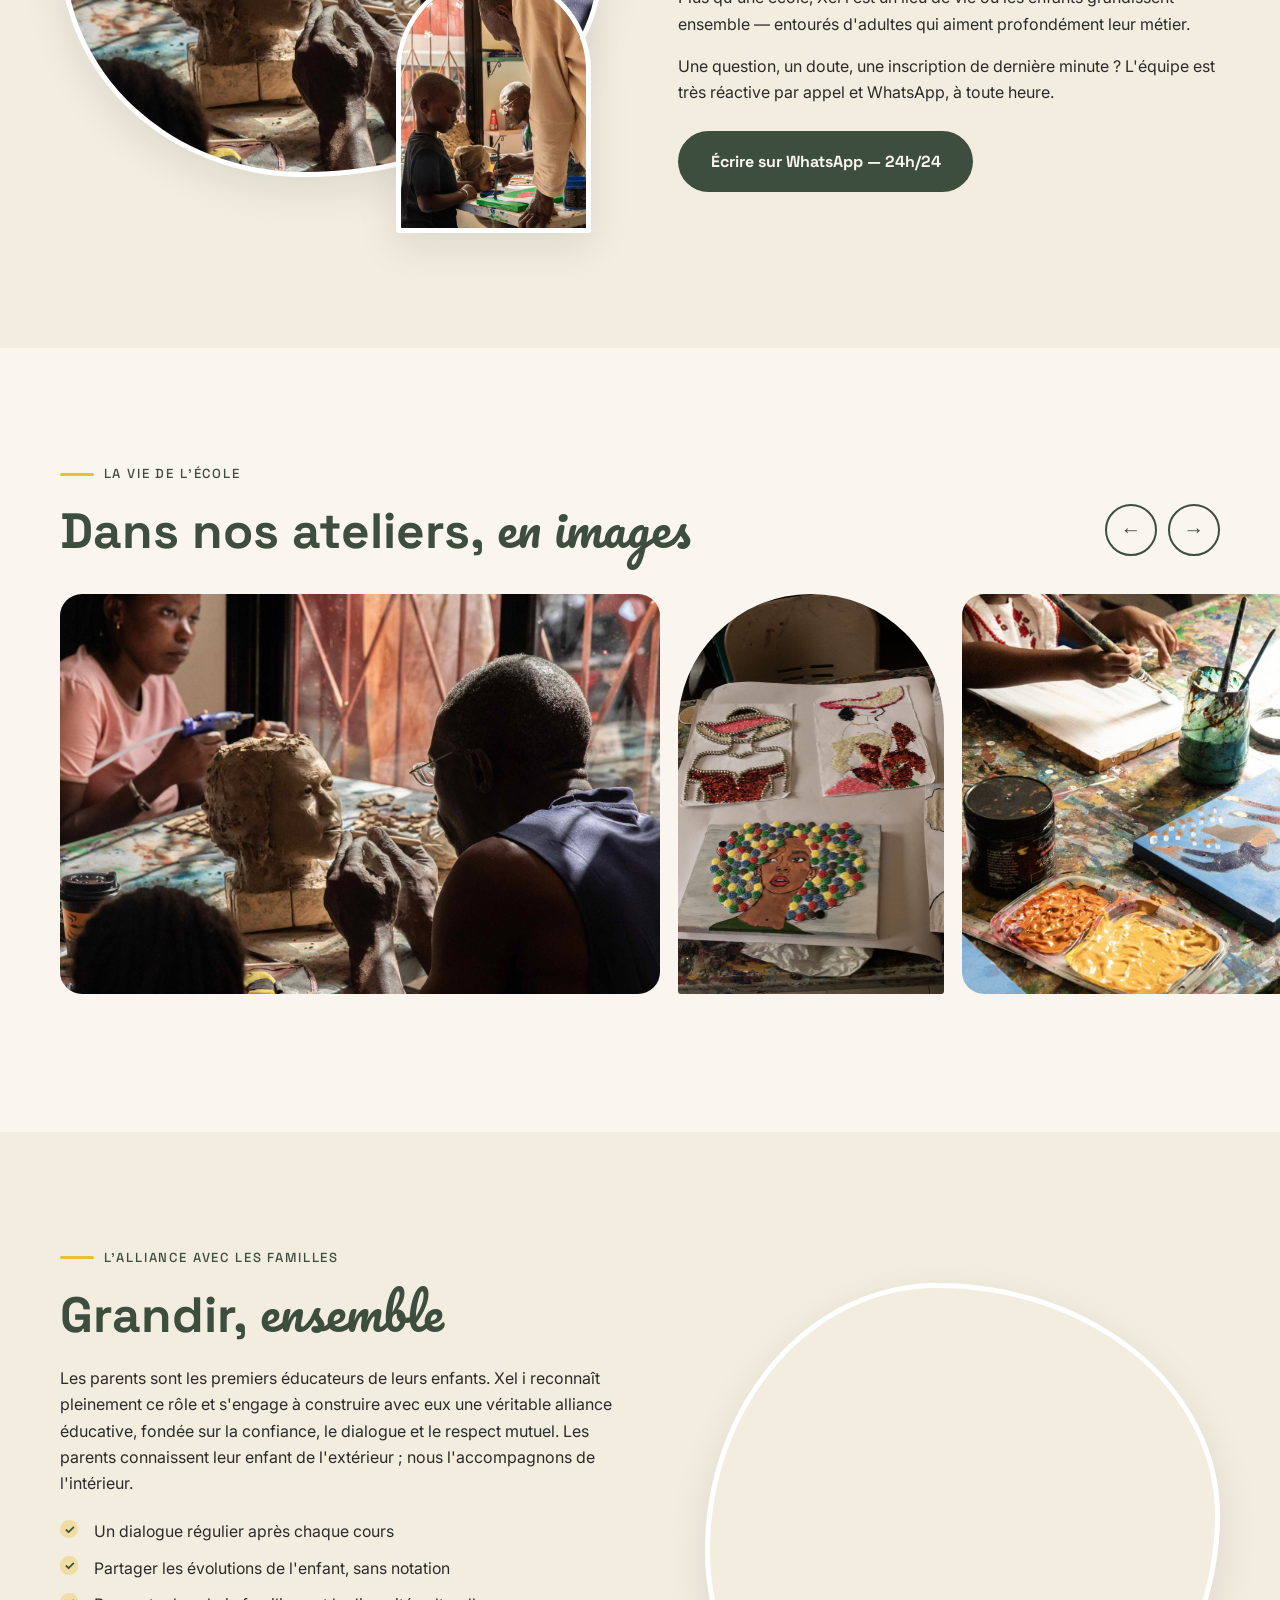
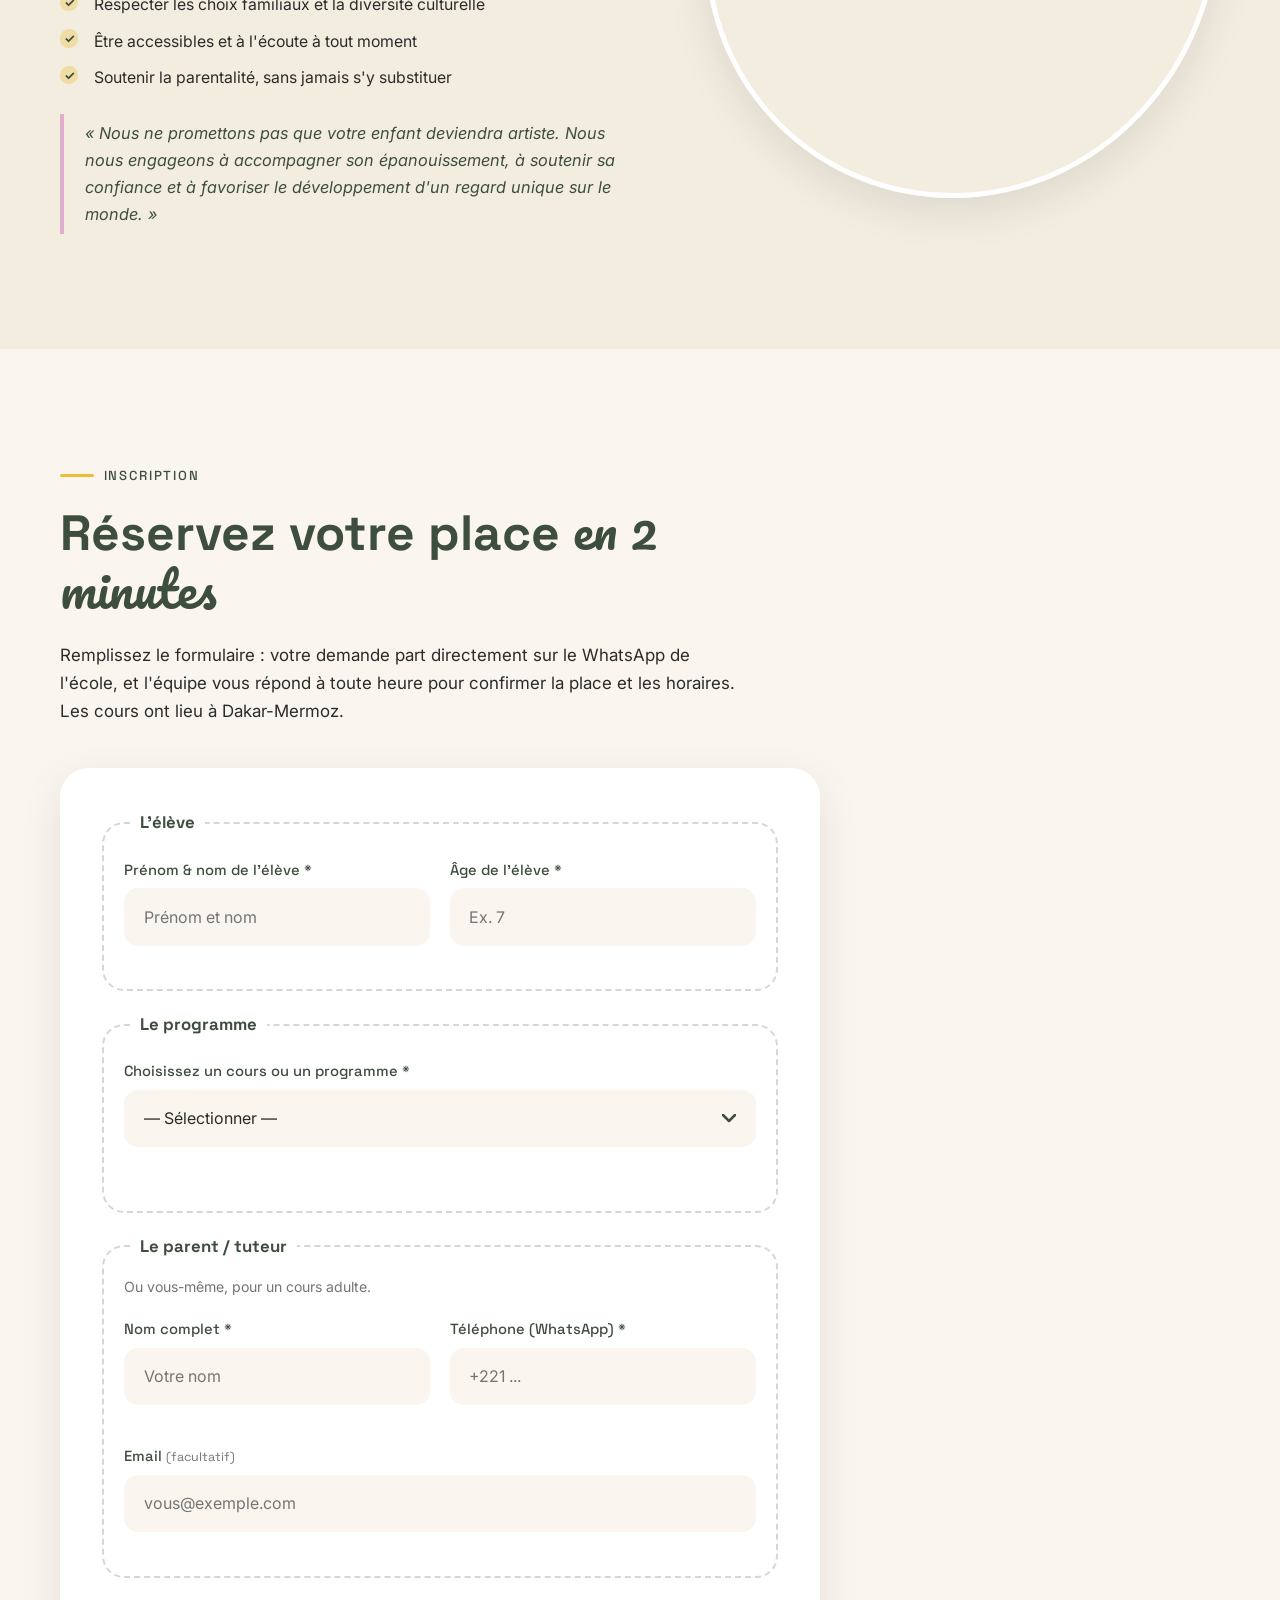
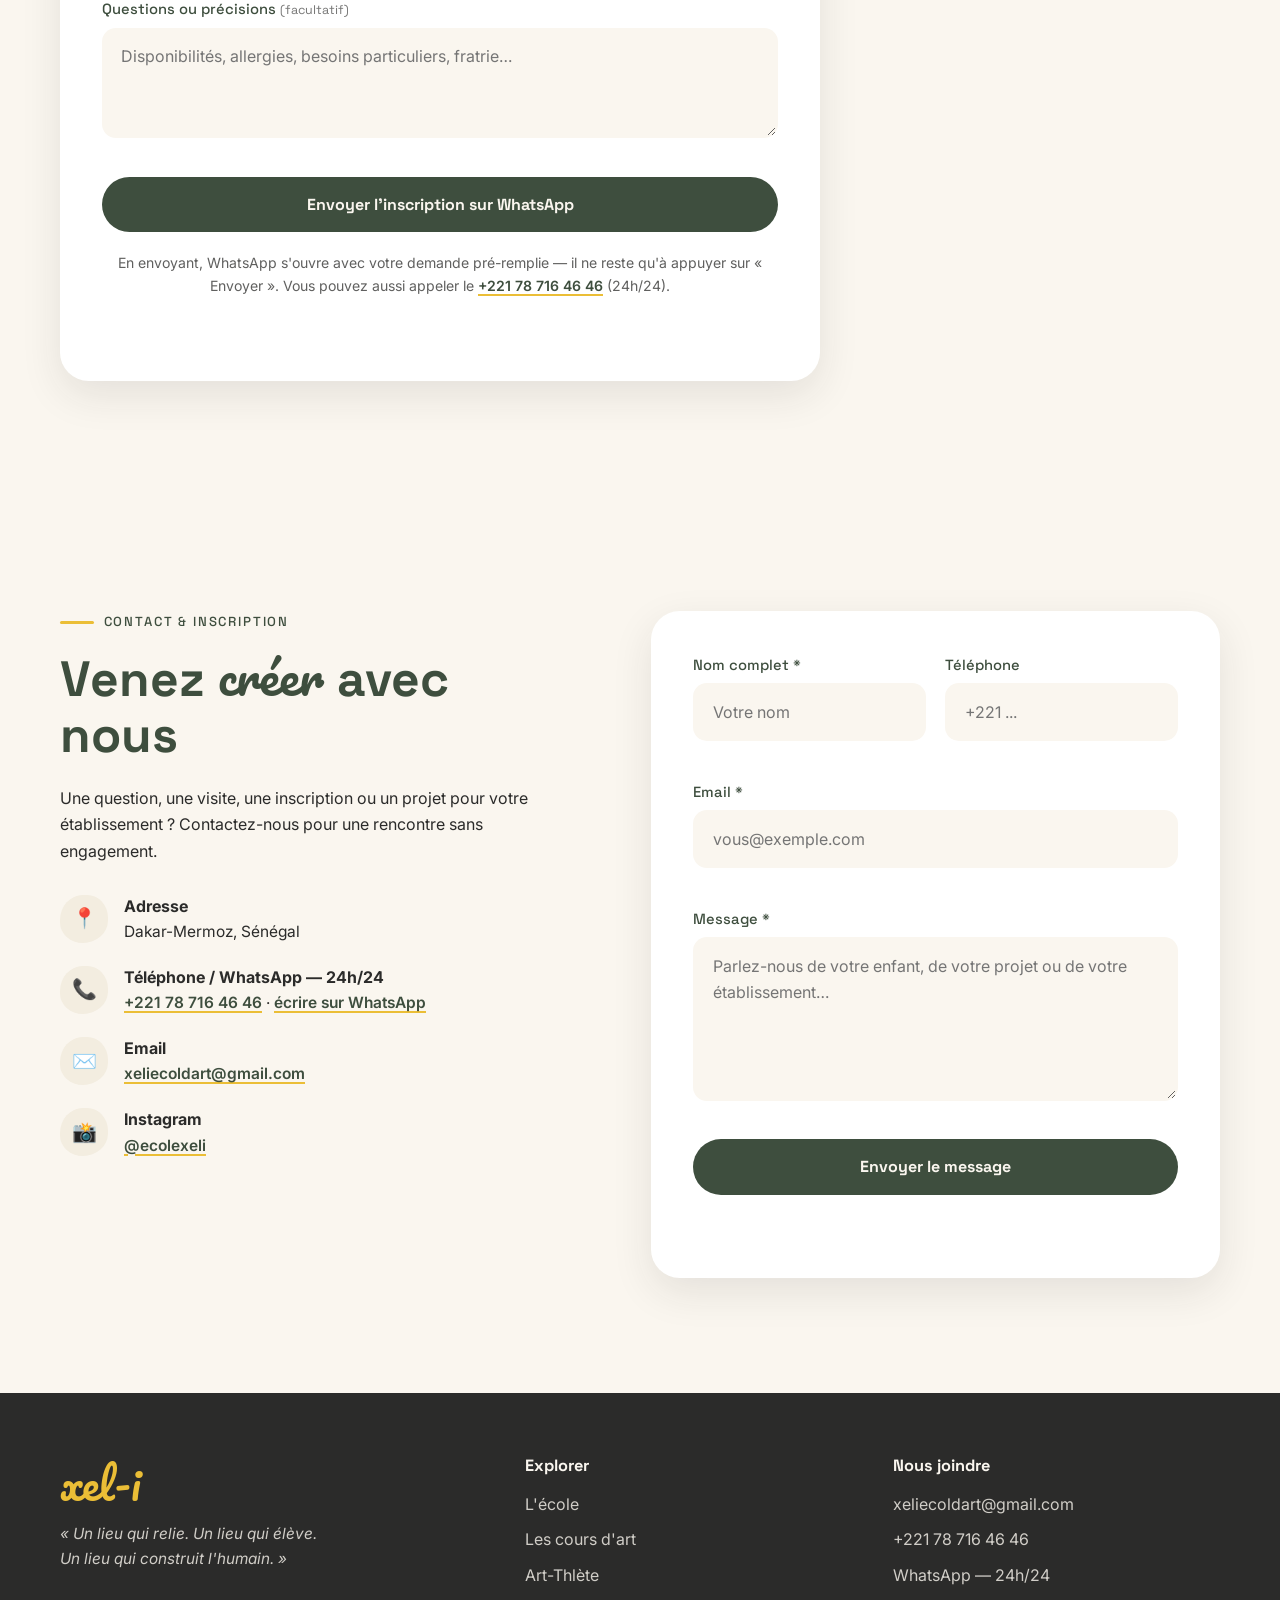
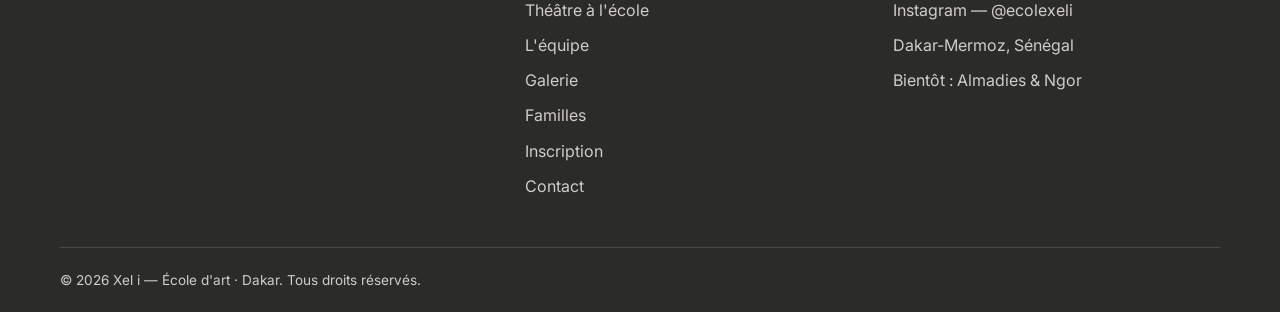
==== commit 4ac99ce0: "og:url et og:image en URL absolue pour l'aperçu de partage Co-Authored-By: Claude Fable 5 <noreply@a" ====
--- a/index.html
+++ b/index.html
@@ -10,7 +10,8 @@
   <meta property="og:title" content="Xel i — École d'art · Dakar">
   <meta property="og:description" content="Première école d'art extrascolaire du Sénégal, pour enfants et adultes. Un lieu qui relie. Un lieu qui élève. Un lieu qui construit l'humain.">
   <meta property="og:type" content="website">
-  <meta property="og:image" content="assets/photos/atelier-peinture-fillette.jpg">
+  <meta property="og:url" content="https://ncheikha-bot.github.io/xel-i-site/">
+  <meta property="og:image" content="https://ncheikha-bot.github.io/xel-i-site/assets/photos/atelier-peinture-fillette.jpg">
   <meta property="og:locale" content="fr_SN">
 
   <link rel="icon" type="image/png" sizes="64x64" href="assets/logo/fleur-64.png">
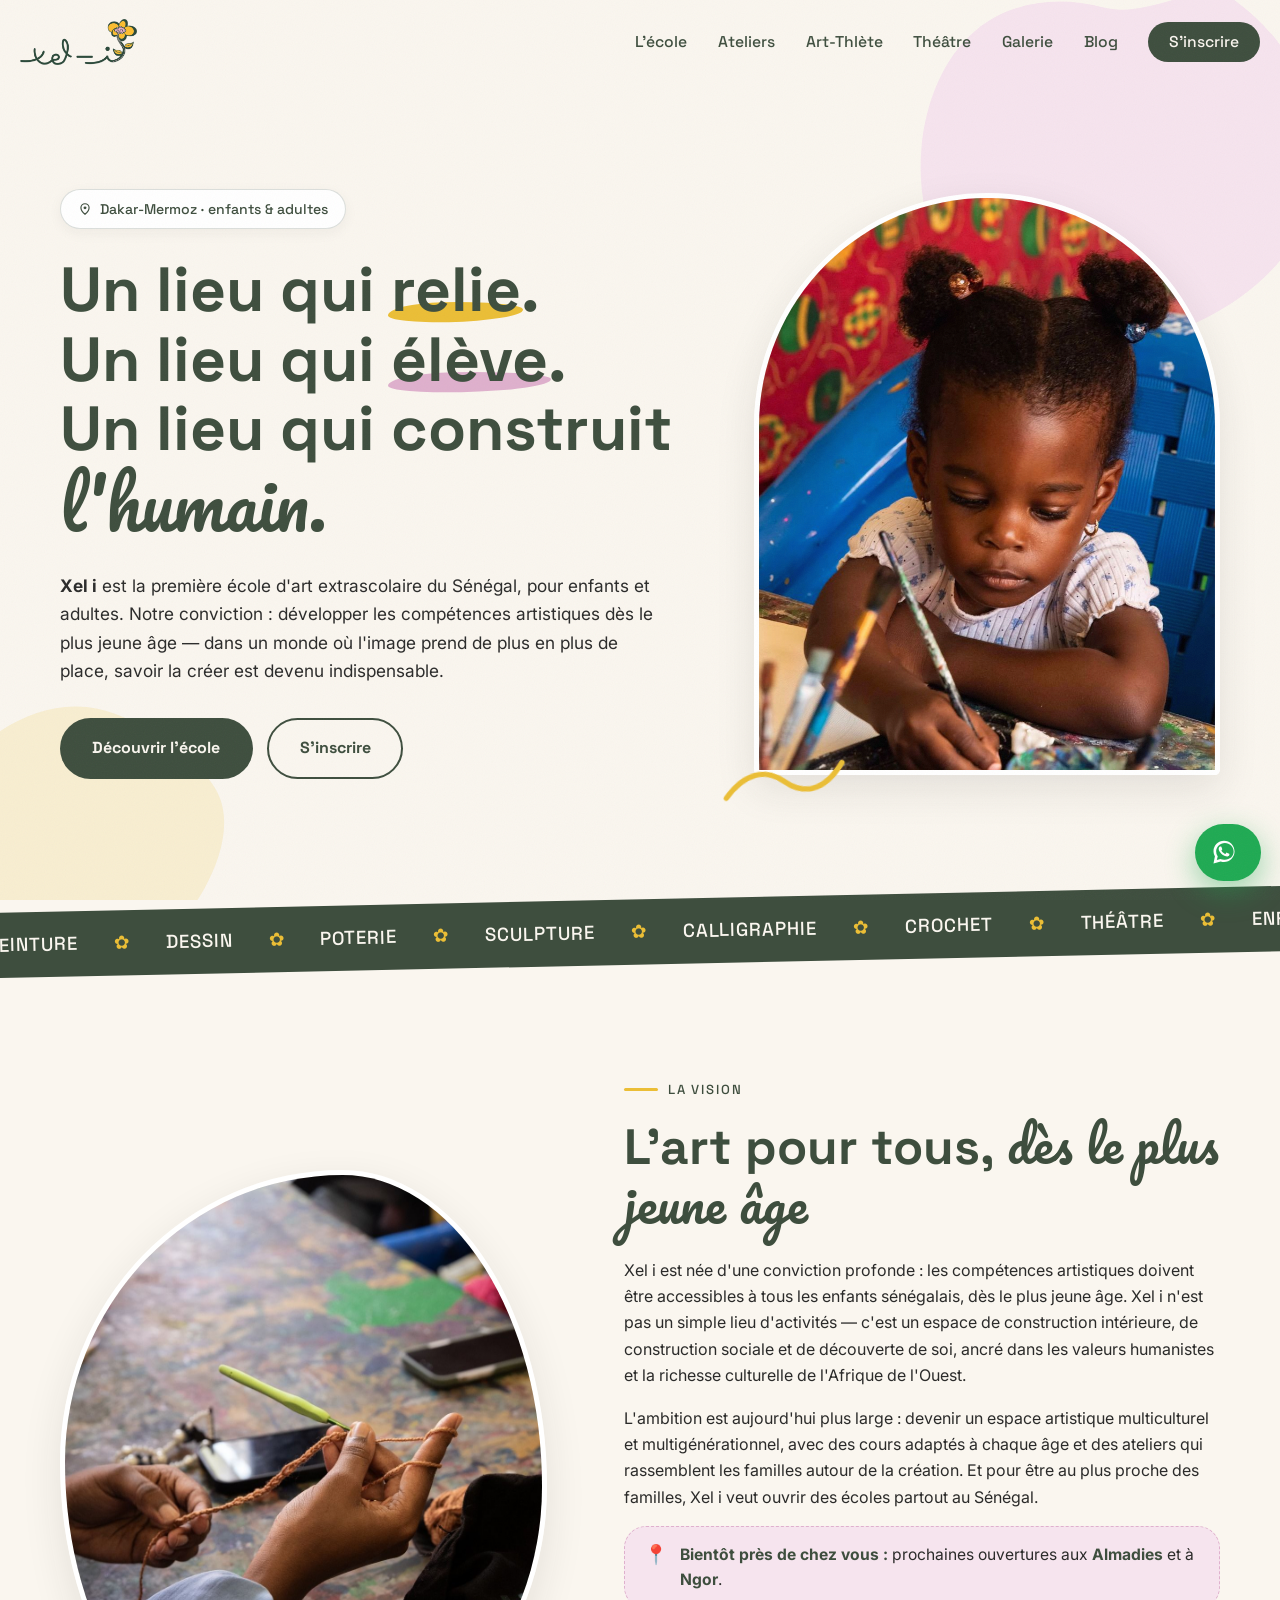
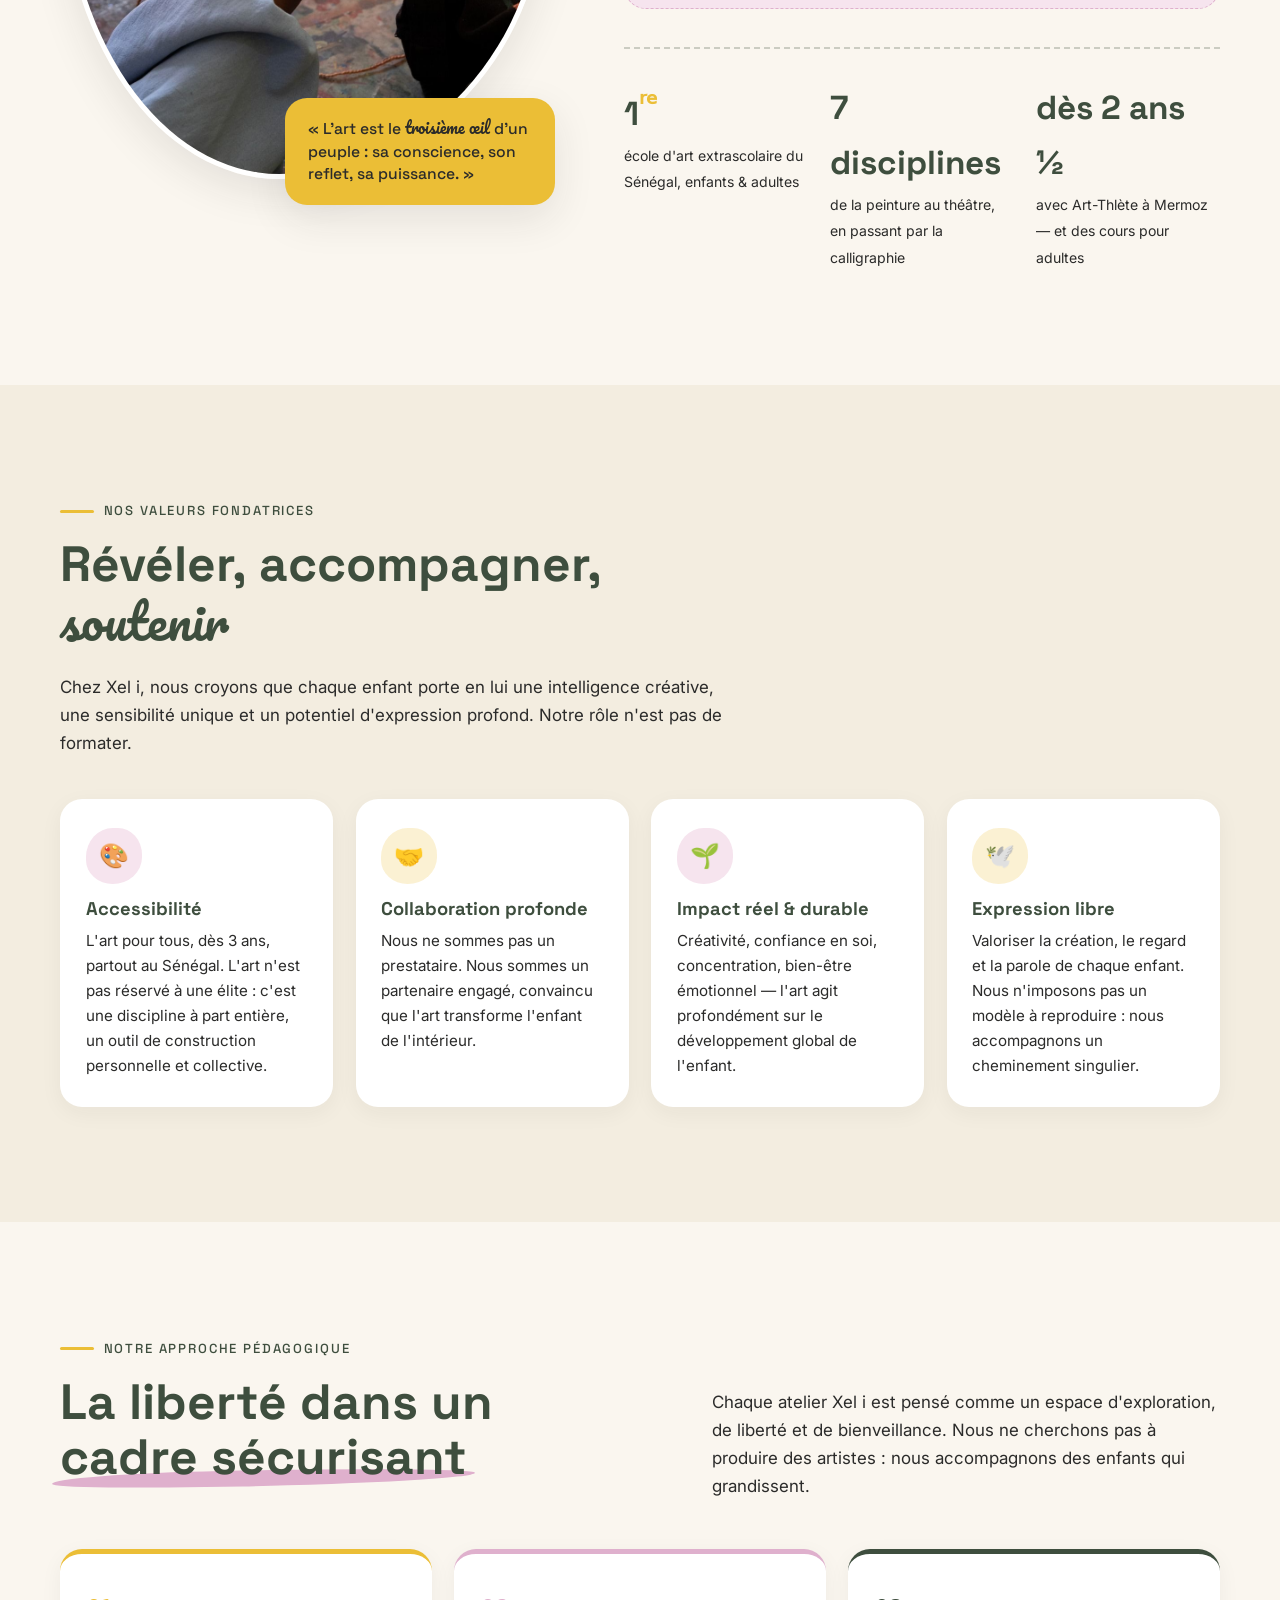
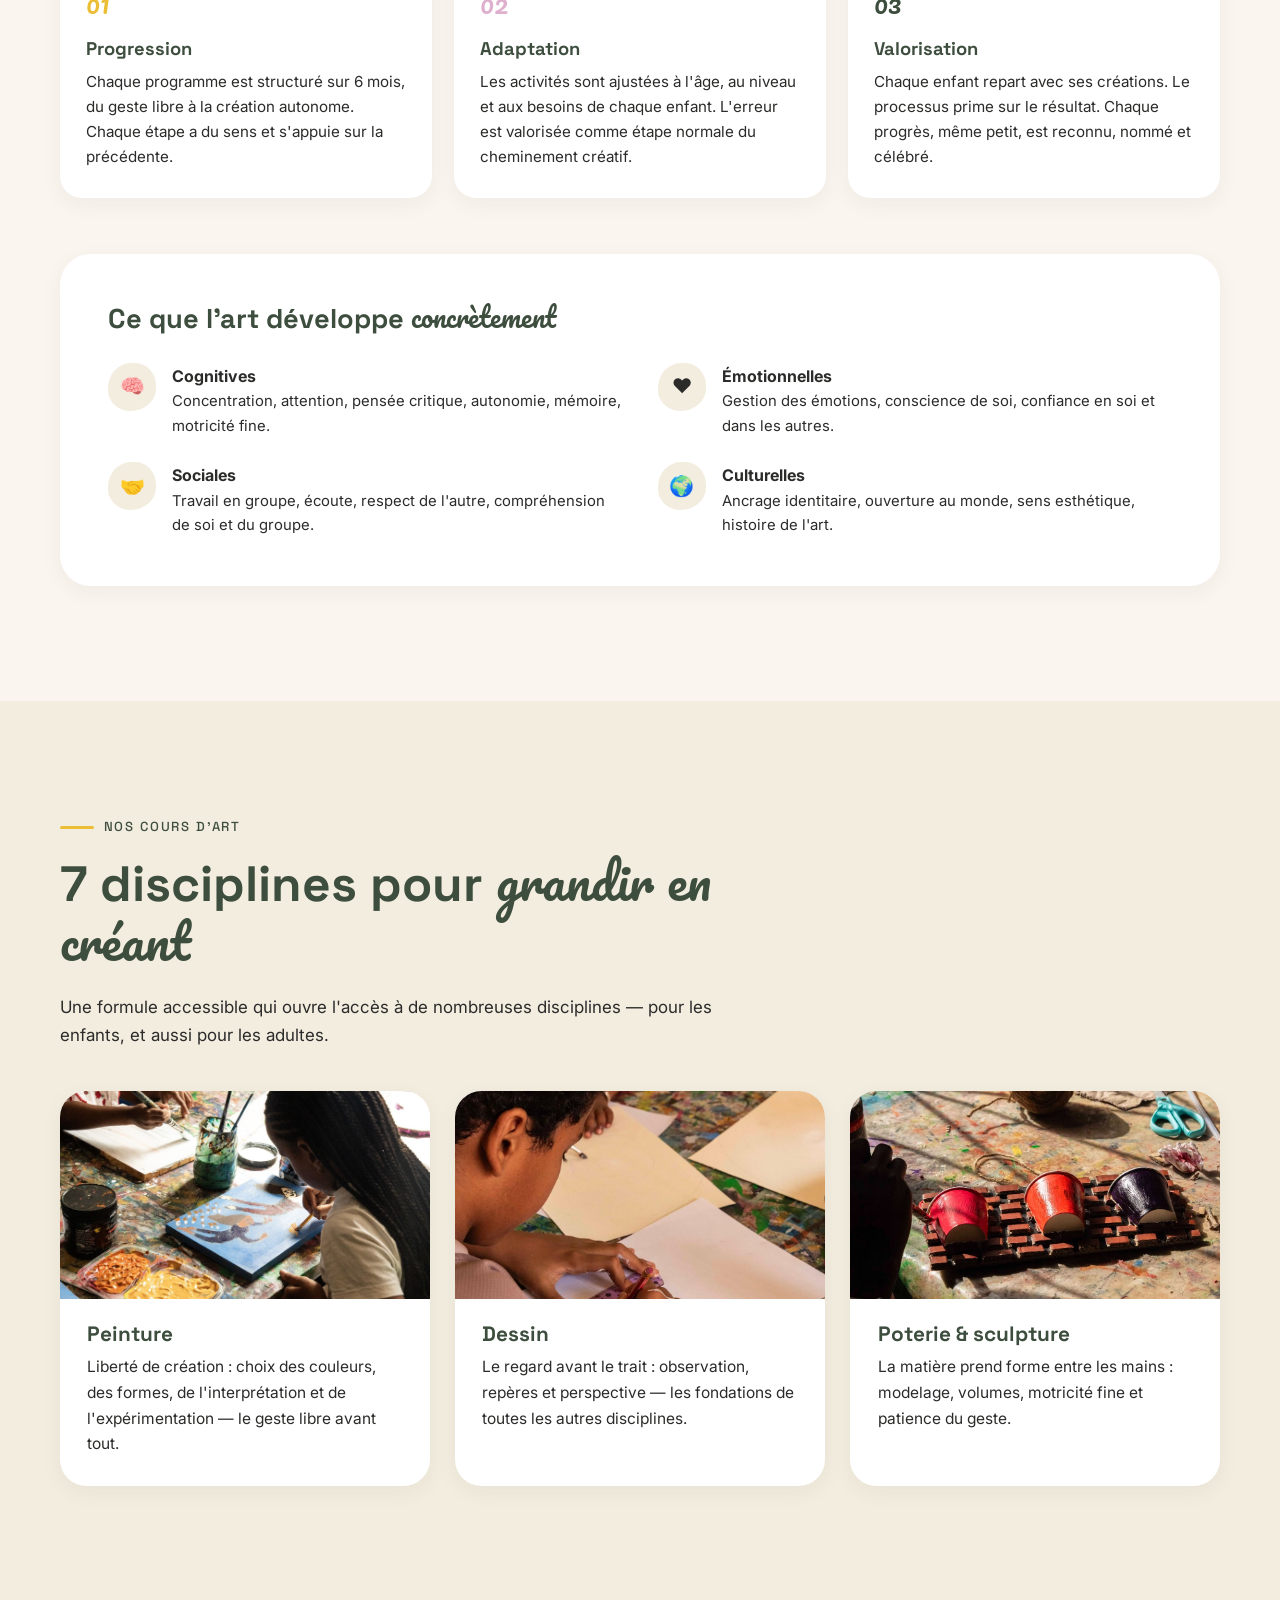
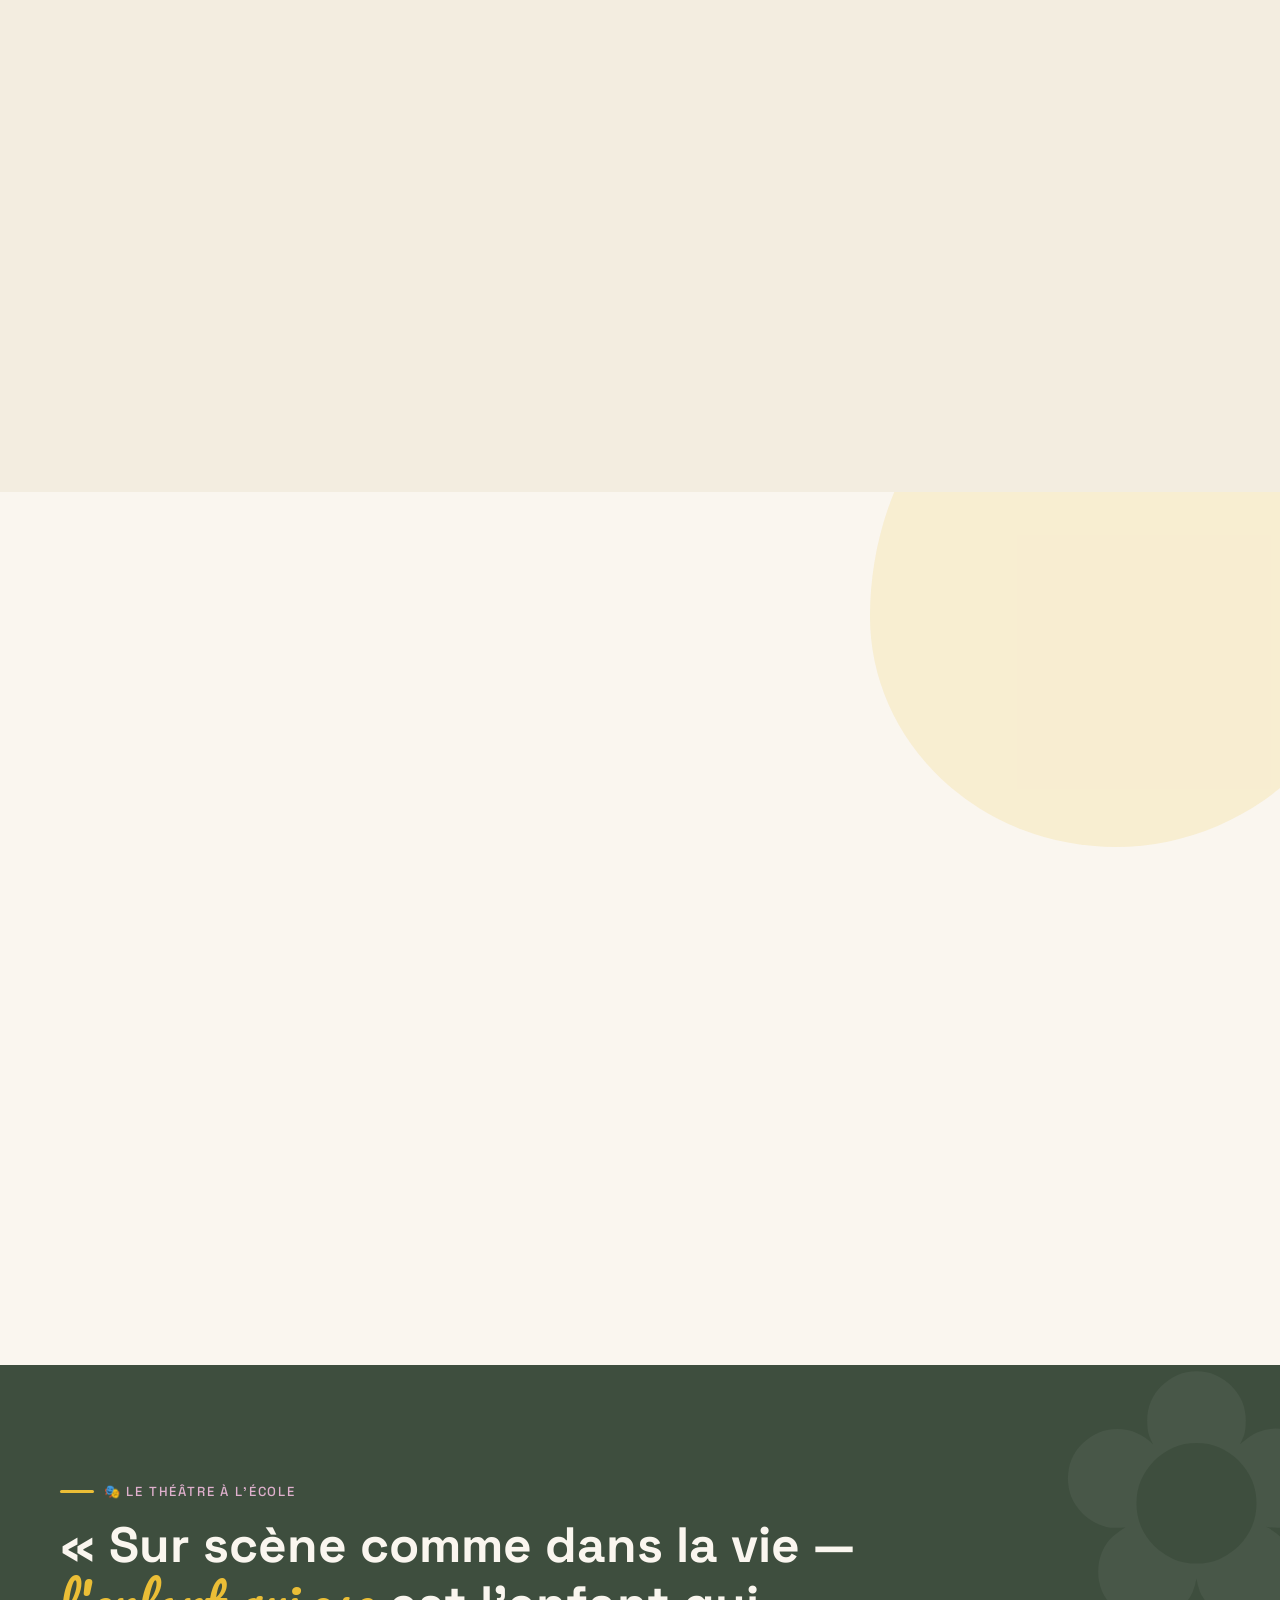
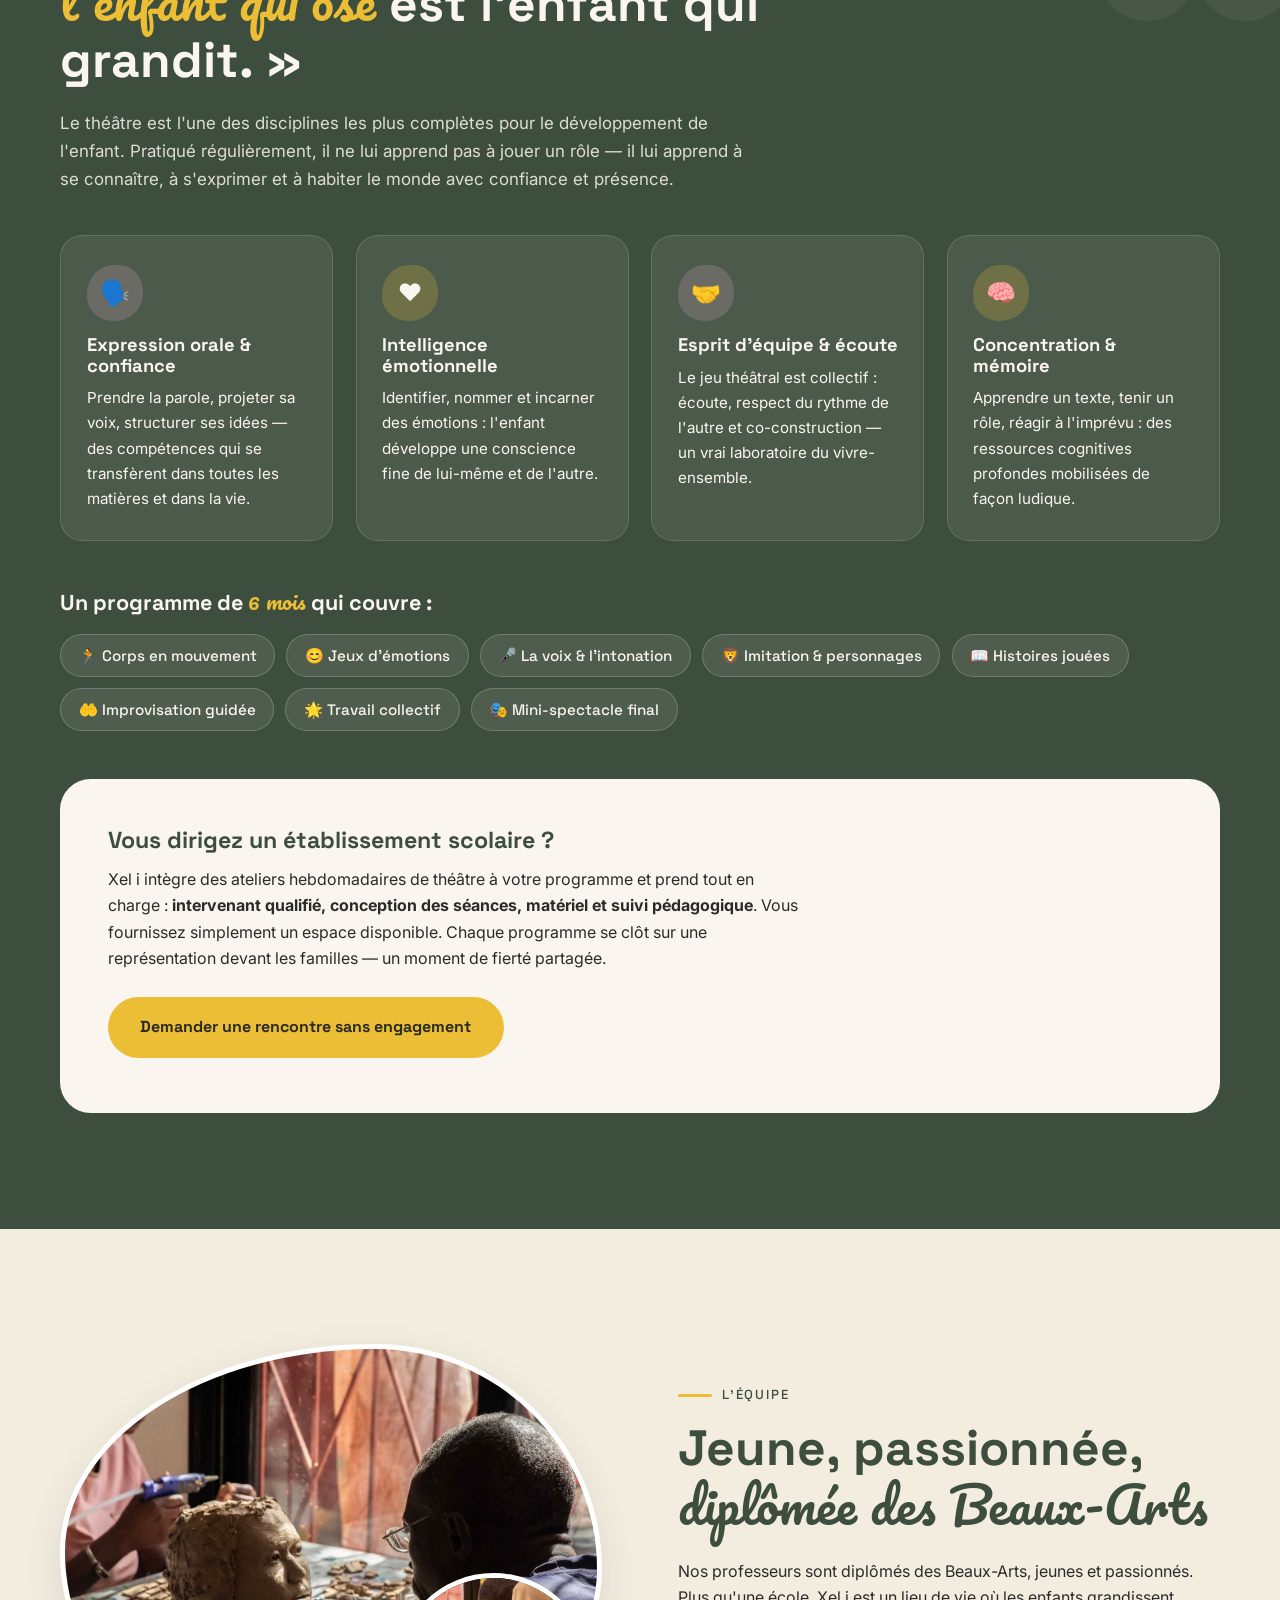
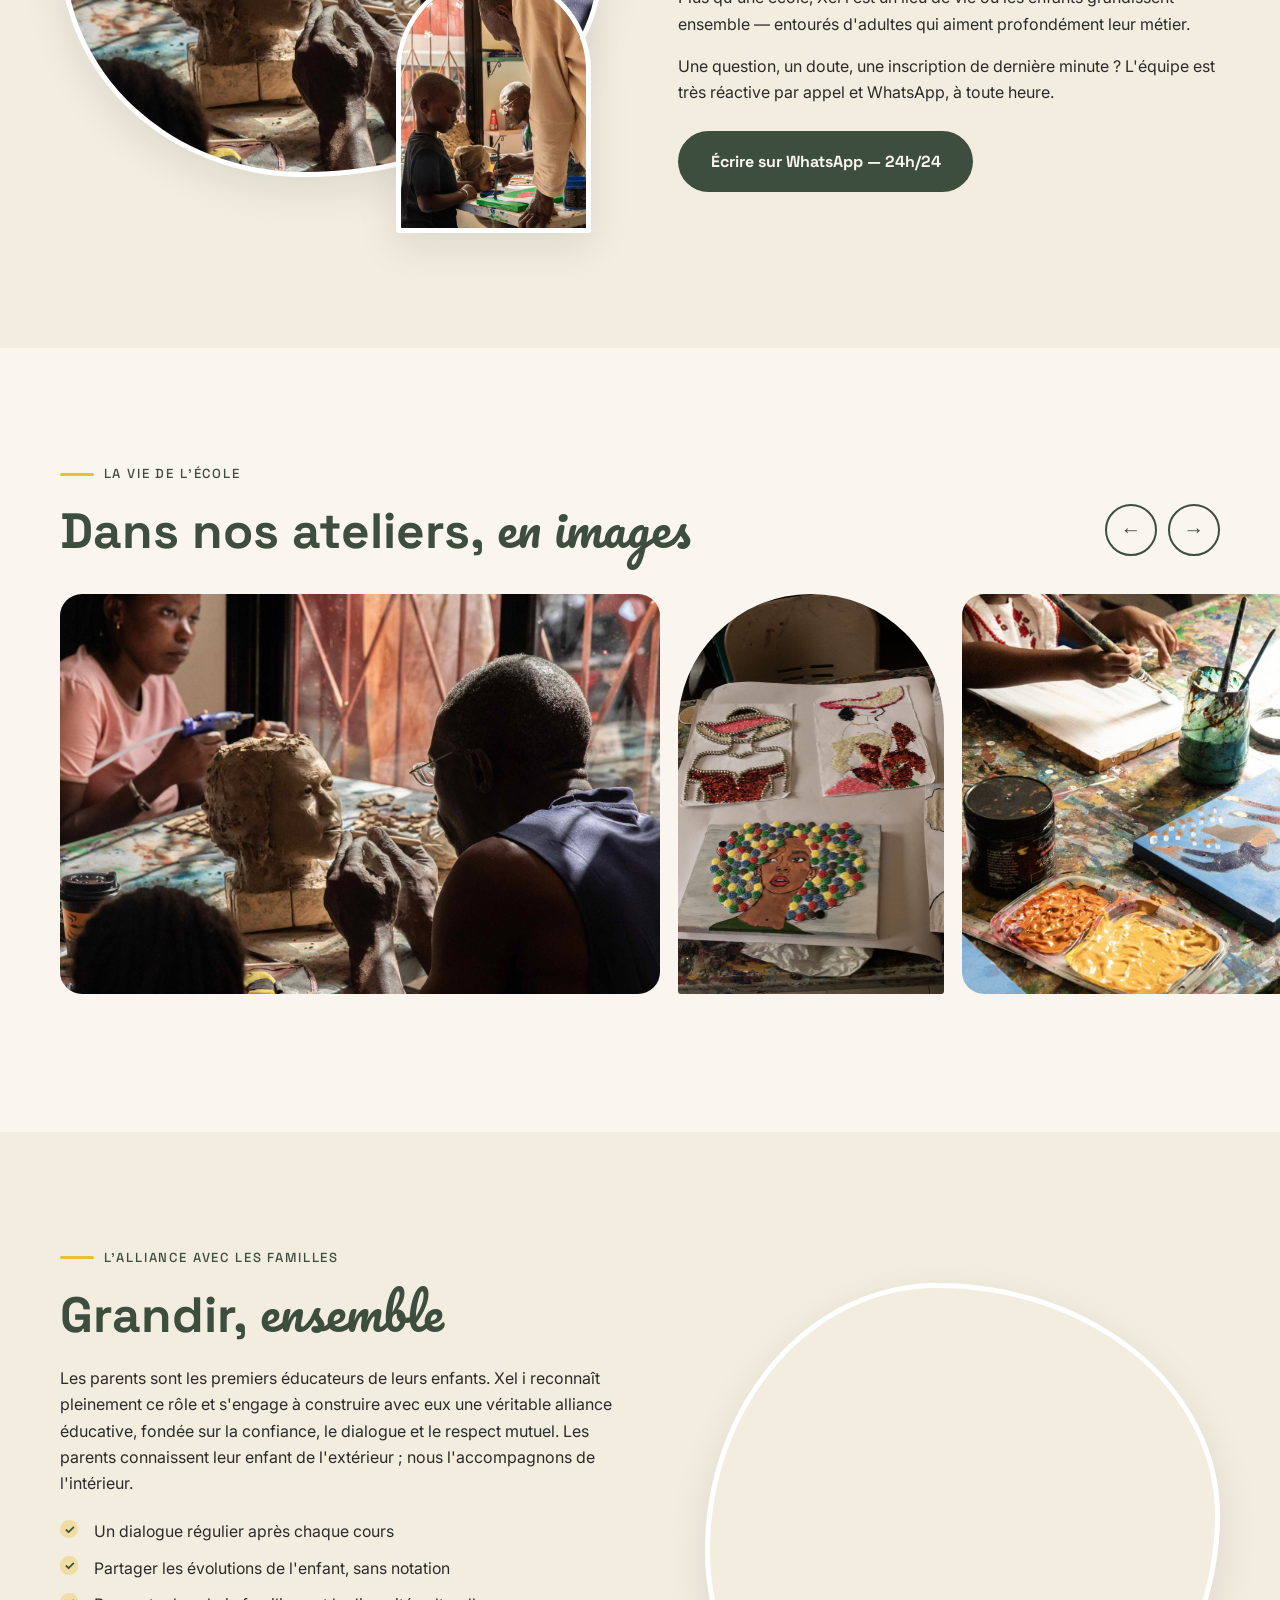
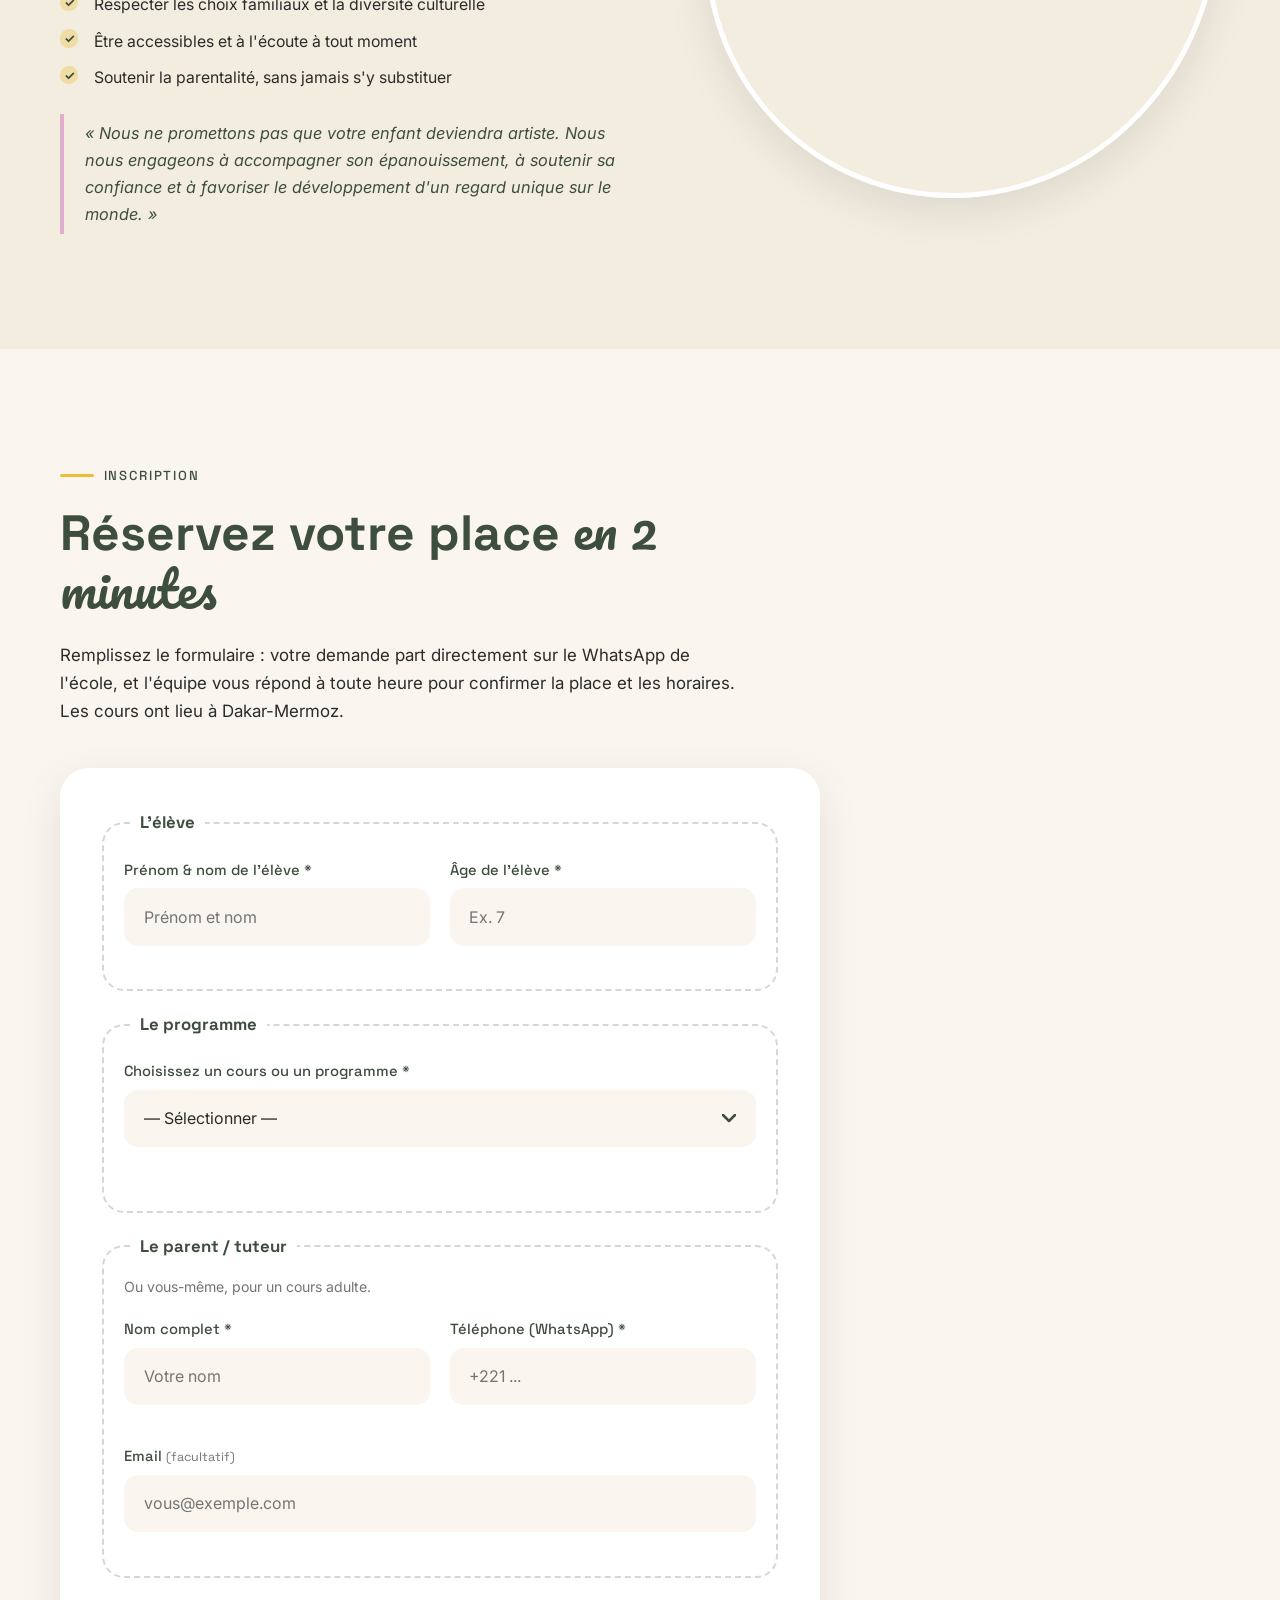
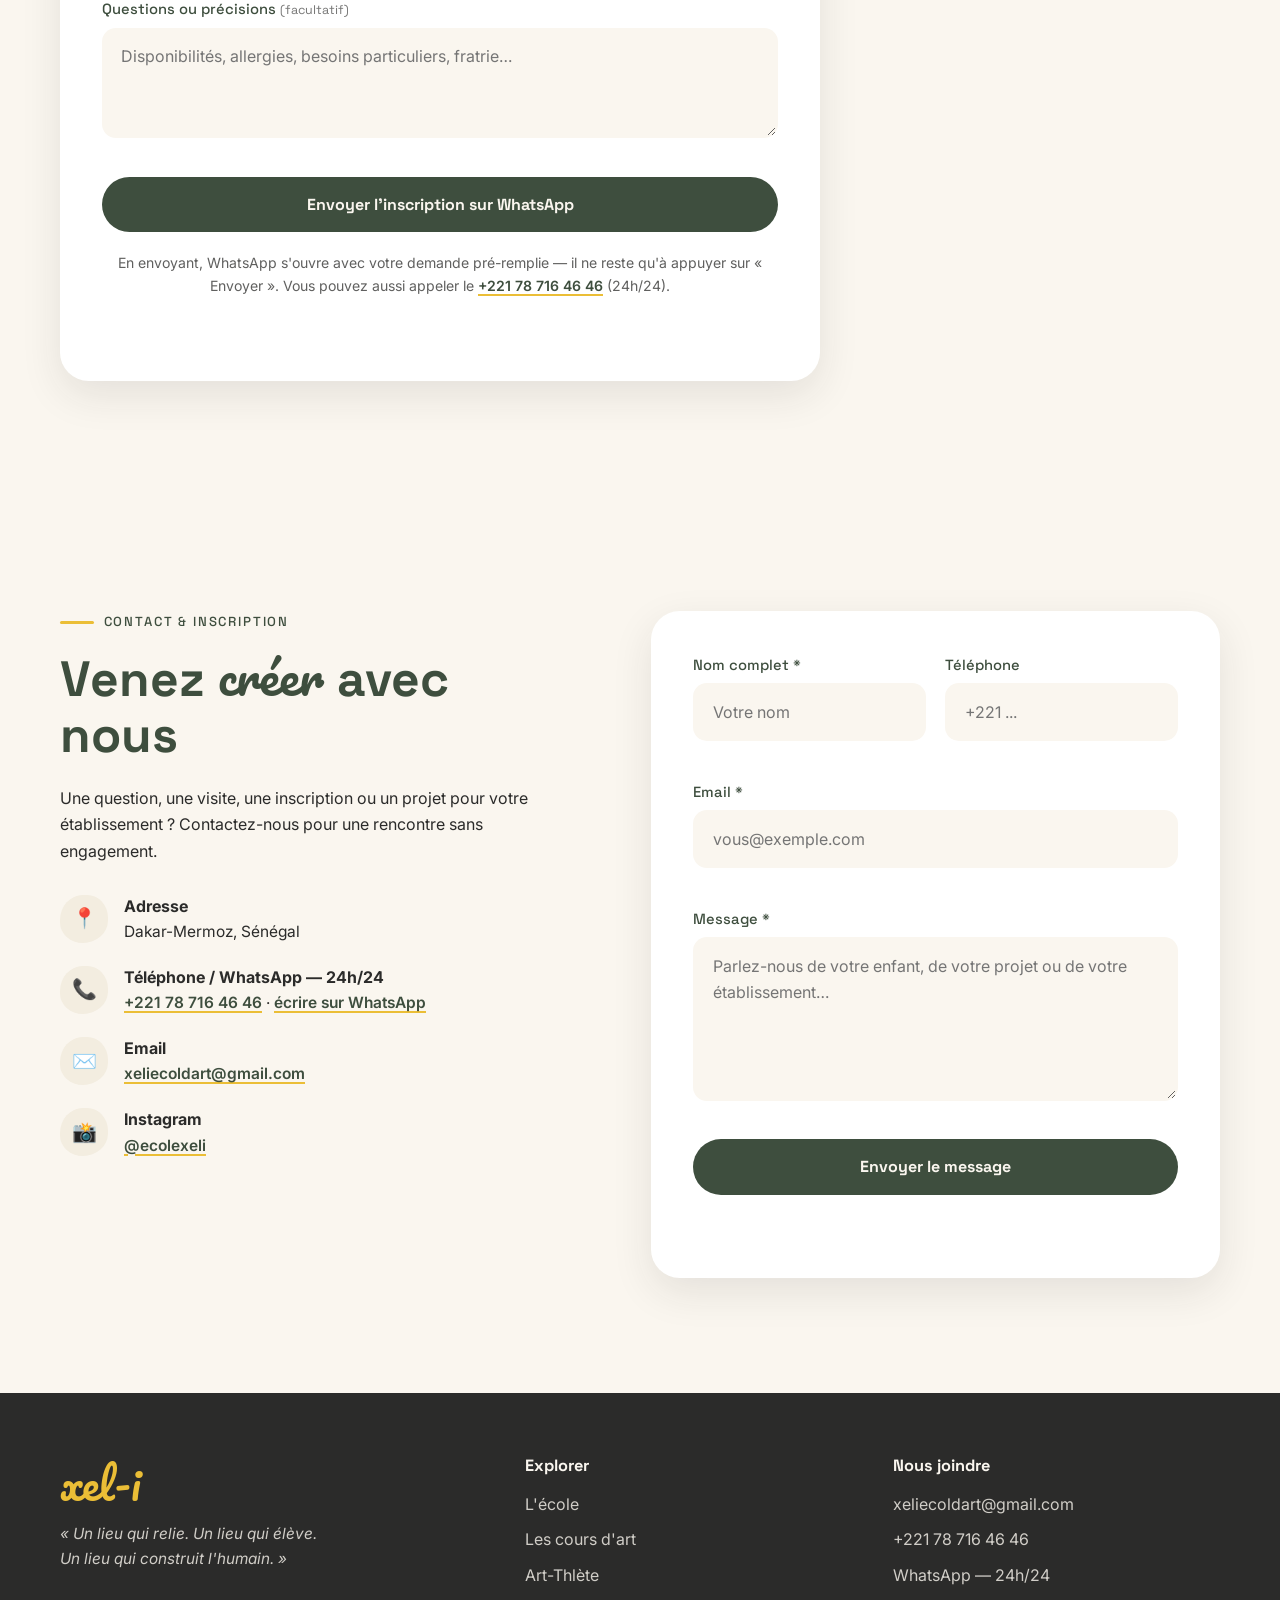
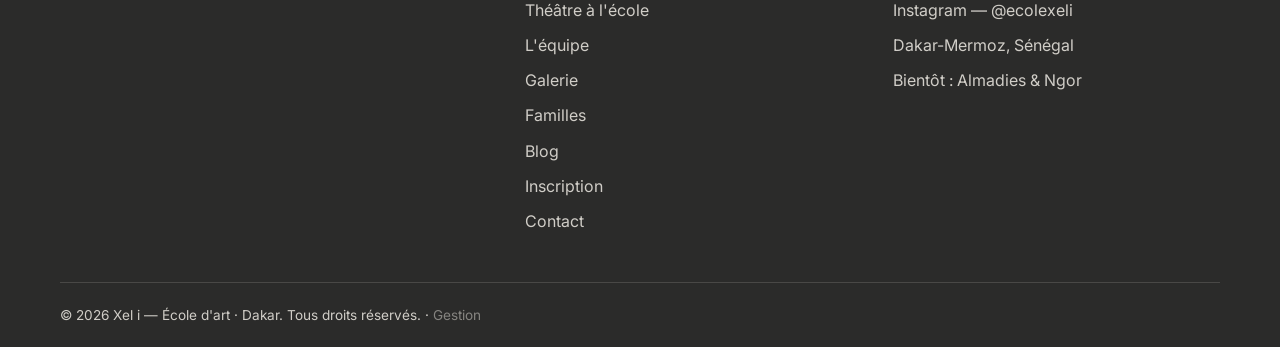
==== commit a04b7bba: "Blog : pages publiques (liste + article) et espace de gestion avec connexion - blog.html : liste des" ====
--- a/index.html
+++ b/index.html
@@ -44,6 +44,7 @@
           <li><a href="#artthlete" class="nav__link">Art-Thlète</a></li>
           <li><a href="#theatre" class="nav__link">Théâtre</a></li>
           <li><a href="#galerie" class="nav__link">Galerie</a></li>
+          <li><a href="blog.html" class="nav__link">Blog</a></li>
           <li><a href="#inscription" class="nav__link nav__link--cta">S'inscrire</a></li>
         </ul>
       </nav>
@@ -848,6 +849,7 @@
           <li><a href="#equipe">L'équipe</a></li>
           <li><a href="#galerie">Galerie</a></li>
           <li><a href="#familles">Familles</a></li>
+          <li><a href="blog.html">Blog</a></li>
           <li><a href="#inscription">Inscription</a></li>
           <li><a href="#contact">Contact</a></li>
         </ul>
@@ -865,7 +867,7 @@
       </div>
     </div>
     <div class="container footer__bottom">
-      <p>© 2026 Xel i — École d'art · Dakar. Tous droits réservés.</p>
+      <p>© 2026 Xel i — École d'art · Dakar. Tous droits réservés. · <a href="admin.html" class="footer__admin">Gestion</a></p>
     </div>
   </footer>
 
--- a/css/style.css
+++ b/css/style.css
@@ -1210,6 +1210,105 @@
 }
 .whatsapp-fab { animation: fab-pulse 3s ease-out infinite; }
 
+/* ---------- 15 quater. Blog (blog.html & article.html) ---------- */
+.blog-hero { padding-top: calc(var(--header-h) + clamp(2.5rem, 6vw, 4rem)); padding-bottom: 2.5rem; }
+.blog-hero h1 { max-width: none; }
+
+.blog-grid {
+  display: grid;
+  grid-template-columns: repeat(3, 1fr);
+  gap: 1.6rem;
+}
+.blog-card a { text-decoration: none; color: inherit; display: block; height: 100%; }
+.blog-card h2 { font-size: 1.25rem; margin-bottom: .5rem; color: var(--green); }
+.blog-card .atelier-card__body p { font-size: .95rem; }
+.blog-card .link-arrow { display: inline-block; margin-top: .8rem; font-size: .92rem; }
+.blog-card__img { position: relative; background: var(--pink-soft); display: grid; place-items: center; }
+.blog-card__img img { position: absolute; inset: 0; width: 100%; height: 100%; object-fit: cover; }
+.blog-card__fleur { font-size: 3rem; color: var(--pink); }
+.blog-card__meta {
+  font-family: var(--font-display);
+  font-weight: 500;
+  font-size: .82rem;
+  color: rgba(43, 43, 42, .65);
+  margin-bottom: .6rem;
+}
+.blog-card__cat {
+  background: rgba(235, 190, 54, .3);
+  color: var(--green);
+  border-radius: 999px;
+  padding: .18rem .7rem;
+}
+.blog-vide {
+  grid-column: 1 / -1;
+  text-align: center;
+  padding: 3rem 1rem;
+  color: rgba(43, 43, 42, .6);
+}
+
+/* Page article */
+.article { padding-top: calc(var(--header-h) + clamp(2rem, 5vw, 3.5rem)); }
+.article__container { max-width: 760px; }
+.article__retour { margin-bottom: 1.6rem; }
+.link-arrow-retour {
+  color: var(--green);
+  font-weight: 600;
+  font-family: var(--font-display);
+  text-decoration: none;
+  border-bottom: 2px solid var(--yellow);
+  transition: border-color .3s;
+}
+.link-arrow-retour:hover { border-color: var(--pink); }
+
+.article h1 {
+  font-size: clamp(1.8rem, 4.5vw, 2.7rem);
+  margin: .5rem 0 1.4rem;
+}
+.article__cover {
+  border-radius: calc(var(--radius) * 1.3);
+  overflow: hidden;
+  margin-bottom: 2rem;
+  border: 5px solid var(--white);
+  box-shadow: var(--shadow);
+}
+.article__cover img { width: 100%; height: auto; }
+
+.article__prose { font-size: 1.05rem; }
+.article__prose p { margin-bottom: 1.1rem; }
+.article__prose h2 {
+  font-size: 1.45rem;
+  margin: 1.8rem 0 .8rem;
+  position: relative;
+  padding-left: 1rem;
+}
+.article__prose h2::before {
+  content: "";
+  position: absolute;
+  left: 0; top: .2em; bottom: .2em;
+  width: 4px;
+  border-radius: 2px;
+  background: var(--yellow);
+}
+.article__prose h3 { font-size: 1.15rem; margin: 1.4rem 0 .6rem; }
+.article__prose ul { margin: 0 0 1.1rem 1.3rem; display: grid; gap: .4rem; list-style: disc; }
+.article__prose a {
+  color: var(--green);
+  font-weight: 600;
+  text-decoration-color: var(--yellow);
+  text-decoration-thickness: 2px;
+  text-underline-offset: 3px;
+}
+.article__prose a:hover { text-decoration-color: var(--pink); }
+.article__fin {
+  text-align: center;
+  color: var(--pink);
+  font-size: 1.6rem;
+  margin-top: 2.5rem;
+}
+
+.footer__admin { opacity: .55; }
+.footer__admin:hover { opacity: 1; }
+
 /* ---------- 16. Footer ---------- */
 .footer {
   background: var(--ink);
@@ -1250,6 +1349,7 @@
 @media (max-width: 1024px) {
   .cards--4 { grid-template-columns: repeat(2, 1fr); }
   .ateliers__grid { grid-template-columns: repeat(2, 1fr); }
+  .blog-grid { grid-template-columns: repeat(2, 1fr); }
 }
 
 @media (max-width: 860px) {
@@ -1287,6 +1387,7 @@
   .nav.open .nav__list li:nth-child(4) { animation-delay: .26s; }
   .nav.open .nav__list li:nth-child(5) { animation-delay: .32s; }
   .nav.open .nav__list li:nth-child(6) { animation-delay: .38s; }
+  .nav.open .nav__list li:nth-child(7) { animation-delay: .44s; }
 
   .hero { min-height: auto; }
   .hero__inner { grid-template-columns: 1fr; }
@@ -1311,6 +1412,8 @@
   .artthlete__badges { grid-template-columns: 1fr; }
 
   .slider__item { height: clamp(220px, 52vw, 320px); }
+
+  .blog-grid { grid-template-columns: 1fr; }
 
   .footer__grid { grid-template-columns: 1fr; gap: 2rem; }
 }
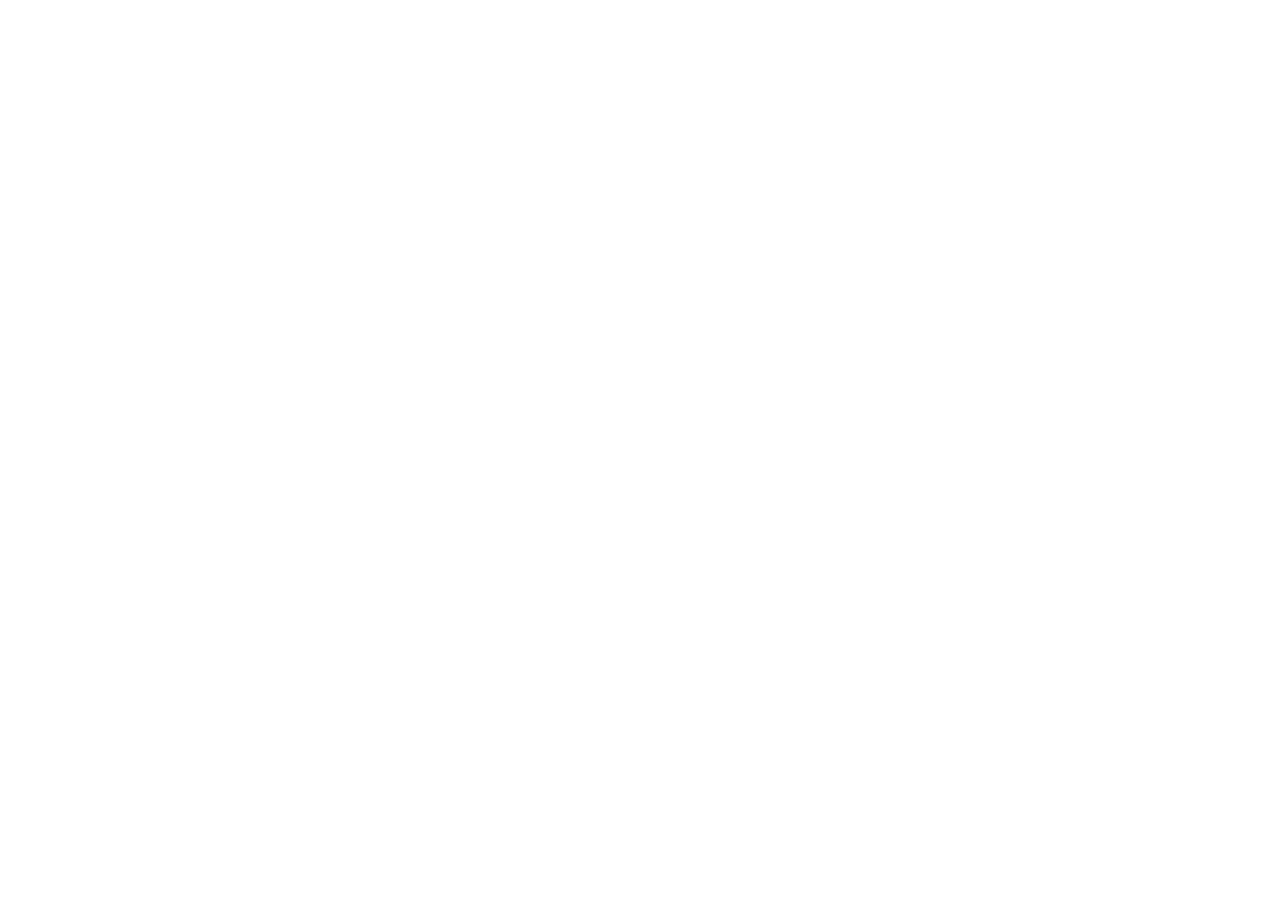
==== commit 5b4322b0: "Passage à la version React + intégration du contenu à jour Le site servi devient le build React (Rea" ====
--- a/index.html
+++ b/index.html
@@ -4,891 +4,39 @@
   <meta charset="UTF-8">
   <meta name="viewport" content="width=device-width, initial-scale=1.0">
 
-  <!-- ============ SEO ============ -->
+  <!-- ============ SEO (valeurs par défaut, surchargées par page) ============ -->
   <title>Xel i — École d'art à Dakar · Peinture, dessin, poterie, sculpture, calligraphie, crochet & théâtre</title>
   <meta name="description" content="Xel i, première école d'art extrascolaire du Sénégal, pour enfants et adultes. Peinture, dessin, poterie, sculpture, calligraphie, crochet et théâtre — et Art-Thlète, le programme qui allie art et sport. Dakar-Mermoz, bientôt aux Almadies et à Ngor.">
   <meta property="og:title" content="Xel i — École d'art · Dakar">
   <meta property="og:description" content="Première école d'art extrascolaire du Sénégal, pour enfants et adultes. Un lieu qui relie. Un lieu qui élève. Un lieu qui construit l'humain.">
   <meta property="og:type" content="website">
-  <meta property="og:url" content="https://ncheikha-bot.github.io/xel-i-site/">
   <meta property="og:image" content="https://ncheikha-bot.github.io/xel-i-site/assets/photos/atelier-peinture-fillette.jpg">
   <meta property="og:locale" content="fr_SN">
 
-  <link rel="icon" type="image/png" sizes="64x64" href="assets/logo/fleur-64.png">
-  <link rel="apple-touch-icon" href="assets/logo/fleur-180.png">
+  <link rel="icon" type="image/png" sizes="64x64" href="./assets/logo/fleur-64.png">
+  <link rel="apple-touch-icon" href="./assets/logo/fleur-180.png">
 
-  <!-- ============ Polices : Pacifico (logo/accents) · Space Grotesk (titres) · Inter (lecture) ============ -->
   <link rel="preconnect" href="https://fonts.googleapis.com">
   <link rel="preconnect" href="https://fonts.gstatic.com" crossorigin>
   <link href="https://fonts.googleapis.com/css2?family=Inter:wght@400;500;600&family=Pacifico&family=Space+Grotesk:wght@500;700&display=swap" rel="stylesheet">
 
-  <link rel="stylesheet" href="css/style.css">
+  <script>
+    /* Restaure la route d'origine encodée par public/404.html
+       (routes React sur un hébergement statique type GitHub Pages). */
+    (function () {
+      var l = window.location;
+      if (l.search[1] === "/") {
+        var route = l.search.slice(1).split("&").map(function (s) {
+          return s.replace(/~and~/g, "&");
+        }).join("?");
+        window.history.replaceState(null, null, l.pathname.slice(0, -1) + route + l.hash);
+      }
+    })();
+  </script>
+  <script type="module" crossorigin src="/xel-i-site/assets/index-DRypsGNg.js"></script>
+  <link rel="stylesheet" crossorigin href="/xel-i-site/assets/index-1slpPKkF.css">
 </head>
 <body>
-
-  <!-- ============ HEADER / NAVIGATION ============ -->
-  <header class="header" id="header">
-    <div class="header__inner">
-      <a href="#top" class="header__logo" aria-label="Xel i — retour en haut de page">
-        <img src="assets/logo/xel-i-logo.png" alt="Xel i — école d'art" width="884" height="349">
-      </a>
-
-      <button class="burger" id="burger" aria-expanded="false" aria-controls="nav" aria-label="Ouvrir le menu">
-        <span></span><span></span><span></span>
-      </button>
-
-      <nav class="nav" id="nav" aria-label="Navigation principale">
-        <ul class="nav__list">
-          <li><a href="#ecole" class="nav__link">L'école</a></li>
-          <li><a href="#ateliers" class="nav__link">Ateliers</a></li>
-          <li><a href="#artthlete" class="nav__link">Art-Thlète</a></li>
-          <li><a href="#theatre" class="nav__link">Théâtre</a></li>
-          <li><a href="#galerie" class="nav__link">Galerie</a></li>
-          <li><a href="blog.html" class="nav__link">Blog</a></li>
-          <li><a href="#inscription" class="nav__link nav__link--cta">S'inscrire</a></li>
-        </ul>
-      </nav>
-    </div>
-  </header>
-
-  <main id="top">
-
-    <!-- ============ HERO ============ -->
-    <section class="hero" aria-label="Introduction">
-      <!-- taches organiques décoratives -->
-      <svg class="hero__blob hero__blob--pink" viewBox="0 0 200 200" aria-hidden="true">
-        <path fill="currentColor" d="M45.7,-59.2C58.9,-49.5,69.1,-35.5,73.3,-19.7C77.6,-3.9,75.9,13.7,68.2,27.8C60.5,41.9,46.7,52.5,31.8,59.7C16.9,66.9,0.8,70.6,-15.5,68.3C-31.8,66,-48.3,57.7,-58.6,44.5C-68.9,31.3,-73,13.2,-71.6,-4.3C-70.2,-21.8,-63.3,-38.6,-51.3,-48.6C-39.3,-58.6,-22.2,-61.8,-4.1,-57.1C14,-52.4,32.5,-68.9,45.7,-59.2Z" transform="translate(100 100)"/>
-      </svg>
-      <svg class="hero__blob hero__blob--yellow" viewBox="0 0 200 200" aria-hidden="true">
-        <path fill="currentColor" d="M39.9,-51.9C54.3,-42.4,69.5,-32.2,74.6,-18.2C79.7,-4.2,74.7,13.7,66.1,28.9C57.5,44.1,45.2,56.7,30.5,62.8C15.8,68.9,-1.4,69.6,-17.6,64.9C-33.8,60.2,-49,50.1,-59.3,36.1C-69.6,22.1,-75,4.1,-71.8,-11.9C-68.6,-27.9,-56.8,-41.9,-43,-51.6C-29.2,-61.3,-14.6,-66.7,-0.2,-66.4C14.1,-66.2,25.5,-61.4,39.9,-51.9Z" transform="translate(100 100)"/>
-      </svg>
-
-      <div class="hero__inner">
-        <div class="hero__content">
-          <p class="hero__badge reveal-load" style="--d:.1s">
-            <svg width="14" height="14" viewBox="0 0 24 24" fill="none" aria-hidden="true"><path d="M12 21s-7-5.5-7-11a7 7 0 1 1 14 0c0 5.5-7 11-7 11Z" stroke="currentColor" stroke-width="2"/><circle cx="12" cy="10" r="2.5" fill="currentColor"/></svg>
-            Dakar-Mermoz&nbsp;·&nbsp;enfants &amp; adultes
-          </p>
-
-          <h1 class="hero__title" aria-label="Un lieu qui relie. Un lieu qui élève. Un lieu qui construit l'humain.">
-            <span class="line"><span class="word">Un&nbsp;lieu&nbsp;qui</span> <span class="word accent-underline">relie</span><span class="word">.</span></span>
-            <span class="line"><span class="word">Un&nbsp;lieu&nbsp;qui</span> <span class="word accent-underline accent-underline--pink">élève</span><span class="word">.</span></span>
-            <span class="line"><span class="word">Un</span> <span class="word">lieu</span> <span class="word">qui</span> <span class="word">construit</span></span>
-            <span class="line"><span class="word script">l'humain.</span></span>
-          </h1>
-
-          <p class="hero__text reveal-load" style="--d:.9s">
-            <strong>Xel i</strong> est la première école d'art extrascolaire du Sénégal, pour
-            enfants et adultes. Notre conviction : développer les compétences artistiques dès le
-            plus jeune âge — dans un monde où l'image prend de plus en plus de place, savoir la
-            créer est devenu indispensable.
-          </p>
-
-          <div class="hero__actions reveal-load" style="--d:1.05s">
-            <a href="#ecole" class="btn btn--primary">Découvrir l'école</a>
-            <a href="#inscription" class="btn btn--ghost">S'inscrire</a>
-          </div>
-        </div>
-
-        <div class="hero__visual reveal-load" style="--d:.5s">
-          <div class="hero__arch">
-            <img src="assets/photos/atelier-peinture-fillette.jpg"
-                 alt="Une petite élève de Xel i, entourée de pinceaux, concentrée sur sa peinture"
-                 width="1600" height="1067" fetchpriority="high" style="object-position: 62% center;">
-          </div>
-          <!-- trait de pinceau décoratif -->
-          <svg class="hero__scribble" viewBox="0 0 120 40" aria-hidden="true">
-            <path d="M4 30 C 25 8, 45 8, 60 22 S 95 38, 116 12" fill="none" stroke="currentColor" stroke-width="5" stroke-linecap="round"/>
-          </svg>
-        </div>
-      </div>
-    </section>
-
-    <!-- ============ MARQUEE / BANDEAU DÉFILANT ============ -->
-    <div class="marquee" aria-hidden="true">
-      <div class="marquee__track">
-        <span class="marquee__group">
-          Peinture <i class="fleur">✿</i> Dessin <i class="fleur">✿</i> Poterie <i class="fleur">✿</i> Sculpture <i class="fleur">✿</i> Calligraphie <i class="fleur">✿</i> Crochet <i class="fleur">✿</i> Théâtre <i class="fleur">✿</i> Enfants &amp; adultes <i class="fleur">✿</i>
-        </span>
-        <span class="marquee__group">
-          Peinture <i class="fleur">✿</i> Dessin <i class="fleur">✿</i> Poterie <i class="fleur">✿</i> Sculpture <i class="fleur">✿</i> Calligraphie <i class="fleur">✿</i> Crochet <i class="fleur">✿</i> Théâtre <i class="fleur">✿</i> Enfants &amp; adultes <i class="fleur">✿</i>
-        </span>
-      </div>
-    </div>
-
-    <!-- ============ L'ÉCOLE / LA VISION ============ -->
-    <section class="section vision" id="ecole">
-      <div class="container vision__grid">
-        <div class="vision__visual reveal">
-          <div class="vision__photo">
-            <img src="assets/photos/atelier-crochet-mains.jpg"
-                 alt="Gros plan sur les mains d'une élève apprenant le crochet à l'atelier"
-                 width="1066" height="1600" loading="lazy">
-          </div>
-          <figure class="vision__quote-card reveal" style="--d:.25s">
-            <blockquote>
-              « L'art est le <em>troisième œil</em> d'un peuple : sa conscience, son reflet, sa puissance. »
-            </blockquote>
-          </figure>
-        </div>
-
-        <div class="vision__content">
-          <p class="section__label reveal">La vision</p>
-          <h2 class="section__title reveal" style="--d:.08s">
-            L'art pour tous, <span class="script accent">dès le plus jeune âge</span>
-          </h2>
-          <p class="reveal" style="--d:.16s">
-            Xel i est née d'une conviction profonde : les compétences artistiques doivent être
-            accessibles à tous les enfants sénégalais, dès le plus jeune âge. Xel i n'est pas un
-            simple lieu d'activités — c'est un espace de construction intérieure, de construction
-            sociale et de découverte de soi, ancré dans les valeurs humanistes et la richesse
-            culturelle de l'Afrique de l'Ouest.
-          </p>
-          <p class="reveal" style="--d:.22s">
-            L'ambition est aujourd'hui plus large : devenir un espace artistique multiculturel et
-            multigénérationnel, avec des cours adaptés à chaque âge et des ateliers qui rassemblent
-            les familles autour de la création. Et pour être au plus proche des familles, Xel i
-            veut ouvrir des écoles partout au Sénégal.
-          </p>
-
-          <p class="ouvertures reveal" style="--d:.26s">
-            <span class="ouvertures__pin" aria-hidden="true">📍</span>
-            <span><strong>Bientôt près de chez vous :</strong> prochaines ouvertures aux
-            <strong>Almadies</strong> et à <strong>Ngor</strong>.</span>
-          </p>
-
-          <ul class="stats reveal" style="--d:.3s">
-            <li class="stat">
-              <span class="stat__num"><span data-count="1">1</span><sup>ʳᵉ</sup></span>
-              <span class="stat__label">école d'art extrascolaire du Sénégal, enfants &amp; adultes</span>
-            </li>
-            <li class="stat">
-              <span class="stat__num"><span data-count="7">7</span> disciplines</span>
-              <span class="stat__label">de la peinture au théâtre, en passant par la calligraphie</span>
-            </li>
-            <li class="stat">
-              <span class="stat__num">dès <span data-count="2">2</span> ans ½</span>
-              <span class="stat__label">avec Art-Thlète à Mermoz — et des cours pour adultes</span>
-            </li>
-          </ul>
-        </div>
-      </div>
-    </section>
-
-    <!-- ============ VALEURS ============ -->
-    <section class="section section--tinted valeurs" id="valeurs">
-      <div class="container">
-        <p class="section__label reveal">Nos valeurs fondatrices</p>
-        <h2 class="section__title reveal" style="--d:.08s">
-          Révéler, accompagner, <span class="script accent">soutenir</span>
-        </h2>
-        <p class="section__intro reveal" style="--d:.14s">
-          Chez Xel i, nous croyons que chaque enfant porte en lui une intelligence créative, une
-          sensibilité unique et un potentiel d'expression profond. Notre rôle n'est pas de formater.
-        </p>
-
-        <ul class="cards cards--4">
-          <li class="card reveal" style="--d:0s">
-            <span class="card__icon" aria-hidden="true">🎨</span>
-            <h3>Accessibilité</h3>
-            <p>L'art pour tous, dès 3 ans, partout au Sénégal. L'art n'est pas réservé à une élite : c'est une discipline à part entière, un outil de construction personnelle et collective.</p>
-          </li>
-          <li class="card reveal" style="--d:.1s">
-            <span class="card__icon" aria-hidden="true">🤝</span>
-            <h3>Collaboration profonde</h3>
-            <p>Nous ne sommes pas un prestataire. Nous sommes un partenaire engagé, convaincu que l'art transforme l'enfant de l'intérieur.</p>
-          </li>
-          <li class="card reveal" style="--d:.2s">
-            <span class="card__icon" aria-hidden="true">🌱</span>
-            <h3>Impact réel &amp; durable</h3>
-            <p>Créativité, confiance en soi, concentration, bien-être émotionnel — l'art agit profondément sur le développement global de l'enfant.</p>
-          </li>
-          <li class="card reveal" style="--d:.3s">
-            <span class="card__icon" aria-hidden="true">🕊️</span>
-            <h3>Expression libre</h3>
-            <p>Valoriser la création, le regard et la parole de chaque enfant. Nous n'imposons pas un modèle à reproduire : nous accompagnons un cheminement singulier.</p>
-          </li>
-        </ul>
-      </div>
-    </section>
-
-    <!-- ============ PÉDAGOGIE ============ -->
-    <section class="section pedagogie" id="pedagogie">
-      <div class="container">
-        <div class="pedagogie__head">
-          <div>
-            <p class="section__label reveal">Notre approche pédagogique</p>
-            <h2 class="section__title reveal" style="--d:.08s">
-              La liberté dans un <span class="accent-underline accent-underline--pink">cadre sécurisant</span>
-            </h2>
-          </div>
-          <p class="section__intro reveal" style="--d:.14s">
-            Chaque atelier Xel i est pensé comme un espace d'exploration, de liberté et de
-            bienveillance. Nous ne cherchons pas à produire des artistes : nous accompagnons
-            des enfants qui grandissent.
-          </p>
-        </div>
-
-        <ul class="cards cards--3">
-          <li class="card card--line reveal" style="--d:0s">
-            <span class="card__num" aria-hidden="true">01</span>
-            <h3>Progression</h3>
-            <p>Chaque programme est structuré sur 6 mois, du geste libre à la création autonome. Chaque étape a du sens et s'appuie sur la précédente.</p>
-          </li>
-          <li class="card card--line reveal" style="--d:.12s">
-            <span class="card__num" aria-hidden="true">02</span>
-            <h3>Adaptation</h3>
-            <p>Les activités sont ajustées à l'âge, au niveau et aux besoins de chaque enfant. L'erreur est valorisée comme étape normale du cheminement créatif.</p>
-          </li>
-          <li class="card card--line reveal" style="--d:.24s">
-            <span class="card__num" aria-hidden="true">03</span>
-            <h3>Valorisation</h3>
-            <p>Chaque enfant repart avec ses créations. Le processus prime sur le résultat. Chaque progrès, même petit, est reconnu, nommé et célébré.</p>
-          </li>
-        </ul>
-
-        <div class="competences reveal">
-          <h3 class="competences__title">Ce que l'art développe <span class="script accent">concrètement</span></h3>
-          <ul class="competences__list">
-            <li class="reveal" style="--d:0s">
-              <span class="chip" aria-hidden="true">🧠</span>
-              <div><strong>Cognitives</strong><p>Concentration, attention, pensée critique, autonomie, mémoire, motricité fine.</p></div>
-            </li>
-            <li class="reveal" style="--d:.08s">
-              <span class="chip" aria-hidden="true">❤️</span>
-              <div><strong>Émotionnelles</strong><p>Gestion des émotions, conscience de soi, confiance en soi et dans les autres.</p></div>
-            </li>
-            <li class="reveal" style="--d:.16s">
-              <span class="chip" aria-hidden="true">🤝</span>
-              <div><strong>Sociales</strong><p>Travail en groupe, écoute, respect de l'autre, compréhension de soi et du groupe.</p></div>
-            </li>
-            <li class="reveal" style="--d:.24s">
-              <span class="chip" aria-hidden="true">🌍</span>
-              <div><strong>Culturelles</strong><p>Ancrage identitaire, ouverture au monde, sens esthétique, histoire de l'art.</p></div>
-            </li>
-          </ul>
-        </div>
-      </div>
-    </section>
-
-    <!-- ============ ATELIERS ============ -->
-    <section class="section section--tinted ateliers" id="ateliers">
-      <div class="container">
-        <p class="section__label reveal">Nos cours d'art</p>
-        <h2 class="section__title reveal" style="--d:.08s">
-          7 disciplines pour <span class="script accent">grandir en créant</span>
-        </h2>
-        <p class="section__intro reveal" style="--d:.14s">
-          Une formule accessible qui ouvre l'accès à de nombreuses disciplines — pour les enfants,
-          et aussi pour les adultes.
-        </p>
-
-        <ul class="ateliers__grid">
-          <li class="atelier-card reveal" style="--d:0s">
-            <div class="atelier-card__img">
-              <img src="assets/photos/atelier-peinture-toile.jpg"
-                   alt="Une élève aux longues tresses peint une sirène sur sa toile bleue"
-                   width="1600" height="1066" loading="lazy">
-            </div>
-            <div class="atelier-card__body">
-              <h3>Peinture</h3>
-              <p>Liberté de création : choix des couleurs, des formes, de l'interprétation et de l'expérimentation — le geste libre avant tout.</p>
-            </div>
-          </li>
-
-          <li class="atelier-card reveal" style="--d:.08s">
-            <div class="atelier-card__img">
-              <img src="assets/photos/atelier-dessin-regle.jpg"
-                   alt="Un élève trace ses repères à la règle avant de dessiner"
-                   width="1066" height="1600" loading="lazy" style="object-position: center 38%;">
-            </div>
-            <div class="atelier-card__body">
-              <h3>Dessin</h3>
-              <p>Le regard avant le trait : observation, repères et perspective — les fondations de toutes les autres disciplines.</p>
-            </div>
-          </li>
-
-          <li class="atelier-card reveal" style="--d:.16s">
-            <div class="atelier-card__img">
-              <img src="assets/photos/atelier-poterie-pots.jpg"
-                   alt="Trois pots fraîchement peints en rose, rouge et violet sèchent au soleil de l'atelier"
-                   width="1066" height="1600" loading="lazy" style="object-position: center 62%;">
-            </div>
-            <div class="atelier-card__body">
-              <h3>Poterie &amp; sculpture</h3>
-              <p>La matière prend forme entre les mains : modelage, volumes, motricité fine et patience du geste.</p>
-            </div>
-          </li>
-
-          <li class="atelier-card reveal" style="--d:.24s">
-            <div class="atelier-card__img atelier-card__img--illu" aria-hidden="true">
-              <!-- Illustration calligraphie aux couleurs de la charte -->
-              <svg viewBox="0 0 300 200" role="img" aria-label="Illustration d'un trait de calligraphie">
-                <circle cx="240" cy="52" r="34" fill="#DFB0CD" opacity=".5"/>
-                <circle cx="55" cy="150" r="26" fill="#EBBE36" opacity=".45"/>
-                <path d="M40 130 C 80 40, 120 40, 150 95 S 215 165, 262 78"
-                      fill="none" stroke="#3E4E3E" stroke-width="14" stroke-linecap="round"/>
-                <path d="M40 130 C 80 40, 120 40, 150 95"
-                      fill="none" stroke="#EBBE36" stroke-width="5" stroke-linecap="round" opacity=".85"/>
-                <circle cx="268" cy="66" r="7" fill="#3E4E3E"/>
-              </svg>
-            </div>
-            <div class="atelier-card__body">
-              <h3>Calligraphie</h3>
-              <p>L'élégance du trait : rythme, précision et concentration — l'écriture devient un art à part entière.</p>
-            </div>
-          </li>
-
-          <li class="atelier-card reveal" style="--d:.32s">
-            <div class="atelier-card__img">
-              <img src="assets/photos/atelier-crochet-enfant.jpg"
-                   alt="Une encadrante guide les mains d'une petite élève qui apprend le crochet"
-                   width="1600" height="1066" loading="lazy">
-            </div>
-            <div class="atelier-card__body">
-              <h3>Crochet &amp; arts textiles</h3>
-              <p>Des ateliers qui rassemblent les générations autour du fil — concentration, minutie et fierté de l'objet fini.</p>
-            </div>
-          </li>
-
-          <li class="atelier-card atelier-card--theatre reveal" style="--d:.4s">
-            <div class="atelier-card__img atelier-card__img--illu" aria-hidden="true">
-              <!-- Illustration masques de théâtre aux couleurs de la charte -->
-              <svg viewBox="0 0 300 200" role="img" aria-label="Illustration de masques de théâtre">
-                <circle cx="70" cy="55" r="38" fill="#DFB0CD" opacity=".55"/>
-                <circle cx="245" cy="150" r="30" fill="#EBBE36" opacity=".5"/>
-                <g transform="rotate(-8 120 100)">
-                  <ellipse cx="120" cy="100" rx="46" ry="56" fill="#EBBE36"/>
-                  <circle cx="104" cy="88" r="6" fill="#3E4E3E"/>
-                  <circle cx="136" cy="88" r="6" fill="#3E4E3E"/>
-                  <path d="M100 118 Q120 138 140 118" stroke="#3E4E3E" stroke-width="6" fill="none" stroke-linecap="round"/>
-                </g>
-                <g transform="rotate(10 195 105)">
-                  <ellipse cx="195" cy="105" rx="42" ry="52" fill="#DFB0CD"/>
-                  <circle cx="181" cy="94" r="5.5" fill="#3E4E3E"/>
-                  <circle cx="209" cy="94" r="5.5" fill="#3E4E3E"/>
-                  <path d="M179 132 Q195 118 211 132" stroke="#3E4E3E" stroke-width="6" fill="none" stroke-linecap="round"/>
-                </g>
-                <path d="M30 170 C 60 150, 90 185, 130 170" stroke="#3E4E3E" stroke-width="4" fill="none" stroke-linecap="round"/>
-              </svg>
-            </div>
-            <div class="atelier-card__body">
-              <h3>Théâtre</h3>
-              <p>Corps, voix et présence : l'enfant découvre qu'il a quelque chose à dire au monde. <a class="link-arrow" href="#theatre">Voir le programme théâtre</a></p>
-            </div>
-          </li>
-        </ul>
-
-        <p class="ateliers__adultes reveal">
-          <span aria-hidden="true">🎨</span>
-          <strong>Et pour les adultes ?</strong> Des cours de dessin et de peinture sont ouverts —
-          pour l'instant ! D'autres disciplines arrivent.
-        </p>
-      </div>
-    </section>
-
-    <!-- ============ ART-THLÈTE (programme signature art + sport) ============ -->
-    <section class="section artthlete" id="artthlete">
-      <div class="container artthlete__grid">
-        <div class="artthlete__content">
-          <p class="section__label reveal">Programme signature</p>
-          <h2 class="section__title reveal" style="--d:.08s">
-            <span class="script accent">Art-Thlète</span>, quand l'artiste rencontre l'athlète
-          </h2>
-          <p class="reveal" style="--d:.16s">
-            La fusion d'<em>artiste</em> et d'<em>athlète</em> : un programme unique qui allie
-            art et sport pour développer l'enfant — le corps et la créativité grandissent ensemble.
-          </p>
-          <ul class="artthlete__badges reveal" style="--d:.22s">
-            <li>
-              <span class="chip" aria-hidden="true">🏝️</span>
-              <div><strong>Cet été sur l'île de Ngor</strong><p>pour les 6 à 18 ans</p></div>
-            </li>
-            <li>
-              <span class="chip" aria-hidden="true">🏠</span>
-              <div><strong>À Mermoz</strong><p>dès 2 ans et demi</p></div>
-            </li>
-          </ul>
-          <div class="hero__actions reveal" style="--d:.28s">
-            <a href="https://wa.me/221787164646?text=Bonjour%20Xel%20i%20!%20Je%20souhaite%20des%20informations%20sur%20le%20programme%20Art-Thl%C3%A8te." class="btn btn--primary" target="_blank" rel="noopener">Inscrire mon enfant sur WhatsApp</a>
-            <a href="#contact" class="btn btn--ghost">Poser une question</a>
-          </div>
-        </div>
-
-        <div class="artthlete__visual reveal" style="--d:.15s">
-          <div class="artthlete__photo">
-            <img src="assets/photos/artthlete-fresque-plage.jpg"
-                 alt="En plein air, un jeune élève peint une grande fresque de plage sénégalaise"
-                 width="1600" height="1066" loading="lazy">
-          </div>
-          <p class="artthlete__sticker script" aria-hidden="true">art + sport&nbsp;!</p>
-        </div>
-      </div>
-    </section>
-
-    <!-- ============ THÉÂTRE À L'ÉCOLE (offre établissements) ============ -->
-    <section class="section section--dark theatre" id="theatre">
-      <div class="container">
-        <div class="theatre__head">
-          <p class="section__label section__label--light reveal">🎭 Le théâtre à l'école</p>
-          <h2 class="section__title reveal" style="--d:.08s">
-            « Sur scène comme dans la vie — <span class="script accent-yellow">l'enfant qui ose</span> est l'enfant qui grandit. »
-          </h2>
-          <p class="section__intro reveal" style="--d:.14s">
-            Le théâtre est l'une des disciplines les plus complètes pour le développement de l'enfant.
-            Pratiqué régulièrement, il ne lui apprend pas à jouer un rôle — il lui apprend à se
-            connaître, à s'exprimer et à habiter le monde avec confiance et présence.
-          </p>
-        </div>
-
-        <ul class="cards cards--4 cards--on-dark">
-          <li class="card reveal" style="--d:0s">
-            <span class="card__icon" aria-hidden="true">🗣️</span>
-            <h3>Expression orale &amp; confiance</h3>
-            <p>Prendre la parole, projeter sa voix, structurer ses idées — des compétences qui se transfèrent dans toutes les matières et dans la vie.</p>
-          </li>
-          <li class="card reveal" style="--d:.1s">
-            <span class="card__icon" aria-hidden="true">❤️</span>
-            <h3>Intelligence émotionnelle</h3>
-            <p>Identifier, nommer et incarner des émotions : l'enfant développe une conscience fine de lui-même et de l'autre.</p>
-          </li>
-          <li class="card reveal" style="--d:.2s">
-            <span class="card__icon" aria-hidden="true">🤝</span>
-            <h3>Esprit d'équipe &amp; écoute</h3>
-            <p>Le jeu théâtral est collectif : écoute, respect du rythme de l'autre et co-construction — un vrai laboratoire du vivre-ensemble.</p>
-          </li>
-          <li class="card reveal" style="--d:.3s">
-            <span class="card__icon" aria-hidden="true">🧠</span>
-            <h3>Concentration &amp; mémoire</h3>
-            <p>Apprendre un texte, tenir un rôle, réagir à l'imprévu : des ressources cognitives profondes mobilisées de façon ludique.</p>
-          </li>
-        </ul>
-
-        <div class="theatre__programme reveal">
-          <h3>Un programme de <span class="script accent-yellow">6 mois</span> qui couvre :</h3>
-          <ul class="tags">
-            <li>🏃 Corps en mouvement</li>
-            <li>😊 Jeux d'émotions</li>
-            <li>🎤 La voix &amp; l'intonation</li>
-            <li>🦁 Imitation &amp; personnages</li>
-            <li>📖 Histoires jouées</li>
-            <li>🤲 Improvisation guidée</li>
-            <li>🌟 Travail collectif</li>
-            <li>🎭 Mini-spectacle final</li>
-          </ul>
-        </div>
-
-        <div class="theatre__offer reveal">
-          <div class="theatre__offer-text">
-            <h3>Vous dirigez un établissement scolaire&nbsp;?</h3>
-            <p>
-              Xel i intègre des ateliers hebdomadaires de théâtre à votre programme et prend tout en
-              charge : <strong>intervenant qualifié, conception des séances, matériel et suivi
-              pédagogique</strong>. Vous fournissez simplement un espace disponible. Chaque programme
-              se clôt sur une représentation devant les familles — un moment de fierté partagée.
-            </p>
-            <a href="#contact" class="btn btn--yellow">Demander une rencontre sans engagement</a>
-          </div>
-        </div>
-      </div>
-    </section>
-
-    <!-- ============ L'ÉQUIPE ============ -->
-    <section class="section section--tinted equipe" id="equipe">
-      <div class="container equipe__grid">
-        <div class="equipe__visual reveal">
-          <div class="equipe__photo-main">
-            <img src="assets/photos/equipe-sculpture-prof.jpg"
-                 alt="Un professeur de Xel i sculpte une tête en argile pendant qu'une élève travaille à ses côtés"
-                 width="1600" height="1066" loading="lazy">
-          </div>
-          <div class="equipe__photo-small reveal" style="--d:.2s">
-            <img src="assets/photos/equipe-accompagnement-peinture.jpg"
-                 alt="Un professeur guide le pinceau d'un jeune élève devant sa toile"
-                 width="1066" height="1600" loading="lazy">
-          </div>
-        </div>
-
-        <div class="equipe__content">
-          <p class="section__label reveal">L'équipe</p>
-          <h2 class="section__title reveal" style="--d:.08s">
-            Jeune, passionnée, <span class="script accent">diplômée des Beaux-Arts</span>
-          </h2>
-          <p class="reveal" style="--d:.16s">
-            Nos professeurs sont diplômés des Beaux-Arts, jeunes et passionnés. Plus qu'une
-            école, Xel i est un lieu de vie où les enfants grandissent ensemble — entourés
-            d'adultes qui aiment profondément leur métier.
-          </p>
-          <p class="reveal" style="--d:.22s">
-            Une question, un doute, une inscription de dernière minute ? L'équipe est très
-            réactive par appel et WhatsApp, à toute heure.
-          </p>
-          <div class="hero__actions reveal" style="--d:.28s">
-            <a href="https://wa.me/221787164646?text=Bonjour%20Xel%20i%20!" class="btn btn--primary" target="_blank" rel="noopener">Écrire sur WhatsApp — 24h/24</a>
-          </div>
-        </div>
-      </div>
-    </section>
-
-    <!-- ============ GALERIE ============ -->
-    <section class="section galerie" id="galerie">
-      <div class="container">
-        <p class="section__label reveal">La vie de l'école</p>
-        <div class="galerie__head">
-          <h2 class="section__title reveal" style="--d:.08s">
-            Dans nos ateliers, <span class="script accent">en images</span>
-          </h2>
-          <div class="slider__controls reveal" style="--d:.16s">
-            <button type="button" class="slider__btn" id="slider-prev" aria-label="Photos précédentes">&#8592;</button>
-            <button type="button" class="slider__btn" id="slider-next" aria-label="Photos suivantes">&#8594;</button>
-          </div>
-        </div>
-      </div>
-
-      <div class="slider reveal" style="--d:.2s">
-        <ul class="slider__track" id="slider-track" tabindex="0" aria-label="Galerie photos de l'école — utilisez les flèches pour faire défiler">
-          <li class="slider__item">
-            <button type="button" class="galerie__btn" data-full="assets/photos/equipe-sculpture-prof.jpg" aria-label="Agrandir : professeur sculptant une tête en argile">
-              <img src="assets/photos/equipe-sculpture-prof.jpg" alt="Professeur de Xel i sculptant une tête en argile dans l'atelier" width="1600" height="1066" loading="lazy">
-            </button>
-          </li>
-          <li class="slider__item">
-            <button type="button" class="galerie__btn" data-full="assets/photos/oeuvres-eleves.jpg" aria-label="Agrandir : œuvres des élèves en sequins, perles et boutons">
-              <img src="assets/photos/oeuvres-eleves.jpg" alt="Trois portraits créés par les élèves en sequins, perles et boutons" width="1066" height="1600" loading="lazy">
-            </button>
-          </li>
-          <li class="slider__item">
-            <button type="button" class="galerie__btn" data-full="assets/photos/atelier-peinture-toile.jpg" aria-label="Agrandir : élève peignant sa toile">
-              <img src="assets/photos/atelier-peinture-toile.jpg" alt="Élève aux longues tresses peignant une sirène sur toile bleue" width="1600" height="1066" loading="lazy">
-            </button>
-          </li>
-          <li class="slider__item">
-            <button type="button" class="galerie__btn" data-full="assets/photos/atelier-groupe-natte.jpg" aria-label="Agrandir : séance de dessin sur la natte">
-              <img src="assets/photos/atelier-groupe-natte.jpg" alt="Professeur et enfants réunis sur la natte pour une séance de dessin" width="1066" height="1600" loading="lazy">
-            </button>
-          </li>
-          <li class="slider__item">
-            <button type="button" class="galerie__btn" data-full="assets/photos/artthlete-fresque-plage.jpg" aria-label="Agrandir : fresque peinte en plein air">
-              <img src="assets/photos/artthlete-fresque-plage.jpg" alt="Jeune élève peignant une fresque de plage en plein air" width="1600" height="1066" loading="lazy">
-            </button>
-          </li>
-          <li class="slider__item">
-            <button type="button" class="galerie__btn" data-full="assets/photos/atelier-sculpture-artiste.jpg" aria-label="Agrandir : artiste encadrant modelant l'argile">
-              <img src="assets/photos/atelier-sculpture-artiste.jpg" alt="Artiste encadrant de Xel i concentré sur une sculpture en argile" width="1600" height="1066" loading="lazy">
-            </button>
-          </li>
-          <li class="slider__item">
-            <button type="button" class="galerie__btn" data-full="assets/photos/atelier-crochet-mains.jpg" aria-label="Agrandir : apprentissage du crochet">
-              <img src="assets/photos/atelier-crochet-mains.jpg" alt="Mains d'une élève réalisant une chaînette au crochet" width="1066" height="1600" loading="lazy">
-            </button>
-          </li>
-          <li class="slider__item">
-            <button type="button" class="galerie__btn" data-full="assets/photos/atelier-collage-fleur.jpg" aria-label="Agrandir : collage d'une fleur en papier">
-              <img src="assets/photos/atelier-collage-fleur.jpg" alt="Enfant réalisant le collage d'une fleur peinte en papier découpé" width="1600" height="1066" loading="lazy">
-            </button>
-          </li>
-          <li class="slider__item">
-            <button type="button" class="galerie__btn" data-full="assets/photos/atelier-poterie-pots.jpg" aria-label="Agrandir : pots peints à l'atelier poterie">
-              <img src="assets/photos/atelier-poterie-pots.jpg" alt="Pots fraîchement peints en rose, rouge et violet séchant au soleil" width="1066" height="1600" loading="lazy">
-            </button>
-          </li>
-          <li class="slider__item">
-            <button type="button" class="galerie__btn" data-full="assets/photos/atelier-peinture-petite-enfance.jpg" aria-label="Agrandir : atelier peinture des tout-petits">
-              <img src="assets/photos/atelier-peinture-petite-enfance.jpg" alt="Encadrante peignant un ciel étoilé avec une toute petite élève" width="1600" height="1066" loading="lazy">
-            </button>
-          </li>
-          <li class="slider__item">
-            <button type="button" class="galerie__btn" data-full="assets/photos/atelier-modelage-mains.jpg" aria-label="Agrandir : enfant modelant l'argile">
-              <img src="assets/photos/atelier-modelage-mains.jpg" alt="Mains d'un enfant façonnant l'argile sur la table de l'atelier" width="1600" height="1066" loading="lazy">
-            </button>
-          </li>
-          <li class="slider__item">
-            <button type="button" class="galerie__btn" data-full="assets/photos/atelier-sequins-artiste.jpg" aria-label="Agrandir : portrait rehaussé de sequins">
-              <img src="assets/photos/atelier-sequins-artiste.jpg" alt="Un artiste rehausse de sequins le portrait d'une femme au chapeau" width="1600" height="1066" loading="lazy">
-            </button>
-          </li>
-          <li class="slider__item">
-            <button type="button" class="galerie__btn" data-full="assets/photos/equipe-dessin-sol.jpg" aria-label="Agrandir : professeur dessinant au sol avec les enfants">
-              <img src="assets/photos/equipe-dessin-sol.jpg" alt="Professeur au bonnet traditionnel dessinant au sol avec les enfants" width="1066" height="1600" loading="lazy">
-            </button>
-          </li>
-          <li class="slider__item">
-            <button type="button" class="galerie__btn" data-full="assets/photos/atelier-crochet-groupe.jpg" aria-label="Agrandir : atelier crochet en groupe">
-              <img src="assets/photos/atelier-crochet-groupe.jpg" alt="Atelier de crochet en groupe autour de la table colorée" width="1600" height="1066" loading="lazy">
-            </button>
-          </li>
-          <li class="slider__item slider__item--cta">
-            <a class="galerie__insta" href="https://instagram.com/ecolexeli" target="_blank" rel="noopener">
-              <span class="galerie__insta-icon" aria-hidden="true">✿</span>
-              <span>Suivez la vie de l'école<br><strong>@ecolexeli</strong></span>
-            </a>
-          </li>
-        </ul>
-      </div>
-    </section>
-
-    <!-- ============ FAMILLES ============ -->
-    <section class="section section--tinted familles" id="familles">
-      <div class="container familles__grid">
-        <div class="familles__content">
-          <p class="section__label reveal">L'alliance avec les familles</p>
-          <h2 class="section__title reveal" style="--d:.08s">
-            Grandir, <span class="script accent">ensemble</span>
-          </h2>
-          <p class="reveal" style="--d:.14s">
-            Les parents sont les premiers éducateurs de leurs enfants. Xel i reconnaît pleinement ce
-            rôle et s'engage à construire avec eux une véritable alliance éducative, fondée sur la
-            confiance, le dialogue et le respect mutuel. Les parents connaissent leur enfant de
-            l'extérieur&nbsp;; nous l'accompagnons de l'intérieur.
-          </p>
-          <ul class="checklist reveal" style="--d:.2s">
-            <li>Un dialogue régulier après chaque cours</li>
-            <li>Partager les évolutions de l'enfant, sans notation</li>
-            <li>Respecter les choix familiaux et la diversité culturelle</li>
-            <li>Être accessibles et à l'écoute à tout moment</li>
-            <li>Soutenir la parentalité, sans jamais s'y substituer</li>
-          </ul>
-          <blockquote class="familles__quote reveal" style="--d:.26s">
-            « Nous ne promettons pas que votre enfant deviendra artiste. Nous nous engageons à
-            accompagner son épanouissement, à soutenir sa confiance et à favoriser le développement
-            d'un regard unique sur le monde. »
-          </blockquote>
-        </div>
-        <div class="familles__visual reveal" style="--d:.15s">
-          <div class="familles__photo">
-            <img src="assets/photos/atelier-crochet-groupe.jpg"
-                 alt="Petits et grands réunis autour de la table pour un atelier de crochet"
-                 width="1600" height="1066" loading="lazy" class="parallax" data-speed="0.08">
-          </div>
-        </div>
-      </div>
-    </section>
-
-    <!-- ============ INSCRIPTION ============ -->
-    <section class="section inscription" id="inscription">
-      <div class="container">
-        <div class="inscription__head">
-          <p class="section__label reveal">Inscription</p>
-          <h2 class="section__title reveal" style="--d:.08s">
-            Réservez votre place <span class="script accent">en 2 minutes</span>
-          </h2>
-          <p class="section__intro reveal" style="--d:.14s">
-            Remplissez le formulaire : votre demande part directement sur le WhatsApp de
-            l'école, et l'équipe vous répond à toute heure pour confirmer la place et les
-            horaires. Les cours ont lieu à Dakar-Mermoz.
-          </p>
-        </div>
-
-        <form class="form form--inscription reveal" style="--d:.2s" id="inscription-form" novalidate>
-          <fieldset class="form__group">
-            <legend>L'élève</legend>
-            <div class="form__row">
-              <div class="form__field">
-                <label for="i-eleve">Prénom &amp; nom de l'élève *</label>
-                <input type="text" id="i-eleve" name="eleve" required autocomplete="name" placeholder="Prénom et nom">
-                <span class="form__error" aria-live="polite"></span>
-              </div>
-              <div class="form__field">
-                <label for="i-age">Âge de l'élève *</label>
-                <input type="number" id="i-age" name="age" required min="2" max="99" inputmode="numeric" placeholder="Ex. 7">
-                <span class="form__error" aria-live="polite"></span>
-              </div>
-            </div>
-          </fieldset>
-
-          <fieldset class="form__group">
-            <legend>Le programme</legend>
-            <div class="form__field">
-              <label for="i-programme">Choisissez un cours ou un programme *</label>
-              <select id="i-programme" name="programme" required>
-                <option value="" selected disabled>— Sélectionner —</option>
-                <optgroup label="Cours d'art (enfants)">
-                  <option>Peinture</option>
-                  <option>Dessin</option>
-                  <option>Poterie &amp; sculpture</option>
-                  <option>Calligraphie</option>
-                  <option>Crochet &amp; arts textiles</option>
-                  <option>Théâtre</option>
-                </optgroup>
-                <optgroup label="Art-Thlète (art + sport)">
-                  <option>Art-Thlète — été sur l'île de Ngor (6-18 ans)</option>
-                  <option>Art-Thlète — Mermoz (dès 2 ans ½)</option>
-                </optgroup>
-                <optgroup label="Cours adultes">
-                  <option>Dessin (adultes)</option>
-                  <option>Peinture (adultes)</option>
-                </optgroup>
-              </select>
-              <span class="form__hint" id="i-programme-hint" aria-live="polite"></span>
-              <span class="form__error" aria-live="polite"></span>
-            </div>
-          </fieldset>
-
-          <fieldset class="form__group">
-            <legend>Le parent / tuteur</legend>
-            <p class="form__group-note">Ou vous-même, pour un cours adulte.</p>
-            <div class="form__row">
-              <div class="form__field">
-                <label for="i-parent">Nom complet *</label>
-                <input type="text" id="i-parent" name="parent" required autocomplete="name" placeholder="Votre nom">
-                <span class="form__error" aria-live="polite"></span>
-              </div>
-              <div class="form__field">
-                <label for="i-tel">Téléphone (WhatsApp) *</label>
-                <input type="tel" id="i-tel" name="telephone" required autocomplete="tel" placeholder="+221 ...">
-                <span class="form__error" aria-live="polite"></span>
-              </div>
-            </div>
-            <div class="form__field">
-              <label for="i-email">Email <small>(facultatif)</small></label>
-              <input type="email" id="i-email" name="email" autocomplete="email" placeholder="vous@exemple.com">
-              <span class="form__error" aria-live="polite"></span>
-            </div>
-          </fieldset>
-
-          <div class="form__field">
-            <label for="i-message">Questions ou précisions <small>(facultatif)</small></label>
-            <textarea id="i-message" name="message" rows="3"
-                      placeholder="Disponibilités, allergies, besoins particuliers, fratrie…"></textarea>
-            <span class="form__error" aria-live="polite"></span>
-          </div>
-
-          <button type="submit" class="btn btn--primary btn--full">
-            Envoyer l'inscription sur WhatsApp
-          </button>
-          <p class="form__note">
-            En envoyant, WhatsApp s'ouvre avec votre demande pré-remplie — il ne reste
-            qu'à appuyer sur « Envoyer ». Vous pouvez aussi appeler le
-            <a href="tel:+221787164646">+221 78 716 46 46</a> (24h/24).
-          </p>
-          <p class="form__status" aria-live="polite"></p>
-        </form>
-      </div>
-    </section>
-
-    <!-- ============ CONTACT ============ -->
-    <section class="section contact" id="contact">
-      <div class="container contact__grid">
-        <div class="contact__info">
-          <p class="section__label reveal">Contact &amp; inscription</p>
-          <h2 class="section__title reveal" style="--d:.08s">
-            Venez <span class="script accent">créer</span> avec nous
-          </h2>
-          <p class="reveal" style="--d:.14s">
-            Une question, une visite, une inscription ou un projet pour votre établissement&nbsp;?
-            Contactez-nous pour une rencontre sans engagement.
-          </p>
-
-          <ul class="contact__list reveal" style="--d:.2s">
-            <li>
-              <span class="chip" aria-hidden="true">📍</span>
-              <div><strong>Adresse</strong><p>Dakar-Mermoz, Sénégal</p></div>
-            </li>
-            <li>
-              <span class="chip" aria-hidden="true">📞</span>
-              <div><strong>Téléphone / WhatsApp — 24h/24</strong><p><a href="tel:+221787164646">+221 78 716 46 46</a> · <a href="https://wa.me/221787164646?text=Bonjour%20Xel%20i%20!" target="_blank" rel="noopener">écrire sur WhatsApp</a></p></div>
-            </li>
-            <li>
-              <span class="chip" aria-hidden="true">✉️</span>
-              <div><strong>Email</strong><p><a href="mailto:xeliecoldart@gmail.com">xeliecoldart@gmail.com</a></p></div>
-            </li>
-            <li>
-              <span class="chip" aria-hidden="true">📸</span>
-              <div><strong>Instagram</strong><p><a href="https://instagram.com/ecolexeli" target="_blank" rel="noopener">@ecolexeli</a></p></div>
-            </li>
-          </ul>
-        </div>
-
-        <!-- Formulaire — brancher sur Formspree : remplacer VOTRE_ID (voir README) -->
-        <form class="form reveal" style="--d:.15s" id="contact-form"
-              action="https://formspree.io/f/VOTRE_ID" method="POST" novalidate>
-          <div class="form__row">
-            <div class="form__field">
-              <label for="f-nom">Nom complet *</label>
-              <input type="text" id="f-nom" name="nom" required autocomplete="name" placeholder="Votre nom">
-              <span class="form__error" aria-live="polite"></span>
-            </div>
-            <div class="form__field">
-              <label for="f-tel">Téléphone</label>
-              <input type="tel" id="f-tel" name="telephone" autocomplete="tel" placeholder="+221 ...">
-              <span class="form__error" aria-live="polite"></span>
-            </div>
-          </div>
-          <div class="form__field">
-            <label for="f-email">Email *</label>
-            <input type="email" id="f-email" name="email" required autocomplete="email" placeholder="vous@exemple.com">
-            <span class="form__error" aria-live="polite"></span>
-          </div>
-          <div class="form__field">
-            <label for="f-message">Message *</label>
-            <textarea id="f-message" name="message" rows="5" required
-                      placeholder="Parlez-nous de votre enfant, de votre projet ou de votre établissement…"></textarea>
-            <span class="form__error" aria-live="polite"></span>
-          </div>
-          <button type="submit" class="btn btn--primary btn--full">Envoyer le message</button>
-          <p class="form__status" aria-live="polite"></p>
-        </form>
-      </div>
-    </section>
-  </main>
-
-  <!-- ============ FOOTER ============ -->
-  <footer class="footer">
-    <div class="container footer__grid">
-      <div class="footer__brand">
-        <p class="footer__logo script">xel-i</p>
-        <p class="footer__tagline">« Un lieu qui relie. Un lieu qui élève.<br>Un lieu qui construit l'humain. »</p>
-      </div>
-      <nav class="footer__nav" aria-label="Liens rapides">
-        <h3>Explorer</h3>
-        <ul>
-          <li><a href="#ecole">L'école</a></li>
-          <li><a href="#ateliers">Les cours d'art</a></li>
-          <li><a href="#artthlete">Art-Thlète</a></li>
-          <li><a href="#theatre">Théâtre à l'école</a></li>
-          <li><a href="#equipe">L'équipe</a></li>
-          <li><a href="#galerie">Galerie</a></li>
-          <li><a href="#familles">Familles</a></li>
-          <li><a href="blog.html">Blog</a></li>
-          <li><a href="#inscription">Inscription</a></li>
-          <li><a href="#contact">Contact</a></li>
-        </ul>
-      </nav>
-      <div class="footer__contact">
-        <h3>Nous joindre</h3>
-        <ul>
-          <li><a href="mailto:xeliecoldart@gmail.com">xeliecoldart@gmail.com</a></li>
-          <li><a href="tel:+221787164646">+221 78 716 46 46</a></li>
-          <li><a href="https://wa.me/221787164646?text=Bonjour%20Xel%20i%20!" target="_blank" rel="noopener">WhatsApp — 24h/24</a></li>
-          <li><a href="https://instagram.com/ecolexeli" target="_blank" rel="noopener">Instagram — @ecolexeli</a></li>
-          <li>Dakar-Mermoz, Sénégal</li>
-          <li>Bientôt : Almadies &amp; Ngor</li>
-        </ul>
-      </div>
-    </div>
-    <div class="container footer__bottom">
-      <p>© 2026 Xel i — École d'art · Dakar. Tous droits réservés. · <a href="admin.html" class="footer__admin">Gestion</a></p>
-    </div>
-  </footer>
-
-  <!-- ============ BOUTON WHATSAPP FLOTTANT (24h/24) ============ -->
-  <a href="https://wa.me/221787164646?text=Bonjour%20Xel%20i%20!"
-     class="whatsapp-fab" target="_blank" rel="noopener"
-     aria-label="Nous écrire sur WhatsApp — l'équipe répond 24h/24">
-    <svg viewBox="0 0 32 32" width="28" height="28" fill="currentColor" aria-hidden="true">
-      <path d="M16.04 3C9.4 3 4 8.36 4 14.95c0 2.1.56 4.16 1.62 5.97L4 29l8.28-2.16a12.1 12.1 0 0 0 3.76.6c6.63 0 12.03-5.36 12.03-11.95C28.07 8.36 22.67 3 16.04 3Zm0 21.85c-1.2 0-2.38-.2-3.5-.57l-.63-.21-4.16 1.09 1.11-4.03-.27-.42a9.7 9.7 0 0 1-1.53-5.26c0-5.38 4.42-9.77 9.98-9.77 5.55 0 9.97 4.39 9.97 9.77 0 5.39-4.42 9.4-9.97 9.4Zm5.47-7.11c-.3-.15-1.77-.87-2.04-.97-.28-.1-.48-.15-.68.15-.2.3-.77.97-.95 1.17-.17.2-.35.22-.65.07-.3-.15-1.26-.46-2.4-1.48-.89-.79-1.49-1.76-1.66-2.06-.17-.3-.02-.46.13-.61.14-.13.3-.35.45-.52.15-.18.2-.3.3-.5.1-.2.05-.38-.02-.53-.08-.15-.68-1.62-.93-2.22-.24-.58-.49-.5-.68-.51h-.58c-.2 0-.53.07-.8.37-.28.3-1.06 1.03-1.06 2.5 0 1.47 1.08 2.9 1.23 3.1.15.2 2.13 3.24 5.17 4.54.72.31 1.29.5 1.73.64.72.23 1.38.2 1.9.12.58-.09 1.77-.72 2.02-1.42.25-.7.25-1.3.17-1.42-.07-.13-.27-.2-.57-.35Z"/>
-    </svg>
-    <span class="whatsapp-fab__label">WhatsApp · 24h/24</span>
-  </a>
-
-  <!-- ============ LIGHTBOX ============ -->
-  <div class="lightbox" id="lightbox" role="dialog" aria-modal="true" aria-label="Photo agrandie" hidden>
-    <button class="lightbox__close" id="lightbox-close" aria-label="Fermer">&times;</button>
-    <button class="lightbox__nav lightbox__nav--prev" id="lightbox-prev" aria-label="Photo précédente">&#8592;</button>
-    <img class="lightbox__img" id="lightbox-img" src="" alt="">
-    <button class="lightbox__nav lightbox__nav--next" id="lightbox-next" aria-label="Photo suivante">&#8594;</button>
-  </div>
-
-  <script src="js/main.js"></script>
+  <div id="root"></div>
 </body>
 </html>
